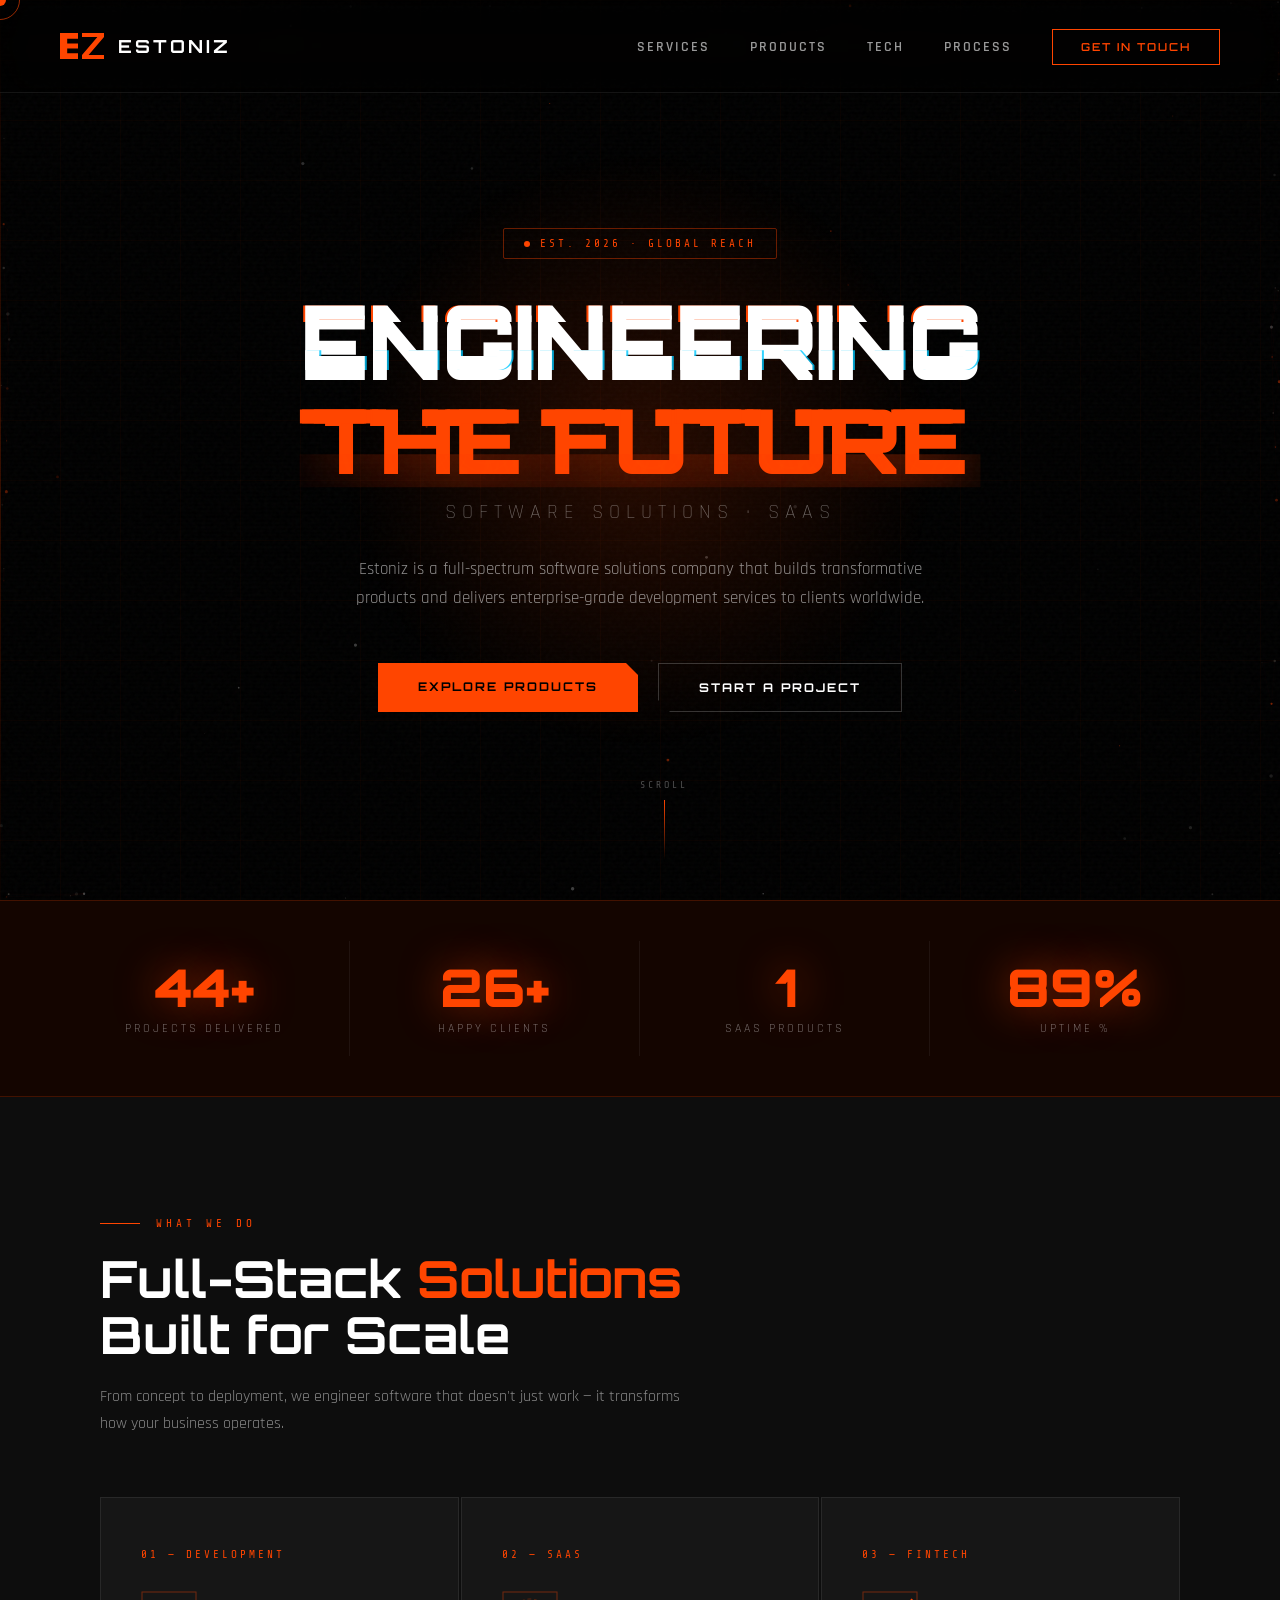
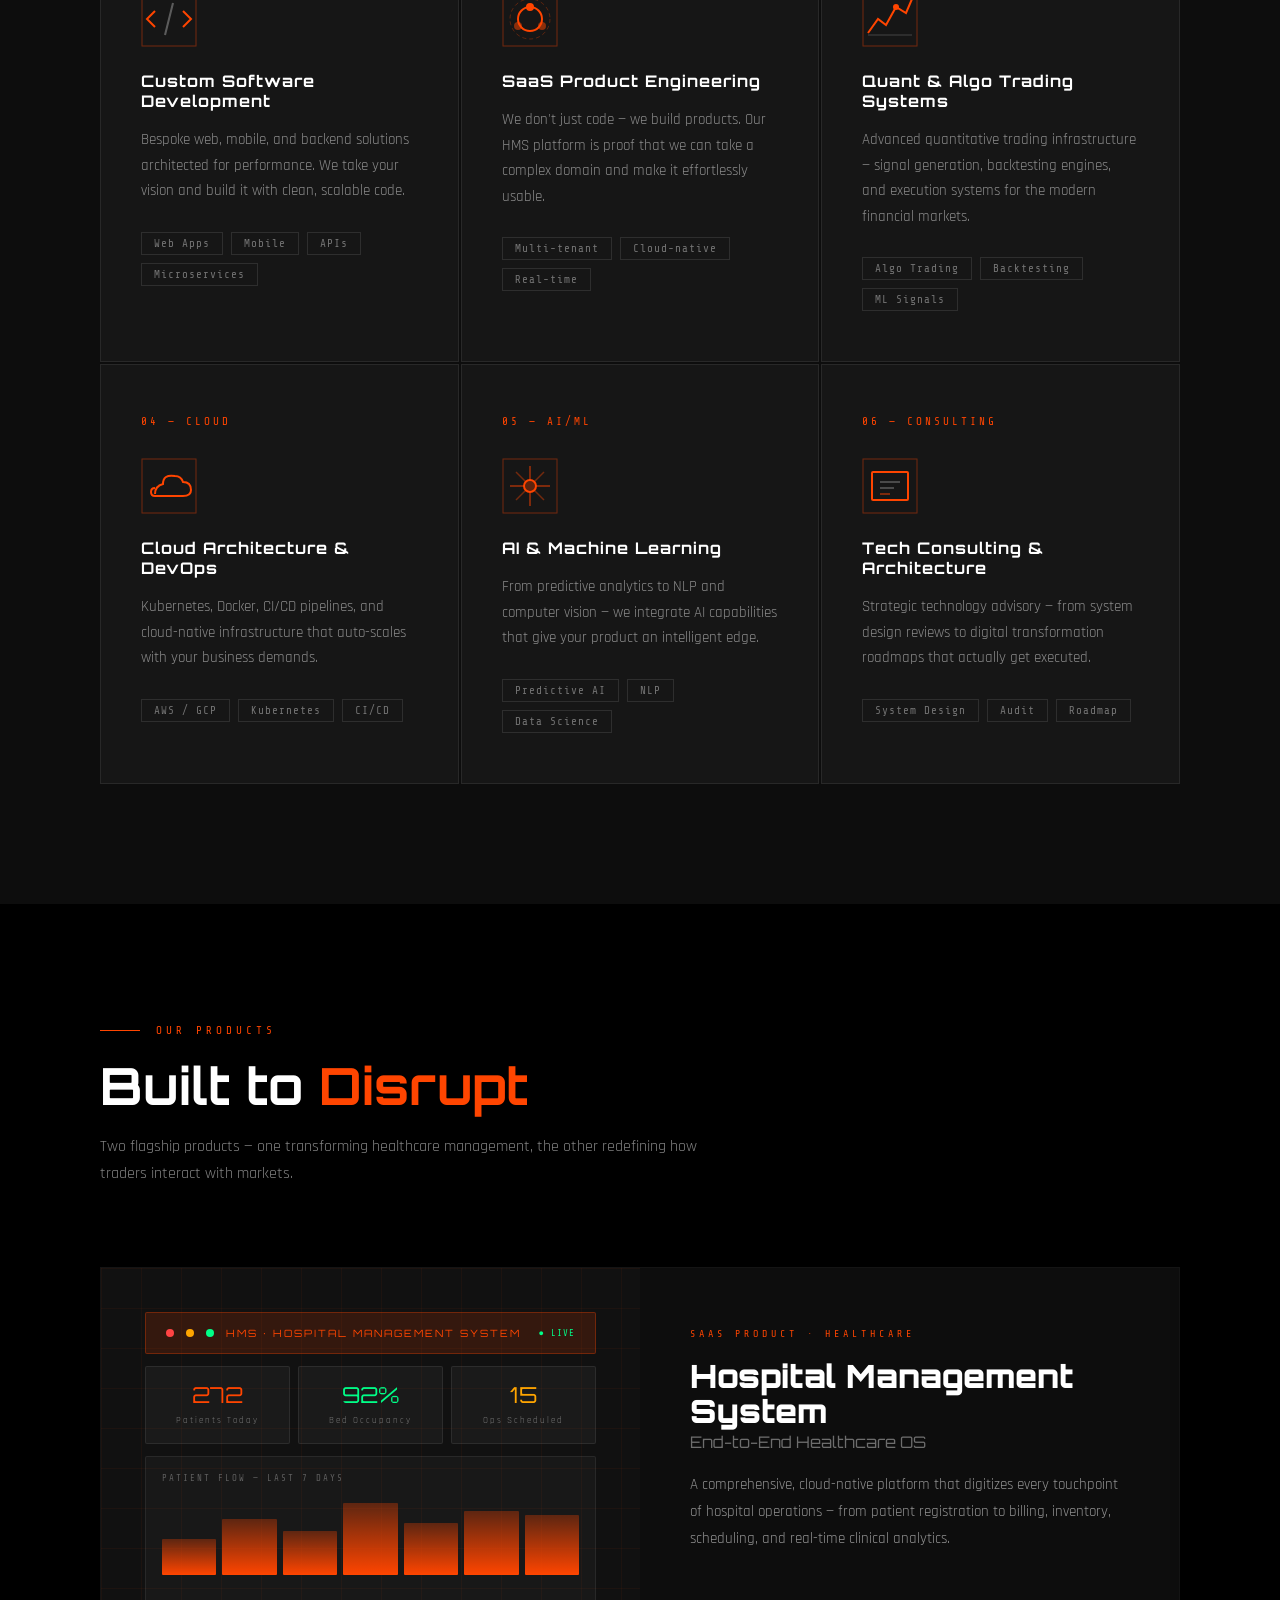
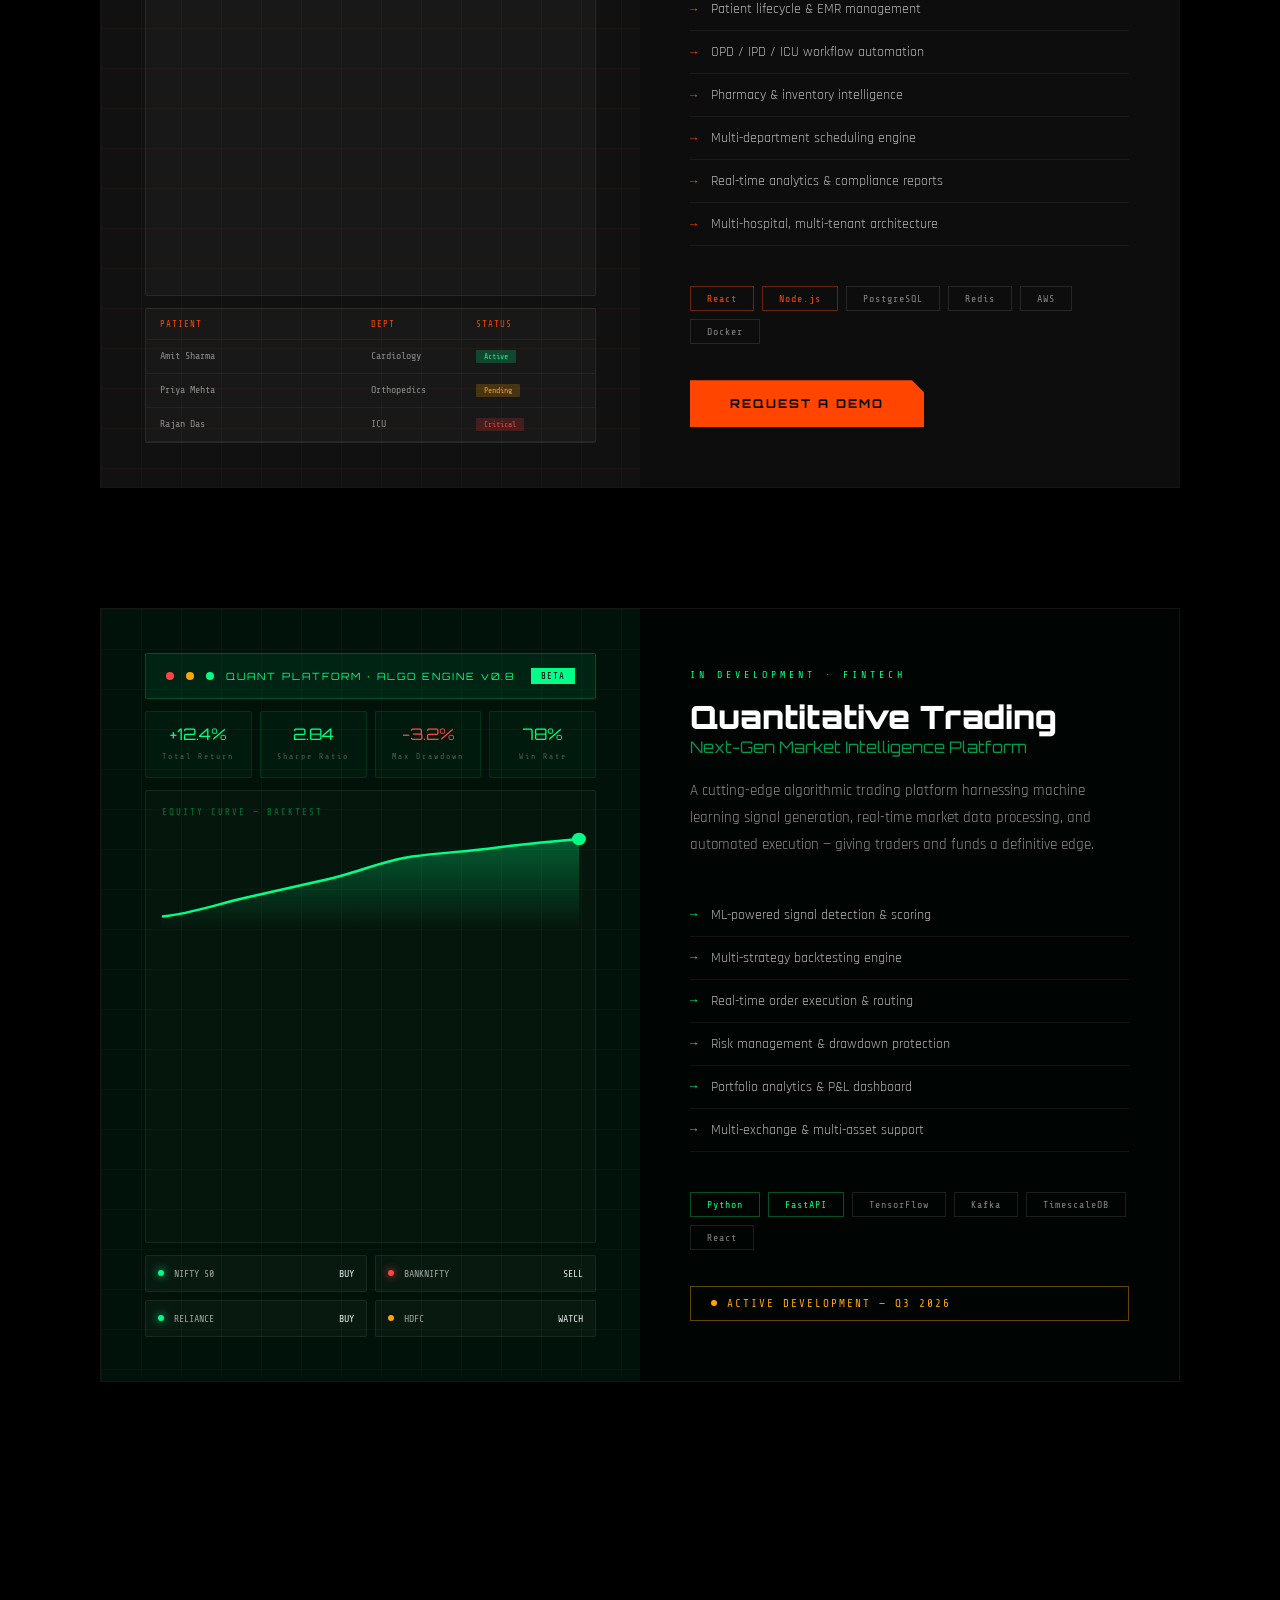
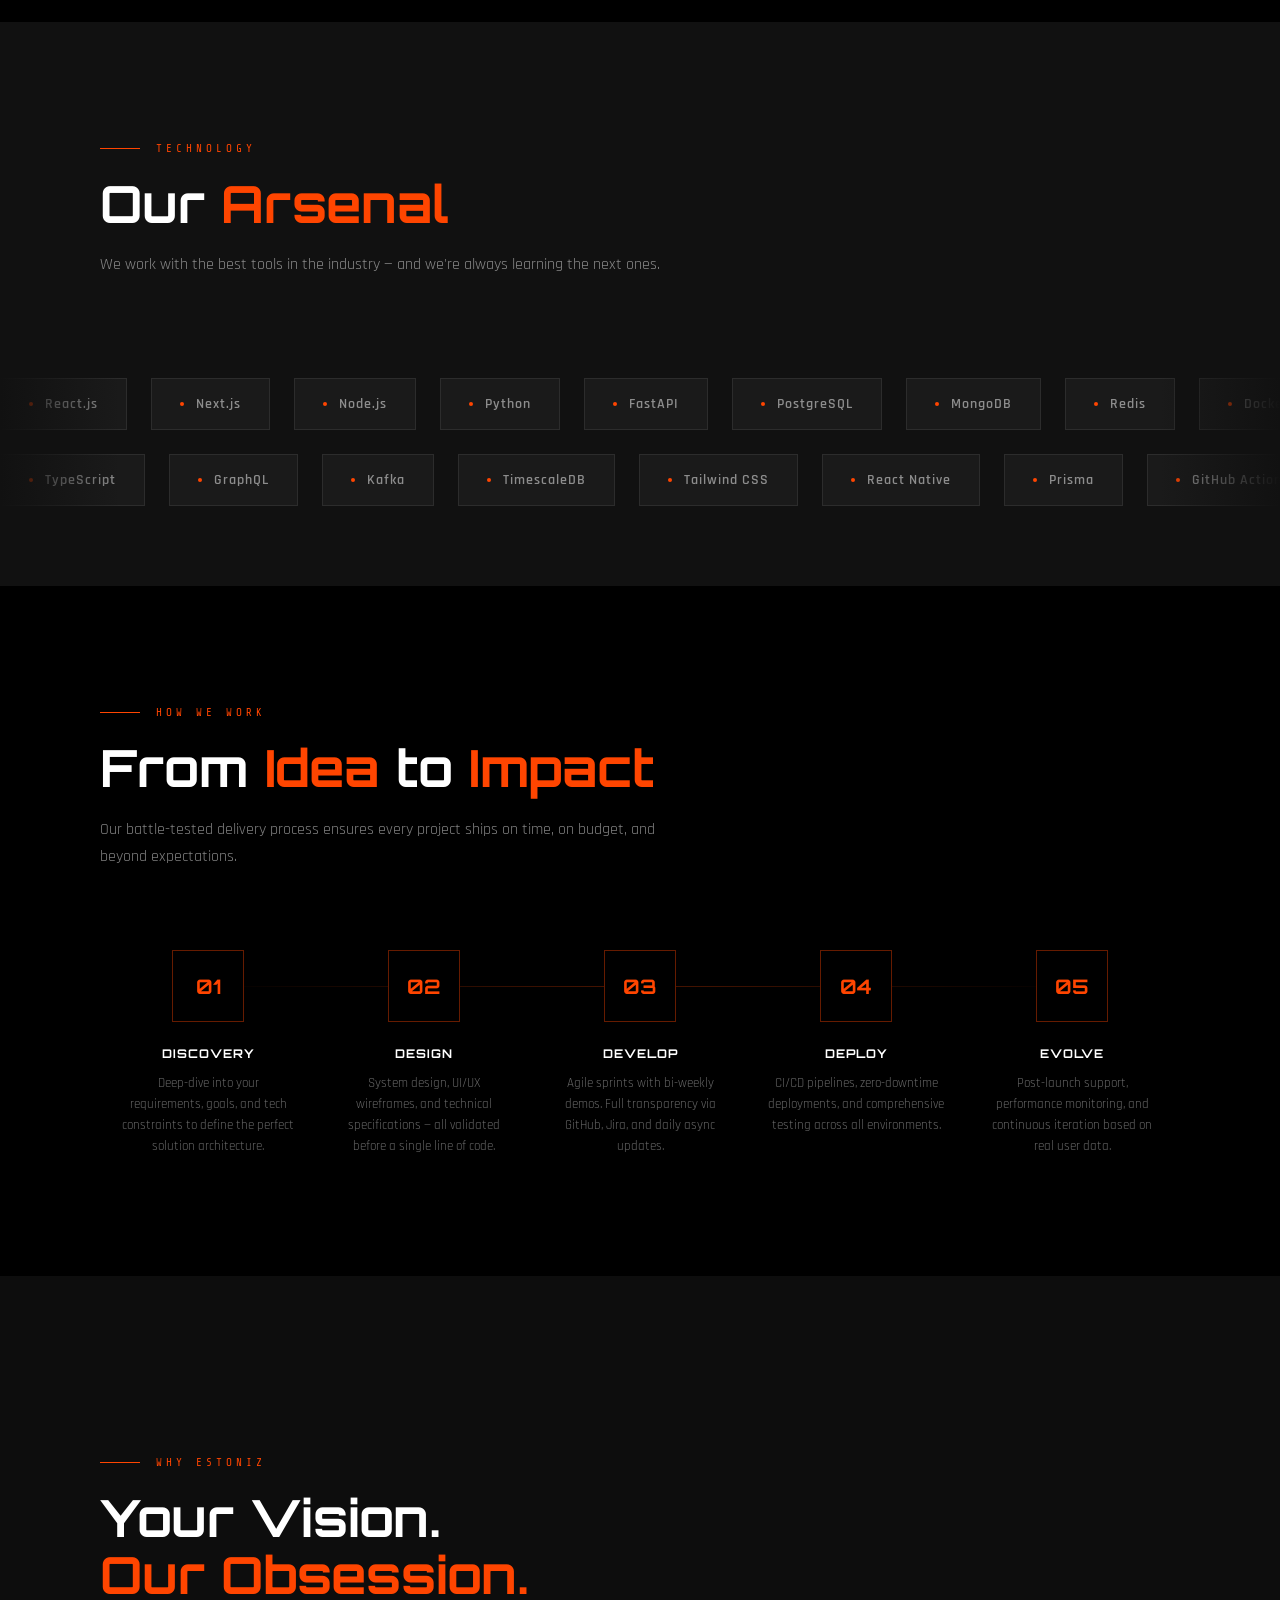
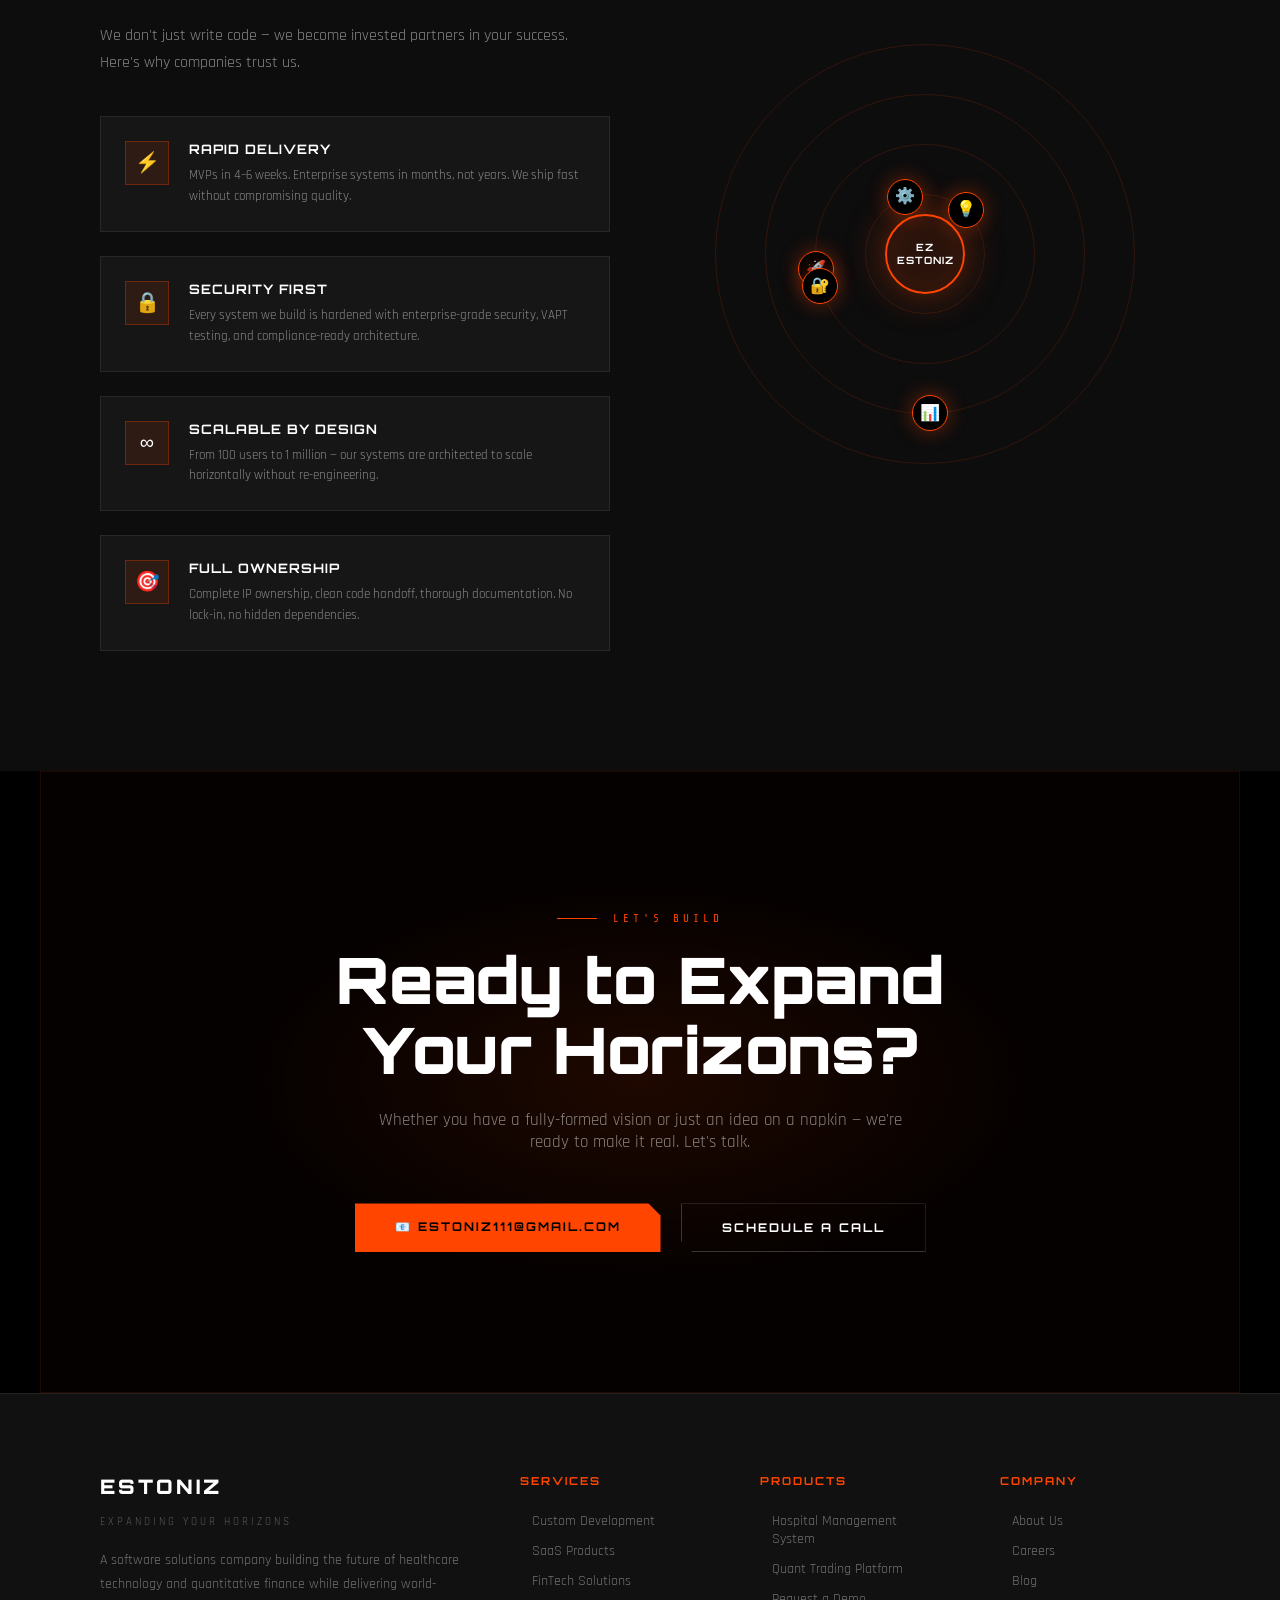
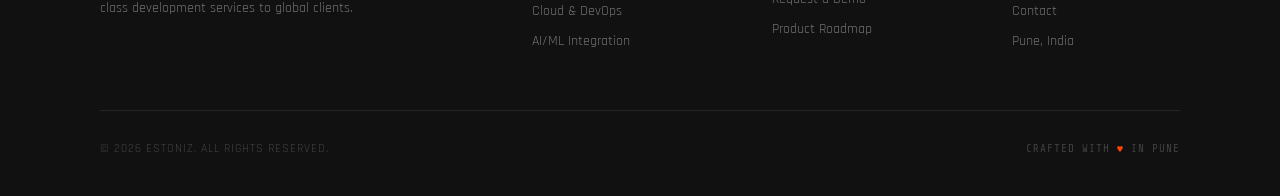
==== index.html @ 18a0d434 "Rename estoniz-portfolio.html to index.html" ====
<!DOCTYPE html>
<html lang="en">
<head>
<meta charset="UTF-8">
<meta name="viewport" content="width=device-width, initial-scale=1.0">
<title>Estoniz — Expanding Your Horizons</title>
<link href="https://fonts.googleapis.com/css2?family=Orbitron:wght@400;600;700;900&family=Rajdhani:wght@300;400;500;600;700&family=Share+Tech+Mono&display=swap" rel="stylesheet">
<style>
  :root {
    --orange: #FF4500;
    --orange-light: #FF6A2F;
    --orange-glow: rgba(255,69,0,0.4);
    --white: #FFFFFF;
    --off-white: #E8E8E8;
    --black: #000000;
    --dark: #080808;
    --dark2: #0D0D0D;
    --dark3: #111111;
    --glass: rgba(255,255,255,0.04);
    --glass-border: rgba(255,255,255,0.08);
  }

  *, *::before, *::after { box-sizing: border-box; margin: 0; padding: 0; }

  html { scroll-behavior: smooth; }

  body {
    background: var(--black);
    color: var(--white);
    font-family: 'Rajdhani', sans-serif;
    overflow-x: hidden;
    cursor: none;
  }

  /* CUSTOM CURSOR */
  .cursor {
    position: fixed; top: 0; left: 0; width: 12px; height: 12px;
    background: var(--orange); border-radius: 50%;
    pointer-events: none; z-index: 99999;
    transform: translate(-50%,-50%);
    transition: transform 0.1s, width 0.3s, height 0.3s, opacity 0.3s;
    mix-blend-mode: screen;
  }
  .cursor-ring {
    position: fixed; top: 0; left: 0; width: 40px; height: 40px;
    border: 1px solid rgba(255,69,0,0.6); border-radius: 50%;
    pointer-events: none; z-index: 99998;
    transform: translate(-50%,-50%);
    transition: transform 0.15s ease-out, width 0.3s, height 0.3s;
  }
  .cursor.hover { width: 20px; height: 20px; }
  .cursor-ring.hover { width: 60px; height: 60px; border-color: var(--orange); }

  /* PARTICLE CANVAS */
  #particles { position: fixed; top: 0; left: 0; width: 100%; height: 100%; z-index: 0; pointer-events: none; }

  /* NOISE OVERLAY */
  body::before {
    content: ''; position: fixed; inset: 0; z-index: 1; pointer-events: none;
    opacity: 0.03;
    background-image: url("data:image/svg+xml,%3Csvg viewBox='0 0 256 256' xmlns='http://www.w3.org/2000/svg'%3E%3Cfilter id='noise'%3E%3CfeTurbulence type='fractalNoise' baseFrequency='0.9' numOctaves='4' stitchTiles='stitch'/%3E%3C/filter%3E%3Crect width='100%25' height='100%25' filter='url(%23noise)'/%3E%3C/svg%3E");
  }

  /* SCAN LINE */
  body::after {
    content: ''; position: fixed; inset: 0; z-index: 2; pointer-events: none;
    background: repeating-linear-gradient(0deg, transparent, transparent 2px, rgba(0,0,0,0.05) 2px, rgba(0,0,0,0.05) 4px);
  }

  /* NAV */
  nav {
    position: fixed; top: 0; left: 0; right: 0; z-index: 1000;
    display: flex; align-items: center; justify-content: space-between;
    padding: 24px 60px;
    background: rgba(0,0,0,0.3);
    backdrop-filter: blur(20px);
    border-bottom: 1px solid var(--glass-border);
    transition: padding 0.4s, background 0.4s;
  }
  nav.scrolled { padding: 16px 60px; background: rgba(0,0,0,0.85); }

  .nav-logo {
    display: flex; align-items: center; gap: 14px; text-decoration: none;
  }
  .logo-mark {
    width: 44px; height: 44px; position: relative;
  }
  .logo-e {
    position: absolute; left: 0; top: 50%; transform: translateY(-50%);
    width: 18px; height: 26px;
    background: var(--orange);
    clip-path: polygon(0 0, 100% 0, 100% 22%, 40% 22%, 40% 40%, 100% 40%, 100% 60%, 40% 60%, 40% 78%, 100% 78%, 100% 100%, 0 100%);
  }
  .logo-z {
    position: absolute; right: 0; top: 50%; transform: translateY(-50%);
    width: 22px; height: 26px;
    background: var(--orange);
    clip-path: polygon(0 0, 100% 0, 100% 15%, 30% 85%, 100% 85%, 100% 100%, 0 100%, 0 85%, 70% 15%, 0 15%);
  }
  .nav-brand {
    font-family: 'Orbitron', sans-serif;
    font-size: 18px; font-weight: 700;
    letter-spacing: 3px; color: var(--white);
  }
  .nav-links {
    display: flex; align-items: center; gap: 40px; list-style: none;
  }
  .nav-links a {
    font-family: 'Rajdhani', sans-serif; font-size: 14px; font-weight: 600;
    letter-spacing: 2px; color: rgba(255,255,255,0.6); text-decoration: none;
    text-transform: uppercase; position: relative;
    transition: color 0.3s;
  }
  .nav-links a::after {
    content: ''; position: absolute; bottom: -4px; left: 0; width: 0; height: 1px;
    background: var(--orange); transition: width 0.3s;
  }
  .nav-links a:hover { color: var(--white); }
  .nav-links a:hover::after { width: 100%; }
  .nav-cta {
    padding: 10px 28px;
    border: 1px solid var(--orange); color: var(--orange) !important;
    font-family: 'Orbitron', sans-serif !important;
    font-size: 11px !important; letter-spacing: 2px !important;
    transition: background 0.3s, color 0.3s, box-shadow 0.3s !important;
  }
  .nav-cta:hover {
    background: var(--orange) !important; color: var(--black) !important;
    box-shadow: 0 0 30px var(--orange-glow) !important;
  }
  .nav-cta::after { display: none !important; }

  /* HERO */
  #hero {
    position: relative; min-height: 100vh;
    display: flex; align-items: center; justify-content: center;
    text-align: center; overflow: hidden;
    padding: 120px 40px 80px;
  }

  .hero-grid {
    position: absolute; inset: 0;
    background-image:
      linear-gradient(rgba(255,69,0,0.03) 1px, transparent 1px),
      linear-gradient(90deg, rgba(255,69,0,0.03) 1px, transparent 1px);
    background-size: 60px 60px;
    animation: gridPulse 8s ease-in-out infinite;
  }
  @keyframes gridPulse {
    0%,100% { opacity: 0.5; }
    50% { opacity: 1; }
  }

  .hero-glow {
    position: absolute; top: 50%; left: 50%; transform: translate(-50%,-50%);
    width: 600px; height: 600px;
    background: radial-gradient(circle, rgba(255,69,0,0.15) 0%, transparent 70%);
    animation: glowPulse 4s ease-in-out infinite;
  }
  @keyframes glowPulse {
    0%,100% { transform: translate(-50%,-50%) scale(1); opacity: 0.8; }
    50% { transform: translate(-50%,-50%) scale(1.2); opacity: 1; }
  }

  .hero-content { position: relative; z-index: 10; max-width: 900px; }

  .hero-badge {
    display: inline-flex; align-items: center; gap: 10px;
    border: 1px solid rgba(255,69,0,0.4); padding: 8px 20px;
    border-radius: 2px; margin-bottom: 40px;
    font-family: 'Share Tech Mono', monospace; font-size: 11px;
    letter-spacing: 3px; color: var(--orange);
    animation: fadeSlideUp 1s ease both;
  }
  .badge-dot {
    width: 6px; height: 6px; background: var(--orange); border-radius: 50%;
    animation: blink 1.5s ease-in-out infinite;
  }
  @keyframes blink { 0%,100% { opacity: 1; } 50% { opacity: 0.2; } }

  .hero-title {
    font-family: 'Orbitron', sans-serif;
    font-size: clamp(40px, 7vw, 90px);
    font-weight: 900; line-height: 1.05;
    letter-spacing: -1px; margin-bottom: 12px;
    animation: fadeSlideUp 1s ease 0.2s both;
  }
  .hero-title .line2 { color: var(--orange); display: block; position: relative; }
  .hero-title .line2::after {
    content: attr(data-text);
    position: absolute; inset: 0;
    color: transparent;
    text-shadow: 0 0 80px rgba(255,69,0,0.8);
    animation: textGlow 3s ease-in-out infinite;
  }
  @keyframes textGlow {
    0%,100% { opacity: 0.5; } 50% { opacity: 1; }
  }

  .hero-sub {
    font-size: 20px; letter-spacing: 6px; text-transform: uppercase;
    color: rgba(255,255,255,0.4); margin-bottom: 30px;
    font-weight: 300;
    animation: fadeSlideUp 1s ease 0.3s both;
  }

  .hero-desc {
    font-size: 17px; line-height: 1.7; color: rgba(255,255,255,0.55);
    max-width: 600px; margin: 0 auto 50px;
    animation: fadeSlideUp 1s ease 0.4s both;
  }

  .hero-btns {
    display: flex; gap: 20px; justify-content: center; flex-wrap: wrap;
    animation: fadeSlideUp 1s ease 0.5s both;
  }
  .btn-primary {
    padding: 16px 40px; background: var(--orange); color: var(--black);
    font-family: 'Orbitron', sans-serif; font-size: 12px; font-weight: 700;
    letter-spacing: 2px; text-transform: uppercase; text-decoration: none;
    position: relative; overflow: hidden; transition: box-shadow 0.3s;
    clip-path: polygon(0 0, calc(100% - 12px) 0, 100% 12px, 100% 100%, 0 100%);
  }
  .btn-primary::before {
    content: ''; position: absolute; inset: 0;
    background: linear-gradient(90deg, transparent, rgba(255,255,255,0.3), transparent);
    transform: translateX(-100%); transition: transform 0.5s;
  }
  .btn-primary:hover { box-shadow: 0 0 40px var(--orange-glow); }
  .btn-primary:hover::before { transform: translateX(100%); }
  .btn-ghost {
    padding: 16px 40px; border: 1px solid rgba(255,255,255,0.2);
    color: var(--white); font-family: 'Orbitron', sans-serif;
    font-size: 12px; font-weight: 700; letter-spacing: 2px;
    text-transform: uppercase; text-decoration: none;
    transition: border-color 0.3s, box-shadow 0.3s;
    clip-path: polygon(0 0, 100% 0, 100% 100%, 12px 100%, 0 calc(100% - 12px));
  }
  .btn-ghost:hover { border-color: var(--orange); box-shadow: 0 0 20px rgba(255,69,0,0.2); }

  .hero-scroll {
    position: absolute; bottom: 40px; left: 50%; transform: translateX(-50%);
    display: flex; flex-direction: column; align-items: center; gap: 10px;
    animation: fadeSlideUp 1s ease 0.8s both;
  }
  .scroll-text {
    font-family: 'Share Tech Mono', monospace; font-size: 10px;
    letter-spacing: 3px; color: rgba(255,255,255,0.3);
  }
  .scroll-line {
    width: 1px; height: 60px;
    background: linear-gradient(to bottom, var(--orange), transparent);
    animation: scrollDown 2s ease-in-out infinite;
  }
  @keyframes scrollDown {
    0% { transform: scaleY(0); transform-origin: top; }
    50% { transform: scaleY(1); transform-origin: top; }
    51% { transform: scaleY(1); transform-origin: bottom; }
    100% { transform: scaleY(0); transform-origin: bottom; }
  }

  /* COUNTER STRIP */
  .counter-strip {
    position: relative; z-index: 10;
    background: rgba(255,69,0,0.08);
    border-top: 1px solid rgba(255,69,0,0.2);
    border-bottom: 1px solid rgba(255,69,0,0.2);
    padding: 40px 60px;
    display: grid; grid-template-columns: repeat(4, 1fr);
    gap: 0;
  }
  .counter-item {
    text-align: center; padding: 20px;
    border-right: 1px solid rgba(255,255,255,0.06);
  }
  .counter-item:last-child { border-right: none; }
  .counter-num {
    font-family: 'Orbitron', sans-serif; font-size: 52px; font-weight: 900;
    color: var(--orange); line-height: 1; display: block;
    text-shadow: 0 0 40px rgba(255,69,0,0.5);
  }
  .counter-label {
    font-size: 12px; letter-spacing: 3px; text-transform: uppercase;
    color: rgba(255,255,255,0.4); margin-top: 8px; display: block;
  }

  /* SECTION BASE */
  section { position: relative; z-index: 10; }
  .section-inner { max-width: 1200px; margin: 0 auto; padding: 120px 60px; }

  .section-tag {
    font-family: 'Share Tech Mono', monospace; font-size: 11px;
    letter-spacing: 4px; color: var(--orange); text-transform: uppercase;
    margin-bottom: 20px; display: flex; align-items: center; gap: 16px;
  }
  .section-tag::before {
    content: ''; width: 40px; height: 1px; background: var(--orange);
  }

  .section-title {
    font-family: 'Orbitron', sans-serif;
    font-size: clamp(28px, 4vw, 52px);
    font-weight: 700; line-height: 1.1;
    margin-bottom: 20px;
  }
  .section-title .accent { color: var(--orange); }

  .section-subtitle {
    font-size: 16px; line-height: 1.7;
    color: rgba(255,255,255,0.5); max-width: 600px;
  }

  /* SERVICES */
  #services { background: var(--dark2); }

  .services-grid {
    display: grid; grid-template-columns: repeat(3, 1fr);
    gap: 2px; margin-top: 60px;
  }
  .service-card {
    background: var(--glass); padding: 50px 40px;
    border: 1px solid var(--glass-border);
    position: relative; overflow: hidden;
    transition: transform 0.4s, border-color 0.4s;
    opacity: 0; transform: translateY(40px);
  }
  .service-card.visible { animation: cardReveal 0.7s ease forwards; }
  @keyframes cardReveal {
    to { opacity: 1; transform: translateY(0); }
  }
  .service-card::before {
    content: ''; position: absolute;
    top: 0; left: 0; right: 0; height: 2px;
    background: linear-gradient(90deg, transparent, var(--orange), transparent);
    transform: scaleX(0); transition: transform 0.4s;
  }
  .service-card::after {
    content: ''; position: absolute; inset: 0;
    background: linear-gradient(135deg, rgba(255,69,0,0.05) 0%, transparent 60%);
    opacity: 0; transition: opacity 0.4s;
  }
  .service-card:hover { border-color: rgba(255,69,0,0.3); transform: translateY(-4px); }
  .service-card:hover::before { transform: scaleX(1); }
  .service-card:hover::after { opacity: 1; }

  .service-num {
    font-family: 'Share Tech Mono', monospace;
    font-size: 11px; letter-spacing: 3px; color: var(--orange);
    margin-bottom: 30px; display: block;
  }
  .service-icon {
    width: 56px; height: 56px; margin-bottom: 24px;
    position: relative;
  }
  .service-icon svg { width: 100%; height: 100%; }
  .service-name {
    font-family: 'Orbitron', sans-serif; font-size: 16px; font-weight: 700;
    margin-bottom: 16px; letter-spacing: 1px;
  }
  .service-desc {
    font-size: 15px; line-height: 1.7; color: rgba(255,255,255,0.5);
  }
  .service-tags {
    display: flex; flex-wrap: wrap; gap: 8px; margin-top: 28px;
  }
  .service-tag-item {
    padding: 4px 12px; border: 1px solid rgba(255,255,255,0.1);
    font-size: 11px; letter-spacing: 1px; color: rgba(255,255,255,0.4);
    font-family: 'Share Tech Mono', monospace;
  }

  /* PROJECTS */
  #projects { background: var(--black); }

  .projects-header { margin-bottom: 80px; }

  /* HMS PROJECT */
  .project-showcase {
    margin-bottom: 120px; opacity: 0; transform: translateX(-60px);
  }
  .project-showcase.right { transform: translateX(60px); }
  .project-showcase.visible { animation: slideIn 0.9s cubic-bezier(0.16,1,0.3,1) forwards; }
  .project-showcase.right.visible { animation: slideInRight 0.9s cubic-bezier(0.16,1,0.3,1) forwards; }
  @keyframes slideIn { to { opacity: 1; transform: translateX(0); } }
  @keyframes slideInRight { to { opacity: 1; transform: translateX(0); } }

  .project-inner {
    display: grid; grid-template-columns: 1fr 1fr; gap: 0;
    border: 1px solid var(--glass-border);
    position: relative; overflow: hidden;
  }
  .project-inner.reverse { direction: rtl; }
  .project-inner.reverse > * { direction: ltr; }

  .project-visual {
    position: relative; min-height: 500px; overflow: hidden;
    background: var(--dark3);
  }
  .project-bg-grid {
    position: absolute; inset: 0;
    background-image:
      linear-gradient(rgba(255,69,0,0.05) 1px, transparent 1px),
      linear-gradient(90deg, rgba(255,69,0,0.05) 1px, transparent 1px);
    background-size: 40px 40px;
  }
  .project-mock {
    position: absolute; inset: 20px;
    display: flex; flex-direction: column; gap: 12px;
    padding: 24px;
  }

  /* HMS MOCK */
  .hms-header-bar {
    background: rgba(255,69,0,0.15); border: 1px solid rgba(255,69,0,0.3);
    padding: 14px 20px; display: flex; align-items: center; gap: 12px;
    border-radius: 2px;
  }
  .hms-dot { width: 8px; height: 8px; border-radius: 50%; }
  .hms-title-bar { flex: 1; font-family: 'Orbitron', sans-serif; font-size: 10px; color: var(--orange); letter-spacing: 2px; }
  .hms-status { font-family: 'Share Tech Mono', monospace; font-size: 9px; color: #00ff88; letter-spacing: 1px; }

  .hms-stats-row {
    display: grid; grid-template-columns: repeat(3, 1fr); gap: 8px;
  }
  .hms-stat {
    background: rgba(255,255,255,0.04); border: 1px solid rgba(255,255,255,0.08);
    padding: 14px 12px; border-radius: 2px; text-align: center;
  }
  .hms-stat-num { font-family: 'Orbitron', sans-serif; font-size: 22px; color: var(--orange); display: block; }
  .hms-stat-l { font-size: 9px; letter-spacing: 2px; color: rgba(255,255,255,0.4); }
  .hms-chart-area {
    background: rgba(255,255,255,0.03); border: 1px solid rgba(255,255,255,0.07);
    padding: 16px; flex: 1; border-radius: 2px; position: relative; overflow: hidden;
  }
  .hms-chart-title { font-size: 9px; letter-spacing: 2px; color: rgba(255,255,255,0.3); margin-bottom: 12px; font-family: 'Share Tech Mono', monospace; }
  .hms-bars { display: flex; align-items: flex-end; gap: 6px; height: 80px; }
  .hms-bar {
    flex: 1; background: linear-gradient(to top, var(--orange), rgba(255,69,0,0.3));
    border-radius: 1px;
    animation: barGrow 2s ease-in-out infinite alternate;
  }
  @keyframes barGrow { 0% { opacity: 0.6; } 100% { opacity: 1; } }

  .hms-table {
    background: rgba(255,255,255,0.03); border: 1px solid rgba(255,255,255,0.07);
    border-radius: 2px; overflow: hidden;
  }
  .hms-row {
    display: grid; grid-template-columns: 2fr 1fr 1fr;
    padding: 10px 14px; border-bottom: 1px solid rgba(255,255,255,0.05);
    font-size: 10px; color: rgba(255,255,255,0.5);
    font-family: 'Share Tech Mono', monospace;
  }
  .hms-row.header { color: var(--orange); font-size: 9px; letter-spacing: 1px; }
  .hms-badge {
    font-size: 8px; padding: 2px 8px; border-radius: 1px;
    display: inline-block;
  }
  .hms-badge.active { background: rgba(0,255,136,0.2); color: #00ff88; }
  .hms-badge.pending { background: rgba(255,165,0,0.2); color: orange; }
  .hms-badge.critical { background: rgba(255,50,50,0.2); color: #ff4444; }

  /* QUANT MOCK */
  .quant-header-bar {
    background: rgba(0,255,136,0.08); border: 1px solid rgba(0,255,136,0.2);
    padding: 14px 20px; display: flex; align-items: center; gap: 12px;
    border-radius: 2px;
  }
  .quant-title-bar { flex: 1; font-family: 'Orbitron', sans-serif; font-size: 10px; color: #00ff88; letter-spacing: 2px; }
  .quant-badge-live {
    font-family: 'Share Tech Mono', monospace; font-size: 9px; color: #000; background: #00ff88;
    padding: 3px 10px; letter-spacing: 1px;
    animation: livePulse 1.5s ease-in-out infinite;
  }
  @keyframes livePulse { 0%,100% { opacity: 1; } 50% { opacity: 0.5; } }

  .quant-pnl { display: grid; grid-template-columns: repeat(4, 1fr); gap: 8px; }
  .quant-pnl-item {
    background: rgba(0,255,136,0.04); border: 1px solid rgba(0,255,136,0.1);
    padding: 12px; border-radius: 2px; text-align: center;
  }
  .quant-pnl-num { font-family: 'Orbitron', sans-serif; font-size: 16px; color: #00ff88; display: block; }
  .quant-pnl-num.red { color: #ff4444; }
  .quant-pnl-l { font-size: 8px; letter-spacing: 2px; color: rgba(255,255,255,0.3); font-family: 'Share Tech Mono', monospace; }

  .quant-chart {
    background: rgba(255,255,255,0.02); border: 1px solid rgba(255,255,255,0.07);
    padding: 16px; flex: 1; border-radius: 2px; position: relative;
  }
  .quant-chart svg { width: 100%; height: 100px; overflow: visible; }

  .quant-signals { display: grid; grid-template-columns: 1fr 1fr; gap: 8px; }
  .quant-signal {
    background: rgba(255,255,255,0.03); border: 1px solid rgba(255,255,255,0.07);
    padding: 12px; border-radius: 2px;
    display: flex; align-items: center; gap: 10px;
    font-family: 'Share Tech Mono', monospace; font-size: 10px;
  }
  .signal-dot { width: 6px; height: 6px; border-radius: 50%; flex-shrink: 0; }
  .signal-dot.buy { background: #00ff88; box-shadow: 0 0 8px #00ff88; }
  .signal-dot.sell { background: #ff4444; box-shadow: 0 0 8px #ff4444; }
  .signal-dot.watch { background: orange; }
  .signal-label { color: rgba(255,255,255,0.6); flex: 1; }
  .signal-val { color: rgba(255,255,255,0.9); }

  /* PROJECT INFO */
  .project-info {
    padding: 60px 50px; display: flex; flex-direction: column; justify-content: center;
    background: var(--dark2);
  }
  .project-type {
    font-family: 'Share Tech Mono', monospace; font-size: 10px;
    letter-spacing: 4px; color: var(--orange); text-transform: uppercase; margin-bottom: 20px;
  }
  .project-name {
    font-family: 'Orbitron', sans-serif; font-size: 32px; font-weight: 900;
    line-height: 1.1; margin-bottom: 20px;
  }
  .project-name .sub { display: block; font-size: 16px; font-weight: 400; color: rgba(255,255,255,0.4); margin-top: 4px; }
  .project-desc {
    font-size: 15px; line-height: 1.8; color: rgba(255,255,255,0.55); margin-bottom: 36px;
  }
  .project-features { list-style: none; margin-bottom: 40px; }
  .project-features li {
    padding: 12px 0; border-bottom: 1px solid rgba(255,255,255,0.06);
    display: flex; align-items: center; gap: 14px;
    font-size: 14px; color: rgba(255,255,255,0.7);
  }
  .feature-arrow { color: var(--orange); font-family: 'Share Tech Mono', monospace; font-size: 12px; }

  .project-tech { display: flex; flex-wrap: wrap; gap: 8px; margin-bottom: 36px; }
  .tech-chip {
    padding: 6px 16px; border: 1px solid rgba(255,255,255,0.1);
    font-family: 'Share Tech Mono', monospace; font-size: 10px;
    color: rgba(255,255,255,0.5); letter-spacing: 1px;
  }
  .tech-chip.highlight { border-color: rgba(255,69,0,0.4); color: var(--orange); }

  .project-wip {
    display: inline-flex; align-items: center; gap: 10px;
    border: 1px solid rgba(255,165,0,0.4); padding: 10px 20px;
    color: orange; font-family: 'Share Tech Mono', monospace; font-size: 11px;
    letter-spacing: 2px;
  }
  .project-wip-dot { width: 6px; height: 6px; background: orange; border-radius: 50%; animation: blink 1s infinite; }

  /* TECH STACK */
  #tech { background: var(--dark3); }
  .tech-marquee-wrap { margin-top: 60px; overflow: hidden; position: relative; }
  .tech-marquee-wrap::before, .tech-marquee-wrap::after {
    content: ''; position: absolute; top: 0; bottom: 0; z-index: 2; width: 120px;
  }
  .tech-marquee-wrap::before { left: 0; background: linear-gradient(90deg, var(--dark3), transparent); }
  .tech-marquee-wrap::after { right: 0; background: linear-gradient(-90deg, var(--dark3), transparent); }
  .tech-marquee { display: flex; gap: 24px; animation: marquee 25s linear infinite; width: max-content; }
  .tech-marquee-row2 { animation-direction: reverse; margin-top: 24px; }
  @keyframes marquee { to { transform: translateX(-50%); } }
  .tech-item {
    display: flex; align-items: center; gap: 12px;
    background: var(--glass); border: 1px solid var(--glass-border);
    padding: 16px 28px; white-space: nowrap;
    font-family: 'Rajdhani', sans-serif; font-size: 14px; font-weight: 600;
    letter-spacing: 1px; color: rgba(255,255,255,0.5);
    transition: color 0.3s, border-color 0.3s;
  }
  .tech-item:hover { color: var(--orange); border-color: rgba(255,69,0,0.3); }
  .tech-item-dot { width: 4px; height: 4px; background: var(--orange); border-radius: 50%; }

  /* PROCESS */
  #process { background: var(--black); }
  .process-steps {
    display: grid; grid-template-columns: repeat(5, 1fr);
    margin-top: 80px; position: relative;
  }
  .process-line {
    position: absolute; top: 36px; left: 10%; right: 10%; height: 1px;
    background: linear-gradient(90deg, transparent, var(--orange), transparent);
    opacity: 0.3;
  }
  .process-step { text-align: center; padding: 0 20px; position: relative; }
  .process-num {
    width: 72px; height: 72px; border: 1px solid rgba(255,69,0,0.4);
    display: flex; align-items: center; justify-content: center; margin: 0 auto 24px;
    font-family: 'Orbitron', sans-serif; font-size: 20px; font-weight: 700;
    color: var(--orange); position: relative; background: var(--black);
    transition: background 0.4s, box-shadow 0.4s;
  }
  .process-step:hover .process-num {
    background: rgba(255,69,0,0.1); box-shadow: 0 0 30px var(--orange-glow);
  }
  .process-step-title {
    font-family: 'Orbitron', sans-serif; font-size: 12px; font-weight: 700;
    letter-spacing: 1px; margin-bottom: 12px;
  }
  .process-step-desc { font-size: 13px; color: rgba(255,255,255,0.4); line-height: 1.6; }

  /* WHY US */
  #why { background: var(--dark2); }
  .why-grid { display: grid; grid-template-columns: 1fr 1fr; gap: 60px; margin-top: 60px; align-items: center; }
  .why-visual {
    position: relative; height: 500px;
  }
  .orbit-ring {
    position: absolute; border: 1px solid rgba(255,69,0,0.15); border-radius: 50%;
    top: 50%; left: 50%; transform: translate(-50%,-50%);
  }
  .orbit-ring:nth-child(1) { width: 120px; height: 120px; animation: spin 8s linear infinite; }
  .orbit-ring:nth-child(2) { width: 220px; height: 220px; animation: spin 14s linear infinite reverse; }
  .orbit-ring:nth-child(3) { width: 320px; height: 320px; animation: spin 20s linear infinite; }
  .orbit-ring:nth-child(4) { width: 420px; height: 420px; animation: spin 28s linear infinite reverse; }
  @keyframes spin { to { transform: translate(-50%,-50%) rotate(360deg); } }
  .orbit-center {
    position: absolute; top: 50%; left: 50%; transform: translate(-50%,-50%);
    width: 80px; height: 80px; background: rgba(255,69,0,0.1);
    border: 2px solid var(--orange); border-radius: 50%;
    display: flex; align-items: center; justify-content: center;
    font-family: 'Orbitron', sans-serif; font-size: 10px; font-weight: 700;
    text-align: center; line-height: 1.3; letter-spacing: 1px;
    box-shadow: 0 0 40px var(--orange-glow), inset 0 0 40px rgba(255,69,0,0.1);
  }
  .orbit-planet {
    position: absolute; width: 36px; height: 36px; border-radius: 50%;
    background: var(--black); border: 1px solid var(--orange);
    display: flex; align-items: center; justify-content: center;
    font-size: 16px;
    box-shadow: 0 0 20px var(--orange-glow);
    top: 50%; left: 50%;
    transform-origin: 0 0;
  }

  .why-points { display: flex; flex-direction: column; gap: 24px; }
  .why-point {
    display: flex; gap: 20px; padding: 24px;
    border: 1px solid var(--glass-border); background: var(--glass);
    transition: border-color 0.3s, transform 0.3s;
  }
  .why-point:hover { border-color: rgba(255,69,0,0.3); transform: translateX(8px); }
  .why-icon {
    width: 44px; height: 44px; background: rgba(255,69,0,0.1);
    border: 1px solid rgba(255,69,0,0.3); display: flex; align-items: center;
    justify-content: center; font-size: 20px; flex-shrink: 0;
  }
  .why-point-title {
    font-family: 'Orbitron', sans-serif; font-size: 13px; font-weight: 700;
    margin-bottom: 8px; letter-spacing: 1px;
  }
  .why-point-desc { font-size: 13px; color: rgba(255,255,255,0.5); line-height: 1.6; }

  /* TESTIMONIAL / CTA */
  #cta { background: var(--black); }
  .cta-inner {
    text-align: center; padding: 140px 60px;
    position: relative; overflow: hidden;
    border: 1px solid rgba(255,69,0,0.1);
    background: rgba(255,69,0,0.02);
  }
  .cta-glow {
    position: absolute; top: 50%; left: 50%; transform: translate(-50%,-50%);
    width: 800px; height: 400px;
    background: radial-gradient(ellipse, rgba(255,69,0,0.1) 0%, transparent 70%);
    pointer-events: none;
  }
  .cta-title {
    font-family: 'Orbitron', sans-serif; font-size: clamp(28px, 5vw, 64px);
    font-weight: 900; margin-bottom: 24px; line-height: 1.1; position: relative;
  }
  .cta-sub {
    font-size: 17px; color: rgba(255,255,255,0.5); margin-bottom: 50px;
    position: relative; max-width: 550px; margin-left: auto; margin-right: auto;
  }
  .cta-sub { margin-bottom: 50px; }
  .cta-contact-row {
    display: flex; gap: 20px; justify-content: center; flex-wrap: wrap; position: relative;
  }

  /* FOOTER */
  footer {
    background: var(--dark3); border-top: 1px solid var(--glass-border);
    position: relative; z-index: 10;
  }
  .footer-inner {
    max-width: 1200px; margin: 0 auto; padding: 80px 60px 40px;
  }
  .footer-grid {
    display: grid; grid-template-columns: 2fr 1fr 1fr 1fr;
    gap: 60px; margin-bottom: 60px;
  }
  .footer-brand-name {
    font-family: 'Orbitron', sans-serif; font-size: 20px; font-weight: 900;
    letter-spacing: 3px; margin-bottom: 16px;
  }
  .footer-brand-tag {
    font-size: 11px; letter-spacing: 3px; text-transform: uppercase;
    color: rgba(255,255,255,0.3); margin-bottom: 20px; display: block;
  }
  .footer-brand-desc { font-size: 14px; color: rgba(255,255,255,0.4); line-height: 1.7; }
  .footer-col-title {
    font-family: 'Orbitron', sans-serif; font-size: 11px; font-weight: 700;
    letter-spacing: 2px; color: var(--orange); margin-bottom: 24px;
    text-transform: uppercase;
  }
  .footer-links { list-style: none; display: flex; flex-direction: column; gap: 12px; }
  .footer-links a {
    font-size: 14px; color: rgba(255,255,255,0.4); text-decoration: none;
    transition: color 0.3s; display: flex; align-items: center; gap: 8px;
  }
  .footer-links a:hover { color: var(--orange); }
  .footer-links a::before { content: '›'; opacity: 0; transition: opacity 0.3s; }
  .footer-links a:hover::before { opacity: 1; }
  .footer-bottom {
    border-top: 1px solid var(--glass-border); padding-top: 30px;
    display: flex; justify-content: space-between; align-items: center;
  }
  .footer-copy { font-size: 12px; color: rgba(255,255,255,0.2); letter-spacing: 1px; }
  .footer-made {
    font-family: 'Share Tech Mono', monospace; font-size: 11px;
    color: rgba(255,255,255,0.2); letter-spacing: 1px;
  }
  .footer-made span { color: var(--orange); }

  /* FLOATING ELEMENTS */
  .float-line {
    position: fixed; top: 0; bottom: 0; width: 1px;
    background: linear-gradient(to bottom, transparent, rgba(255,69,0,0.1), transparent);
    pointer-events: none; z-index: 5;
  }
  .float-line:nth-child(1) { left: 60px; }
  .float-line:nth-child(2) { right: 60px; }

  /* ANIMATE ON SCROLL */
  .reveal { opacity: 0; transform: translateY(30px); transition: opacity 0.7s, transform 0.7s; }
  .reveal.visible { opacity: 1; transform: translateY(0); }
  .reveal-left { opacity: 0; transform: translateX(-30px); transition: opacity 0.7s, transform 0.7s; }
  .reveal-left.visible { opacity: 1; transform: translateX(0); }
  .reveal-right { opacity: 0; transform: translateX(30px); transition: opacity 0.7s, transform 0.7s; }
  .reveal-right.visible { opacity: 1; transform: translateX(0); }

  @keyframes fadeSlideUp {
    from { opacity: 0; transform: translateY(20px); }
    to { opacity: 1; transform: translateY(0); }
  }

  /* GLITCH TEXT */
  .glitch {
    position: relative;
  }
  .glitch::before, .glitch::after {
    content: attr(data-text);
    position: absolute; top: 0; left: 0;
    color: inherit;
  }
  .glitch::before {
    animation: glitch1 3s infinite;
    clip-path: polygon(0 0, 100% 0, 100% 35%, 0 35%);
    text-shadow: -2px 0 var(--orange);
  }
  .glitch::after {
    animation: glitch2 3s infinite;
    clip-path: polygon(0 65%, 100% 65%, 100% 100%, 0 100%);
    text-shadow: 2px 0 rgba(0,200,255,0.8);
  }
  @keyframes glitch1 {
    0%,90%,100% { transform: translate(0); }
    91% { transform: translate(-2px, 1px); }
    93% { transform: translate(2px, -1px); }
    95% { transform: translate(-1px, 0); }
  }
  @keyframes glitch2 {
    0%,88%,100% { transform: translate(0); }
    89% { transform: translate(2px, 1px); }
    91% { transform: translate(-2px, -1px); }
    93% { transform: translate(1px, 0); }
  }

  /* RESPONSIVE */
  @media (max-width: 900px) {
    nav { padding: 20px 24px; }
    nav.scrolled { padding: 14px 24px; }
    .nav-links { display: none; }
    .section-inner { padding: 80px 24px; }
    .services-grid { grid-template-columns: 1fr; }
    .project-inner { grid-template-columns: 1fr; }
    .project-inner.reverse { direction: ltr; }
    .process-steps { grid-template-columns: 1fr 1fr; gap: 32px; }
    .process-line { display: none; }
    .why-grid { grid-template-columns: 1fr; }
    .why-visual { height: 300px; }
    .footer-grid { grid-template-columns: 1fr 1fr; }
    .counter-strip { grid-template-columns: 1fr 1fr; }
    .quant-pnl { grid-template-columns: repeat(2, 1fr); }
  }
</style>
</head>
<body>

<!-- Cursor -->
<div class="cursor" id="cursor"></div>
<div class="cursor-ring" id="cursor-ring"></div>

<!-- Floating lines -->
<div class="float-line"></div>
<div class="float-line"></div>

<!-- Particle Canvas -->
<canvas id="particles"></canvas>

<!-- NAV -->
<nav id="navbar">
  <a href="#" class="nav-logo">
    <div class="logo-mark">
      <div class="logo-e"></div>
      <div class="logo-z"></div>
    </div>
    <span class="nav-brand">ESTONIZ</span>
  </a>
  <ul class="nav-links">
    <li><a href="#services">Services</a></li>
    <li><a href="#projects">Products</a></li>
    <li><a href="#tech">Tech</a></li>
    <li><a href="#process">Process</a></li>
    <li><a href="#cta" class="nav-cta">Get In Touch</a></li>
  </ul>
</nav>

<!-- HERO -->
<section id="hero">
  <div class="hero-grid"></div>
  <div class="hero-glow"></div>

  <div class="hero-content">
    <div class="hero-badge">
      <span class="badge-dot"></span>
      EST. 2026 · GLOBAL REACH
    </div>

    <h1 class="hero-title">
      <span class="glitch" data-text="ENGINEERING">ENGINEERING</span>
      <span class="line2 glitch" data-text="THE FUTURE">THE FUTURE</span>
    </h1>

    <p class="hero-sub">Software Solutions · SaaS </p>

    <p class="hero-desc">
      Estoniz is a full-spectrum software solutions company that builds transformative products and delivers enterprise-grade development services to clients worldwide.
    </p>

    <div class="hero-btns">
      <a href="#projects" class="btn-primary">Explore Products</a>
      <a href="#cta" class="btn-ghost">Start a Project</a>
    </div>
  </div>

  <div class="hero-scroll">
    <span class="scroll-text">SCROLL</span>
    <div class="scroll-line"></div>
  </div>
</section>

<!-- COUNTER STRIP -->
<div class="counter-strip">
  <div class="counter-item">
    <span class="counter-num" data-target="50">0</span>
    <span class="counter-label">Projects Delivered</span>
  </div>
  <div class="counter-item">
    <span class="counter-num" data-target="30">0</span>
    <span class="counter-label">Happy Clients</span>
  </div>
  <div class="counter-item">
    <span class="counter-num" data-target="2">0</span>
    <span class="counter-label">SaaS Products</span>
  </div>
  <div class="counter-item">
    <span class="counter-num" data-target="99">0</span>
    <span class="counter-label">Uptime %</span>
  </div>
</div>

<!-- SERVICES -->
<section id="services">
  <div class="section-inner">
    <div class="section-tag">What We Do</div>
    <h2 class="section-title reveal">Full-Stack <span class="accent">Solutions</span><br>Built for Scale</h2>
    <p class="section-subtitle reveal">From concept to deployment, we engineer software that doesn't just work — it transforms how your business operates.</p>

    <div class="services-grid">
      <div class="service-card" style="animation-delay:0s">
        <span class="service-num">01 — DEVELOPMENT</span>
        <div class="service-icon">
          <svg viewBox="0 0 56 56" fill="none" xmlns="http://www.w3.org/2000/svg">
            <rect x="1" y="1" width="54" height="54" stroke="rgba(255,69,0,0.4)" stroke-width="1"/>
            <polyline points="14,20 6,28 14,36" stroke="#FF4500" stroke-width="2" fill="none"/>
            <polyline points="42,20 50,28 42,36" stroke="#FF4500" stroke-width="2" fill="none"/>
            <line x1="32" y1="12" x2="24" y2="44" stroke="rgba(255,255,255,0.3)" stroke-width="2"/>
          </svg>
        </div>
        <h3 class="service-name">Custom Software Development</h3>
        <p class="service-desc">Bespoke web, mobile, and backend solutions architected for performance. We take your vision and build it with clean, scalable code.</p>
        <div class="service-tags">
          <span class="service-tag-item">Web Apps</span>
          <span class="service-tag-item">Mobile</span>
          <span class="service-tag-item">APIs</span>
          <span class="service-tag-item">Microservices</span>
        </div>
      </div>

      <div class="service-card" style="animation-delay:0.15s">
        <span class="service-num">02 — SAAS</span>
        <div class="service-icon">
          <svg viewBox="0 0 56 56" fill="none" xmlns="http://www.w3.org/2000/svg">
            <rect x="1" y="1" width="54" height="54" stroke="rgba(255,69,0,0.4)" stroke-width="1"/>
            <circle cx="28" cy="28" r="12" stroke="#FF4500" stroke-width="2"/>
            <circle cx="28" cy="28" r="20" stroke="rgba(255,69,0,0.3)" stroke-width="1" stroke-dasharray="4 3"/>
            <circle cx="28" cy="16" r="4" fill="#FF4500"/>
            <circle cx="16" cy="35" r="4" fill="rgba(255,69,0,0.5)"/>
            <circle cx="40" cy="35" r="4" fill="rgba(255,69,0,0.5)"/>
          </svg>
        </div>
        <h3 class="service-name">SaaS Product Engineering</h3>
        <p class="service-desc">We don't just code — we build products. Our HMS platform is proof that we can take a complex domain and make it effortlessly usable.</p>
        <div class="service-tags">
          <span class="service-tag-item">Multi-tenant</span>
          <span class="service-tag-item">Cloud-native</span>
          <span class="service-tag-item">Real-time</span>
        </div>
      </div>

      <div class="service-card" style="animation-delay:0.3s">
        <span class="service-num">03 — FINTECH</span>
        <div class="service-icon">
          <svg viewBox="0 0 56 56" fill="none" xmlns="http://www.w3.org/2000/svg">
            <rect x="1" y="1" width="54" height="54" stroke="rgba(255,69,0,0.4)" stroke-width="1"/>
            <polyline points="6,42 16,28 24,34 34,16 44,22 50,8" stroke="#FF4500" stroke-width="2" fill="none"/>
            <circle cx="34" cy="16" r="3" fill="#FF4500"/>
            <line x1="6" y1="44" x2="50" y2="44" stroke="rgba(255,255,255,0.2)" stroke-width="1"/>
          </svg>
        </div>
        <h3 class="service-name">Quant & Algo Trading Systems</h3>
        <p class="service-desc">Advanced quantitative trading infrastructure — signal generation, backtesting engines, and execution systems for the modern financial markets.</p>
        <div class="service-tags">
          <span class="service-tag-item">Algo Trading</span>
          <span class="service-tag-item">Backtesting</span>
          <span class="service-tag-item">ML Signals</span>
        </div>
      </div>

      <div class="service-card" style="animation-delay:0.1s">
        <span class="service-num">04 — CLOUD</span>
        <div class="service-icon">
          <svg viewBox="0 0 56 56" fill="none" xmlns="http://www.w3.org/2000/svg">
            <rect x="1" y="1" width="54" height="54" stroke="rgba(255,69,0,0.4)" stroke-width="1"/>
            <path d="M14 36 Q14 28 22 26 Q22 16 34 18 Q40 18 42 24 Q50 24 50 32 Q50 38 42 38 L14 38 Q10 38 10 34 Q10 30 14 30" stroke="#FF4500" stroke-width="2" fill="none"/>
          </svg>
        </div>
        <h3 class="service-name">Cloud Architecture & DevOps</h3>
        <p class="service-desc">Kubernetes, Docker, CI/CD pipelines, and cloud-native infrastructure that auto-scales with your business demands.</p>
        <div class="service-tags">
          <span class="service-tag-item">AWS / GCP</span>
          <span class="service-tag-item">Kubernetes</span>
          <span class="service-tag-item">CI/CD</span>
        </div>
      </div>

      <div class="service-card" style="animation-delay:0.25s">
        <span class="service-num">05 — AI/ML</span>
        <div class="service-icon">
          <svg viewBox="0 0 56 56" fill="none" xmlns="http://www.w3.org/2000/svg">
            <rect x="1" y="1" width="54" height="54" stroke="rgba(255,69,0,0.4)" stroke-width="1"/>
            <circle cx="28" cy="28" r="6" fill="rgba(255,69,0,0.3)" stroke="#FF4500" stroke-width="2"/>
            <line x1="28" y1="8" x2="28" y2="22" stroke="rgba(255,69,0,0.6)" stroke-width="1.5"/>
            <line x1="28" y1="34" x2="28" y2="48" stroke="rgba(255,69,0,0.6)" stroke-width="1.5"/>
            <line x1="8" y1="28" x2="22" y2="28" stroke="rgba(255,69,0,0.6)" stroke-width="1.5"/>
            <line x1="34" y1="28" x2="48" y2="28" stroke="rgba(255,69,0,0.6)" stroke-width="1.5"/>
            <line x1="14" y1="14" x2="24" y2="24" stroke="rgba(255,69,0,0.4)" stroke-width="1.5"/>
            <line x1="32" y1="32" x2="42" y2="42" stroke="rgba(255,69,0,0.4)" stroke-width="1.5"/>
            <line x1="42" y1="14" x2="32" y2="24" stroke="rgba(255,69,0,0.4)" stroke-width="1.5"/>
            <line x1="24" y1="32" x2="14" y2="42" stroke="rgba(255,69,0,0.4)" stroke-width="1.5"/>
          </svg>
        </div>
        <h3 class="service-name">AI & Machine Learning</h3>
        <p class="service-desc">From predictive analytics to NLP and computer vision — we integrate AI capabilities that give your product an intelligent edge.</p>
        <div class="service-tags">
          <span class="service-tag-item">Predictive AI</span>
          <span class="service-tag-item">NLP</span>
          <span class="service-tag-item">Data Science</span>
        </div>
      </div>

      <div class="service-card" style="animation-delay:0.4s">
        <span class="service-num">06 — CONSULTING</span>
        <div class="service-icon">
          <svg viewBox="0 0 56 56" fill="none" xmlns="http://www.w3.org/2000/svg">
            <rect x="1" y="1" width="54" height="54" stroke="rgba(255,69,0,0.4)" stroke-width="1"/>
            <rect x="10" y="14" width="36" height="28" rx="1" stroke="#FF4500" stroke-width="2"/>
            <line x1="18" y1="24" x2="38" y2="24" stroke="rgba(255,255,255,0.3)" stroke-width="1.5"/>
            <line x1="18" y1="30" x2="32" y2="30" stroke="rgba(255,255,255,0.3)" stroke-width="1.5"/>
            <line x1="18" y1="36" x2="28" y2="36" stroke="rgba(255,69,0,0.6)" stroke-width="1.5"/>
          </svg>
        </div>
        <h3 class="service-name">Tech Consulting & Architecture</h3>
        <p class="service-desc">Strategic technology advisory — from system design reviews to digital transformation roadmaps that actually get executed.</p>
        <div class="service-tags">
          <span class="service-tag-item">System Design</span>
          <span class="service-tag-item">Audit</span>
          <span class="service-tag-item">Roadmap</span>
        </div>
      </div>
    </div>
  </div>
</section>

<!-- PROJECTS -->
<section id="projects">
  <div class="section-inner">
    <div class="projects-header">
      <div class="section-tag reveal">Our Products</div>
      <h2 class="section-title reveal">Built to <span class="accent">Disrupt</span></h2>
      <p class="section-subtitle reveal">Two flagship products — one transforming healthcare management, the other redefining how traders interact with markets.</p>
    </div>

    <!-- HMS -->
    <div class="project-showcase">
      <div class="project-inner">
        <div class="project-visual">
          <div class="project-bg-grid"></div>
          <div class="project-mock">
            <!-- HMS UI Mock -->
            <div class="hms-header-bar">
              <div class="hms-dot" style="background:#ff4444"></div>
              <div class="hms-dot" style="background:orange"></div>
              <div class="hms-dot" style="background:#00ff88"></div>
              <span class="hms-title-bar">HMS · HOSPITAL MANAGEMENT SYSTEM</span>
              <span class="hms-status">● LIVE</span>
            </div>
            <div class="hms-stats-row">
              <div class="hms-stat">
                <span class="hms-stat-num" id="hms-patients">248</span>
                <span class="hms-stat-l">Patients Today</span>
              </div>
              <div class="hms-stat">
                <span class="hms-stat-num" style="color:#00ff88" id="hms-beds">92%</span>
                <span class="hms-stat-l">Bed Occupancy</span>
              </div>
              <div class="hms-stat">
                <span class="hms-stat-num" style="color:orange" id="hms-ops">14</span>
                <span class="hms-stat-l">Ops Scheduled</span>
              </div>
            </div>
            <div class="hms-chart-area">
              <div class="hms-chart-title">PATIENT FLOW — LAST 7 DAYS</div>
              <div class="hms-bars">
                <div class="hms-bar" style="height:45%;animation-delay:0s"></div>
                <div class="hms-bar" style="height:70%;animation-delay:0.1s"></div>
                <div class="hms-bar" style="height:55%;animation-delay:0.2s"></div>
                <div class="hms-bar" style="height:90%;animation-delay:0.3s"></div>
                <div class="hms-bar" style="height:65%;animation-delay:0.4s"></div>
                <div class="hms-bar" style="height:80%;animation-delay:0.5s"></div>
                <div class="hms-bar" style="height:75%;animation-delay:0.6s"></div>
              </div>
            </div>
            <div class="hms-table">
              <div class="hms-row header"><span>PATIENT</span><span>DEPT</span><span>STATUS</span></div>
              <div class="hms-row"><span>Amit Sharma</span><span>Cardiology</span><span><span class="hms-badge active">Active</span></span></div>
              <div class="hms-row"><span>Priya Mehta</span><span>Orthopedics</span><span><span class="hms-badge pending">Pending</span></span></div>
              <div class="hms-row"><span>Rajan Das</span><span>ICU</span><span><span class="hms-badge critical">Critical</span></span></div>
            </div>
          </div>
        </div>

        <div class="project-info">
          <div class="project-type">SaaS Product · Healthcare</div>
          <h3 class="project-name">
            Hospital Management System
            <span class="sub">End-to-End Healthcare OS</span>
          </h3>
          <p class="project-desc">
            A comprehensive, cloud-native platform that digitizes every touchpoint of hospital operations — from patient registration to billing, inventory, scheduling, and real-time clinical analytics.
          </p>
          <ul class="project-features">
            <li><span class="feature-arrow">→</span> Patient lifecycle & EMR management</li>
            <li><span class="feature-arrow">→</span> OPD / IPD / ICU workflow automation</li>
            <li><span class="feature-arrow">→</span> Pharmacy & inventory intelligence</li>
            <li><span class="feature-arrow">→</span> Multi-department scheduling engine</li>
            <li><span class="feature-arrow">→</span> Real-time analytics & compliance reports</li>
            <li><span class="feature-arrow">→</span> Multi-hospital, multi-tenant architecture</li>
          </ul>
          <div class="project-tech">
            <span class="tech-chip highlight">React</span>
            <span class="tech-chip highlight">Node.js</span>
            <span class="tech-chip">PostgreSQL</span>
            <span class="tech-chip">Redis</span>
            <span class="tech-chip">AWS</span>
            <span class="tech-chip">Docker</span>
          </div>
          <a href="#cta" class="btn-primary" style="display:inline-block;width:fit-content">Request a Demo</a>
        </div>
      </div>
    </div>

    <!-- QUANT -->
    <div class="project-showcase right">
      <div class="project-inner reverse">
        <div class="project-info" style="background:rgba(0,255,136,0.02)">
          <div class="project-type" style="color:#00ff88">In Development · FinTech</div>
          <h3 class="project-name">
            Quantitative Trading <span class="sub" style="color:rgba(0,255,136,0.6)">Next-Gen Market Intelligence Platform</span>
          </h3>
          <p class="project-desc">
            A cutting-edge algorithmic trading platform harnessing machine learning signal generation, real-time market data processing, and automated execution — giving traders and funds a definitive edge.
          </p>
          <ul class="project-features">
            <li><span class="feature-arrow" style="color:#00ff88">→</span> ML-powered signal detection & scoring</li>
            <li><span class="feature-arrow" style="color:#00ff88">→</span> Multi-strategy backtesting engine</li>
            <li><span class="feature-arrow" style="color:#00ff88">→</span> Real-time order execution & routing</li>
            <li><span class="feature-arrow" style="color:#00ff88">→</span> Risk management & drawdown protection</li>
            <li><span class="feature-arrow" style="color:#00ff88">→</span> Portfolio analytics & P&L dashboard</li>
            <li><span class="feature-arrow" style="color:#00ff88">→</span> Multi-exchange & multi-asset support</li>
          </ul>
          <div class="project-tech">
            <span class="tech-chip" style="border-color:rgba(0,255,136,0.3);color:#00ff88">Python</span>
            <span class="tech-chip" style="border-color:rgba(0,255,136,0.3);color:#00ff88">FastAPI</span>
            <span class="tech-chip">TensorFlow</span>
            <span class="tech-chip">Kafka</span>
            <span class="tech-chip">TimescaleDB</span>
            <span class="tech-chip">React</span>
          </div>
          <div class="project-wip">
            <span class="project-wip-dot"></span>
            ACTIVE DEVELOPMENT — Q3 2026
          </div>
        </div>

        <div class="project-visual" style="background:rgba(0,20,10,0.9)">
          <div class="project-bg-grid" style="background-image: linear-gradient(rgba(0,255,136,0.04) 1px, transparent 1px), linear-gradient(90deg, rgba(0,255,136,0.04) 1px, transparent 1px);"></div>
          <div class="project-mock">
            <div class="quant-header-bar">
              <div class="hms-dot" style="background:#ff4444"></div>
              <div class="hms-dot" style="background:orange"></div>
              <div class="hms-dot" style="background:#00ff88"></div>
              <span class="quant-title-bar">QUANT PLATFORM · ALGO ENGINE v0.8</span>
              <span class="quant-badge-live">BETA</span>
            </div>
            <div class="quant-pnl">
              <div class="quant-pnl-item">
                <span class="quant-pnl-num">+12.4%</span>
                <span class="quant-pnl-l">Total Return</span>
              </div>
              <div class="quant-pnl-item">
                <span class="quant-pnl-num">2.84</span>
                <span class="quant-pnl-l">Sharpe Ratio</span>
              </div>
              <div class="quant-pnl-item">
                <span class="quant-pnl-num red">-3.2%</span>
                <span class="quant-pnl-l">Max Drawdown</span>
              </div>
              <div class="quant-pnl-item">
                <span class="quant-pnl-num">78%</span>
                <span class="quant-pnl-l">Win Rate</span>
              </div>
            </div>
            <div class="quant-chart">
              <div class="hms-chart-title" style="color:rgba(0,255,136,0.4)">EQUITY CURVE — BACKTEST</div>
              <svg viewBox="0 0 300 80" preserveAspectRatio="none">
                <defs>
                  <linearGradient id="chartGrad" x1="0" x2="0" y1="0" y2="1">
                    <stop offset="0%" stop-color="#00ff88" stop-opacity="0.3"/>
                    <stop offset="100%" stop-color="#00ff88" stop-opacity="0"/>
                  </linearGradient>
                </defs>
                <path d="M0,70 C20,68 40,60 60,55 S100,45 120,40 S160,25 180,22 S220,18 240,15 S280,10 300,8" stroke="#00ff88" stroke-width="2" fill="none"/>
                <path d="M0,70 C20,68 40,60 60,55 S100,45 120,40 S160,25 180,22 S220,18 240,15 S280,10 300,8 L300,80 L0,80 Z" fill="url(#chartGrad)"/>
                <circle cx="300" cy="8" r="4" fill="#00ff88" opacity="0.8">
                  <animate attributeName="r" values="3;5;3" dur="2s" repeatCount="indefinite"/>
                  <animate attributeName="opacity" values="0.8;1;0.8" dur="2s" repeatCount="indefinite"/>
                </circle>
              </svg>
            </div>
            <div class="quant-signals">
              <div class="quant-signal"><span class="signal-dot buy"></span><span class="signal-label">NIFTY 50</span><span class="signal-val">BUY</span></div>
              <div class="quant-signal"><span class="signal-dot sell"></span><span class="signal-label">BANKNIFTY</span><span class="signal-val">SELL</span></div>
              <div class="quant-signal"><span class="signal-dot buy"></span><span class="signal-label">RELIANCE</span><span class="signal-val">BUY</span></div>
              <div class="quant-signal"><span class="signal-dot watch"></span><span class="signal-label">HDFC</span><span class="signal-val">WATCH</span></div>
            </div>
          </div>
        </div>
      </div>
    </div>

  </div>
</section>

<!-- TECH STACK -->
<section id="tech">
  <div class="section-inner" style="padding-bottom:40px">
    <div class="section-tag reveal">Technology</div>
    <h2 class="section-title reveal">Our <span class="accent">Arsenal</span></h2>
    <p class="section-subtitle reveal">We work with the best tools in the industry — and we're always learning the next ones.</p>
  </div>

  <div class="tech-marquee-wrap">
    <div class="tech-marquee">
      <div class="tech-item"><span class="tech-item-dot"></span>React.js</div>
      <div class="tech-item"><span class="tech-item-dot"></span>Next.js</div>
      <div class="tech-item"><span class="tech-item-dot"></span>Node.js</div>
      <div class="tech-item"><span class="tech-item-dot"></span>Python</div>
      <div class="tech-item"><span class="tech-item-dot"></span>FastAPI</div>
      <div class="tech-item"><span class="tech-item-dot"></span>PostgreSQL</div>
      <div class="tech-item"><span class="tech-item-dot"></span>MongoDB</div>
      <div class="tech-item"><span class="tech-item-dot"></span>Redis</div>
      <div class="tech-item"><span class="tech-item-dot"></span>Docker</div>
      <div class="tech-item"><span class="tech-item-dot"></span>Kubernetes</div>
      <div class="tech-item"><span class="tech-item-dot"></span>AWS</div>
      <div class="tech-item"><span class="tech-item-dot"></span>TensorFlow</div>
      <!-- duplicate for seamless loop -->
      <div class="tech-item"><span class="tech-item-dot"></span>React.js</div>
      <div class="tech-item"><span class="tech-item-dot"></span>Next.js</div>
      <div class="tech-item"><span class="tech-item-dot"></span>Node.js</div>
      <div class="tech-item"><span class="tech-item-dot"></span>Python</div>
      <div class="tech-item"><span class="tech-item-dot"></span>FastAPI</div>
      <div class="tech-item"><span class="tech-item-dot"></span>PostgreSQL</div>
      <div class="tech-item"><span class="tech-item-dot"></span>MongoDB</div>
      <div class="tech-item"><span class="tech-item-dot"></span>Redis</div>
      <div class="tech-item"><span class="tech-item-dot"></span>Docker</div>
      <div class="tech-item"><span class="tech-item-dot"></span>Kubernetes</div>
      <div class="tech-item"><span class="tech-item-dot"></span>AWS</div>
      <div class="tech-item"><span class="tech-item-dot"></span>TensorFlow</div>
    </div>
    <div class="tech-marquee tech-marquee-row2">
      <div class="tech-item"><span class="tech-item-dot"></span>TypeScript</div>
      <div class="tech-item"><span class="tech-item-dot"></span>GraphQL</div>
      <div class="tech-item"><span class="tech-item-dot"></span>Kafka</div>
      <div class="tech-item"><span class="tech-item-dot"></span>TimescaleDB</div>
      <div class="tech-item"><span class="tech-item-dot"></span>Tailwind CSS</div>
      <div class="tech-item"><span class="tech-item-dot"></span>React Native</div>
      <div class="tech-item"><span class="tech-item-dot"></span>Prisma</div>
      <div class="tech-item"><span class="tech-item-dot"></span>GitHub Actions</div>
      <div class="tech-item"><span class="tech-item-dot"></span>Terraform</div>
      <div class="tech-item"><span class="tech-item-dot"></span>Scikit-Learn</div>
      <div class="tech-item"><span class="tech-item-dot"></span>Pandas</div>
      <div class="tech-item"><span class="tech-item-dot"></span>GCP</div>
      <div class="tech-item"><span class="tech-item-dot"></span>TypeScript</div>
      <div class="tech-item"><span class="tech-item-dot"></span>GraphQL</div>
      <div class="tech-item"><span class="tech-item-dot"></span>Kafka</div>
      <div class="tech-item"><span class="tech-item-dot"></span>TimescaleDB</div>
      <div class="tech-item"><span class="tech-item-dot"></span>Tailwind CSS</div>
      <div class="tech-item"><span class="tech-item-dot"></span>React Native</div>
      <div class="tech-item"><span class="tech-item-dot"></span>Prisma</div>
      <div class="tech-item"><span class="tech-item-dot"></span>GitHub Actions</div>
      <div class="tech-item"><span class="tech-item-dot"></span>Terraform</div>
      <div class="tech-item"><span class="tech-item-dot"></span>Scikit-Learn</div>
      <div class="tech-item"><span class="tech-item-dot"></span>Pandas</div>
      <div class="tech-item"><span class="tech-item-dot"></span>GCP</div>
    </div>
  </div>
  <div style="height:80px"></div>
</section>

<!-- PROCESS -->
<section id="process">
  <div class="section-inner">
    <div class="section-tag reveal">How We Work</div>
    <h2 class="section-title reveal">From <span class="accent">Idea</span> to <span class="accent">Impact</span></h2>
    <p class="section-subtitle reveal">Our battle-tested delivery process ensures every project ships on time, on budget, and beyond expectations.</p>

    <div class="process-steps">
      <div class="process-line"></div>
      <div class="process-step reveal" style="transition-delay:0s">
        <div class="process-num">01</div>
        <div class="process-step-title">DISCOVERY</div>
        <div class="process-step-desc">Deep-dive into your requirements, goals, and tech constraints to define the perfect solution architecture.</div>
      </div>
      <div class="process-step reveal" style="transition-delay:0.1s">
        <div class="process-num">02</div>
        <div class="process-step-title">DESIGN</div>
        <div class="process-step-desc">System design, UI/UX wireframes, and technical specifications — all validated before a single line of code.</div>
      </div>
      <div class="process-step reveal" style="transition-delay:0.2s">
        <div class="process-num">03</div>
        <div class="process-step-title">DEVELOP</div>
        <div class="process-step-desc">Agile sprints with bi-weekly demos. Full transparency via GitHub, Jira, and daily async updates.</div>
      </div>
      <div class="process-step reveal" style="transition-delay:0.3s">
        <div class="process-num">04</div>
        <div class="process-step-title">DEPLOY</div>
        <div class="process-step-desc">CI/CD pipelines, zero-downtime deployments, and comprehensive testing across all environments.</div>
      </div>
      <div class="process-step reveal" style="transition-delay:0.4s">
        <div class="process-num">05</div>
        <div class="process-step-title">EVOLVE</div>
        <div class="process-step-desc">Post-launch support, performance monitoring, and continuous iteration based on real user data.</div>
      </div>
    </div>
  </div>
</section>

<!-- WHY US -->
<section id="why">
  <div class="section-inner">
    <div class="why-grid">
      <div>
        <div class="section-tag reveal-left">Why Estoniz</div>
        <h2 class="section-title reveal-left">Your Vision.<br><span class="accent">Our Obsession.</span></h2>
        <p class="section-subtitle reveal-left" style="margin-bottom:40px">We don't just write code — we become invested partners in your success. Here's why companies trust us.</p>

        <div class="why-points">
          <div class="why-point reveal-left" style="transition-delay:0.1s">
            <div class="why-icon">⚡</div>
            <div>
              <div class="why-point-title">RAPID DELIVERY</div>
              <div class="why-point-desc">MVPs in 4–6 weeks. Enterprise systems in months, not years. We ship fast without compromising quality.</div>
            </div>
          </div>
          <div class="why-point reveal-left" style="transition-delay:0.2s">
            <div class="why-icon">🔒</div>
            <div>
              <div class="why-point-title">SECURITY FIRST</div>
              <div class="why-point-desc">Every system we build is hardened with enterprise-grade security, VAPT testing, and compliance-ready architecture.</div>
            </div>
          </div>
          <div class="why-point reveal-left" style="transition-delay:0.3s">
            <div class="why-icon">∞</div>
            <div>
              <div class="why-point-title">SCALABLE BY DESIGN</div>
              <div class="why-point-desc">From 100 users to 1 million — our systems are architected to scale horizontally without re-engineering.</div>
            </div>
          </div>
          <div class="why-point reveal-left" style="transition-delay:0.4s">
            <div class="why-icon">🎯</div>
            <div>
              <div class="why-point-title">FULL OWNERSHIP</div>
              <div class="why-point-desc">Complete IP ownership, clean code handoff, thorough documentation. No lock-in, no hidden dependencies.</div>
            </div>
          </div>
        </div>
      </div>

      <div class="why-visual reveal-right">
        <div class="orbit-ring"></div>
        <div class="orbit-ring"></div>
        <div class="orbit-ring"></div>
        <div class="orbit-ring"></div>
        <div class="orbit-center">EZ<br>ESTONIZ</div>

        <!-- Orbit planets positioned via JS -->
        <div id="planet1" class="orbit-planet" style="transform:translate(-50%,-50%) rotate(0deg) translateY(-110px) rotate(0deg)">💡</div>
        <div id="planet2" class="orbit-planet" style="transform:translate(-50%,-50%) rotate(72deg) translateY(-110px) rotate(-72deg)">🚀</div>
        <div id="planet3" class="orbit-planet" style="transform:translate(-50%,-50%) rotate(144deg) translateY(-110px) rotate(-144deg)">⚙️</div>
        <div id="planet4" class="orbit-planet" style="transform:translate(-50%,-50%) rotate(216deg) translateY(-110px) rotate(-216deg)">🔐</div>
        <div id="planet5" class="orbit-planet" style="transform:translate(-50%,-50%) rotate(288deg) translateY(-110px) rotate(-288deg)">📊</div>
      </div>
    </div>
  </div>
</section>

<!-- CTA -->
<section id="cta">
  <div class="section-inner" style="padding:0">
    <div class="cta-inner">
      <div class="cta-glow"></div>
      <div class="section-tag reveal" style="justify-content:center">Let's Build</div>
      <h2 class="cta-title reveal">
        Ready to <span class="accent">Expand</span><br>Your Horizons?
      </h2>
      <p class="cta-sub reveal">
        Whether you have a fully-formed vision or just an idea on a napkin — we're ready to make it real. Let's talk.
      </p>
      <div class="cta-contact-row reveal">
        <a href="mailto:hello@estoniz.com" class="btn-primary">📧 Estoniz111@gmail.com</a>
        <a href="#" class="btn-ghost">Schedule a Call</a>
      </div>
    </div>
  </div>
</section>

<!-- FOOTER -->
<footer>
  <div class="footer-inner">
    <div class="footer-grid">
      <div>
        <div class="footer-brand-name">ESTONIZ</div>
        <span class="footer-brand-tag">Expanding Your Horizons</span>
        <p class="footer-brand-desc">A software solutions company building the future of healthcare technology and quantitative finance while delivering world-class development services to global clients.</p>
      </div>
      <div>
        <div class="footer-col-title">Services</div>
        <ul class="footer-links">
          <li><a href="#">Custom Development</a></li>
          <li><a href="#">SaaS Products</a></li>
          <li><a href="#">FinTech Solutions</a></li>
          <li><a href="#">Cloud & DevOps</a></li>
          <li><a href="#">AI/ML Integration</a></li>
        </ul>
      </div>
      <div>
        <div class="footer-col-title">Products</div>
        <ul class="footer-links">
          <li><a href="#">Hospital Management System</a></li>
          <li><a href="#">Quant Trading Platform</a></li>
          <li><a href="#">Request a Demo</a></li>
          <li><a href="#">Product Roadmap</a></li>
        </ul>
      </div>
      <div>
        <div class="footer-col-title">Company</div>
        <ul class="footer-links">
          <li><a href="#">About Us</a></li>
          <li><a href="#">Careers</a></li>
          <li><a href="#">Blog</a></li>
          <li><a href="#">Contact</a></li>
          <li><a href="#">Pune, India</a></li>
        </ul>
      </div>
    </div>
    <div class="footer-bottom">
      <span class="footer-copy">© 2026 ESTONIZ. ALL RIGHTS RESERVED.</span>
      <span class="footer-made">CRAFTED WITH <span>♥</span> IN PUNE</span>
    </div>
  </div>
</footer>

<script>
// ─── CURSOR ───
const cursor = document.getElementById('cursor');
const ring = document.getElementById('cursor-ring');
let mx = 0, my = 0, rx = 0, ry = 0;

document.addEventListener('mousemove', e => {
  mx = e.clientX; my = e.clientY;
  cursor.style.left = mx + 'px';
  cursor.style.top = my + 'px';
});

function animateRing() {
  rx += (mx - rx) * 0.12;
  ry += (my - ry) * 0.12;
  ring.style.left = rx + 'px';
  ring.style.top = ry + 'px';
  requestAnimationFrame(animateRing);
}
animateRing();

document.querySelectorAll('a, button, .service-card, .why-point').forEach(el => {
  el.addEventListener('mouseenter', () => { cursor.classList.add('hover'); ring.classList.add('hover'); });
  el.addEventListener('mouseleave', () => { cursor.classList.remove('hover'); ring.classList.remove('hover'); });
});

// ─── NAV SCROLL ───
const nav = document.getElementById('navbar');
window.addEventListener('scroll', () => {
  nav.classList.toggle('scrolled', window.scrollY > 60);
});

// ─── PARTICLES ───
const canvas = document.getElementById('particles');
const ctx = canvas.getContext('2d');
let W, H, particles = [];

function resize() { W = canvas.width = window.innerWidth; H = canvas.height = window.innerHeight; }
resize();
window.addEventListener('resize', resize);

for (let i = 0; i < 80; i++) {
  particles.push({
    x: Math.random() * 1920,
    y: Math.random() * 1080,
    vx: (Math.random() - 0.5) * 0.3,
    vy: (Math.random() - 0.5) * 0.3,
    size: Math.random() * 1.5 + 0.3,
    opacity: Math.random() * 0.4 + 0.1,
    color: Math.random() > 0.7 ? '#FF4500' : 'rgba(255,255,255,0.6)'
  });
}

function drawParticles() {
  ctx.clearRect(0, 0, W, H);
  particles.forEach(p => {
    p.x += p.vx; p.y += p.vy;
    if (p.x < 0) p.x = W; if (p.x > W) p.x = 0;
    if (p.y < 0) p.y = H; if (p.y > H) p.y = 0;
    ctx.beginPath();
    ctx.arc(p.x % W, p.y % H, p.size, 0, Math.PI * 2);
    ctx.fillStyle = p.color;
    ctx.globalAlpha = p.opacity;
    ctx.fill();
    ctx.globalAlpha = 1;
  });

  // Draw connections
  for (let i = 0; i < particles.length; i++) {
    for (let j = i + 1; j < particles.length; j++) {
      const dx = particles[i].x - particles[j].x;
      const dy = particles[i].y - particles[j].y;
      const dist = Math.sqrt(dx * dx + dy * dy);
      if (dist < 120) {
        ctx.beginPath();
        ctx.moveTo(particles[i].x, particles[i].y);
        ctx.lineTo(particles[j].x, particles[j].y);
        ctx.strokeStyle = `rgba(255,69,0,${0.06 * (1 - dist / 120)})`;
        ctx.lineWidth = 0.5;
        ctx.stroke();
      }
    }
  }
  requestAnimationFrame(drawParticles);
}
drawParticles();

// ─── SCROLL REVEAL ───
const observer = new IntersectionObserver((entries) => {
  entries.forEach(e => {
    if (e.isIntersecting) {
      e.target.classList.add('visible');
    }
  });
}, { threshold: 0.1 });

document.querySelectorAll('.reveal, .reveal-left, .reveal-right, .service-card, .project-showcase').forEach(el => {
  observer.observe(el);
});

// ─── COUNTERS ───
function animateCounter(el, target, suffix = '') {
  let start = 0;
  const duration = 2000;
  const step = timestamp => {
    if (!start) start = timestamp;
    const progress = Math.min((timestamp - start) / duration, 1);
    const val = Math.floor(progress * target);
    el.textContent = val + suffix;
    if (progress < 1) requestAnimationFrame(step);
  };
  requestAnimationFrame(step);
}

const counterObs = new IntersectionObserver((entries) => {
  entries.forEach(e => {
    if (e.isIntersecting) {
      const nums = e.target.querySelectorAll('.counter-num');
      nums.forEach(n => {
        const target = parseInt(n.dataset.target);
        const suffix = n.dataset.target == '99' ? '%' : n.dataset.target == '2' ? '' : '+';
        animateCounter(n, target, suffix);
      });
      counterObs.unobserve(e.target);
    }
  });
}, { threshold: 0.5 });

counterObs.observe(document.querySelector('.counter-strip'));

// ─── LIVE HMS NUMBERS ───
function randomize(el, min, max) {
  setInterval(() => {
    el.textContent = Math.floor(Math.random() * (max - min) + min);
  }, 3000);
}
const hmsP = document.getElementById('hms-patients');
const hmsBeds = document.getElementById('hms-beds');
const hmsOps = document.getElementById('hms-ops');
if (hmsP) {
  randomize(hmsP, 230, 280);
  setInterval(() => { hmsBeds.textContent = (88 + Math.floor(Math.random() * 8)) + '%'; }, 3500);
  randomize(hmsOps, 12, 20);
}

// ─── ORBIT PLANETS ANIMATION ───
const planets = document.querySelectorAll('.orbit-planet');
const orbitRadius = [0, 60, 110, 160, 210, 60];
let angle = 0;

function animatePlanets() {
  const a = Date.now() / 1000;
  planets.forEach((p, i) => {
    const r = [60, 110, 60, 110, 160][i] || 110;
    const speed = [0.5, -0.3, 0.4, -0.2, 0.6][i] || 0.5;
    const ang = a * speed + (i * Math.PI * 2 / 5);
    const x = Math.cos(ang) * r;
    const y = Math.sin(ang) * r;
    p.style.left = `calc(50% + ${x}px)`;
    p.style.top = `calc(50% + ${y}px)`;
    p.style.transform = 'translate(-50%, -50%)';
  });
  requestAnimationFrame(animatePlanets);
}
if (document.getElementById('planet1')) animatePlanets();

// ─── PARALLAX GRID ───
window.addEventListener('scroll', () => {
  const scrollY = window.scrollY;
  const grid = document.querySelector('.hero-grid');
  if (grid) grid.style.transform = `translateY(${scrollY * 0.3}px)`;
  const glow = document.querySelector('.hero-glow');
  if (glow) glow.style.transform = `translate(-50%, calc(-50% + ${scrollY * 0.2}px))`;
});
</script>
</body>
</html>
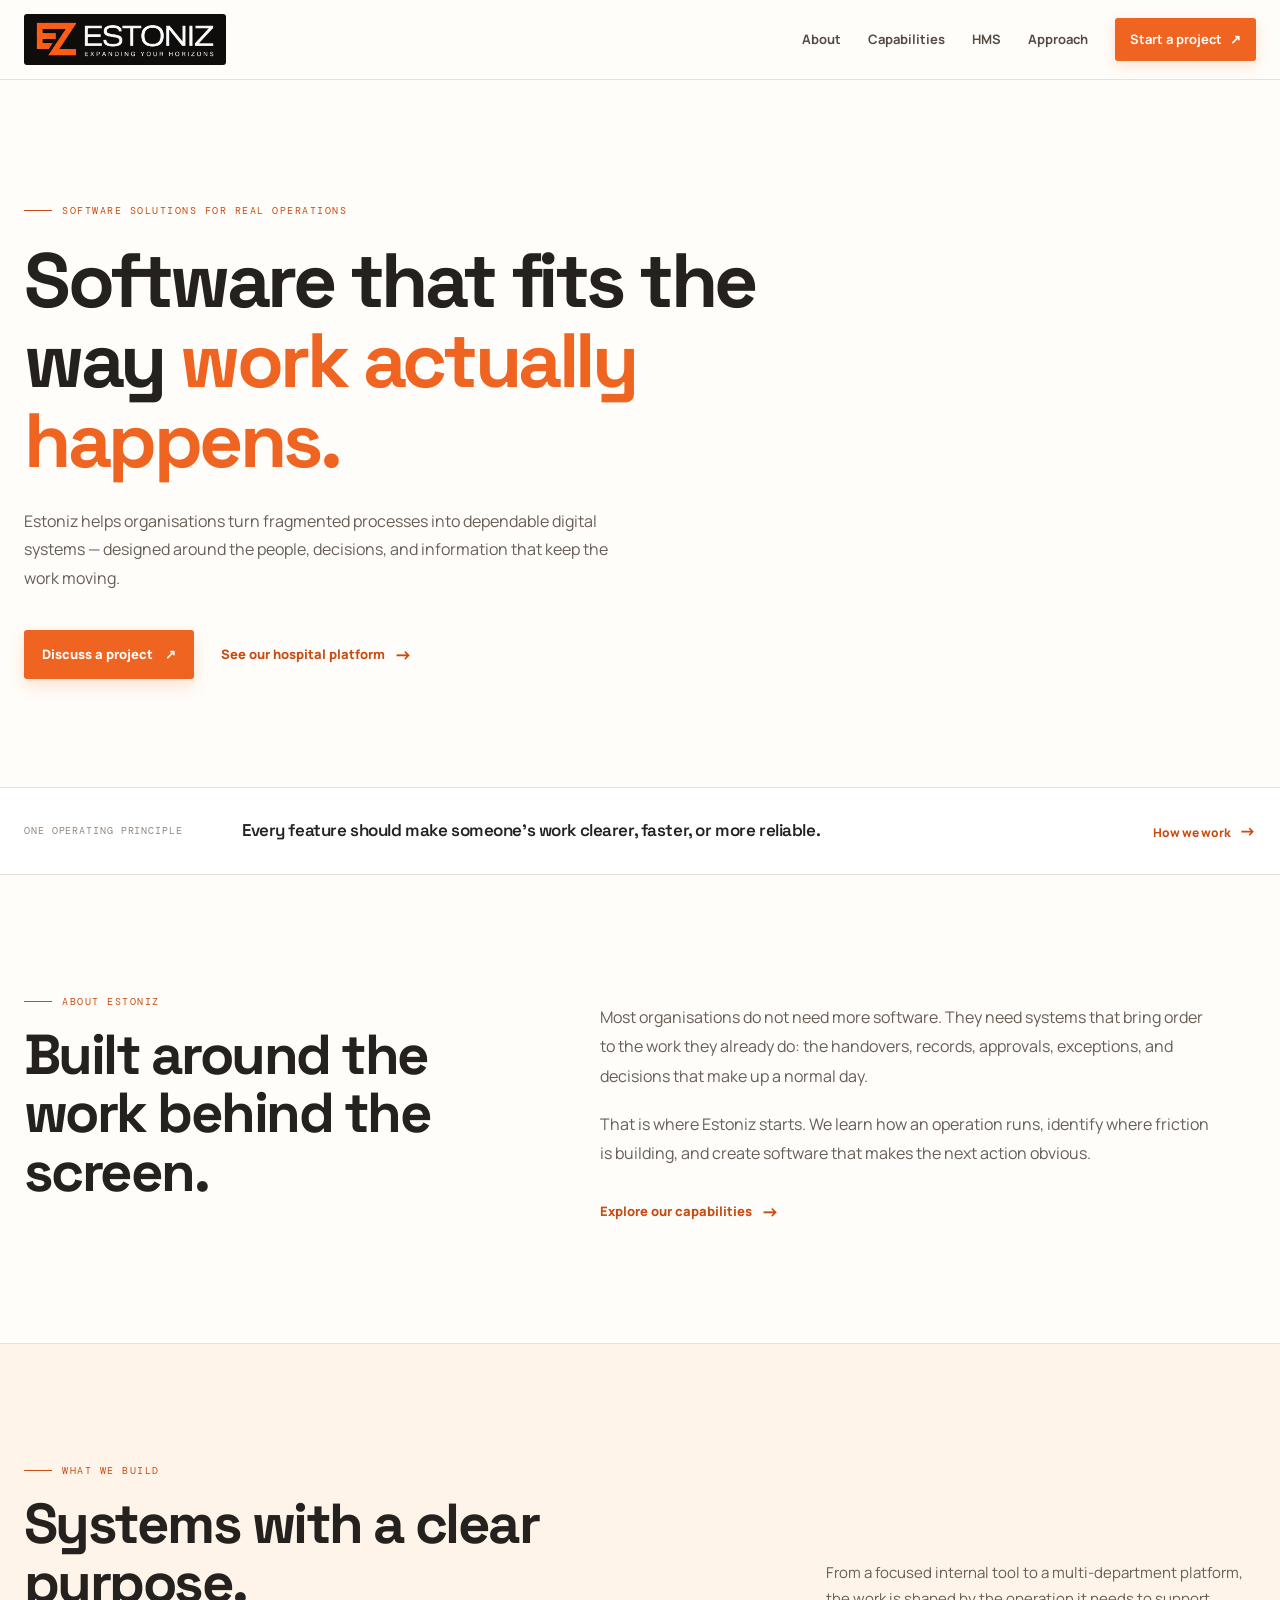
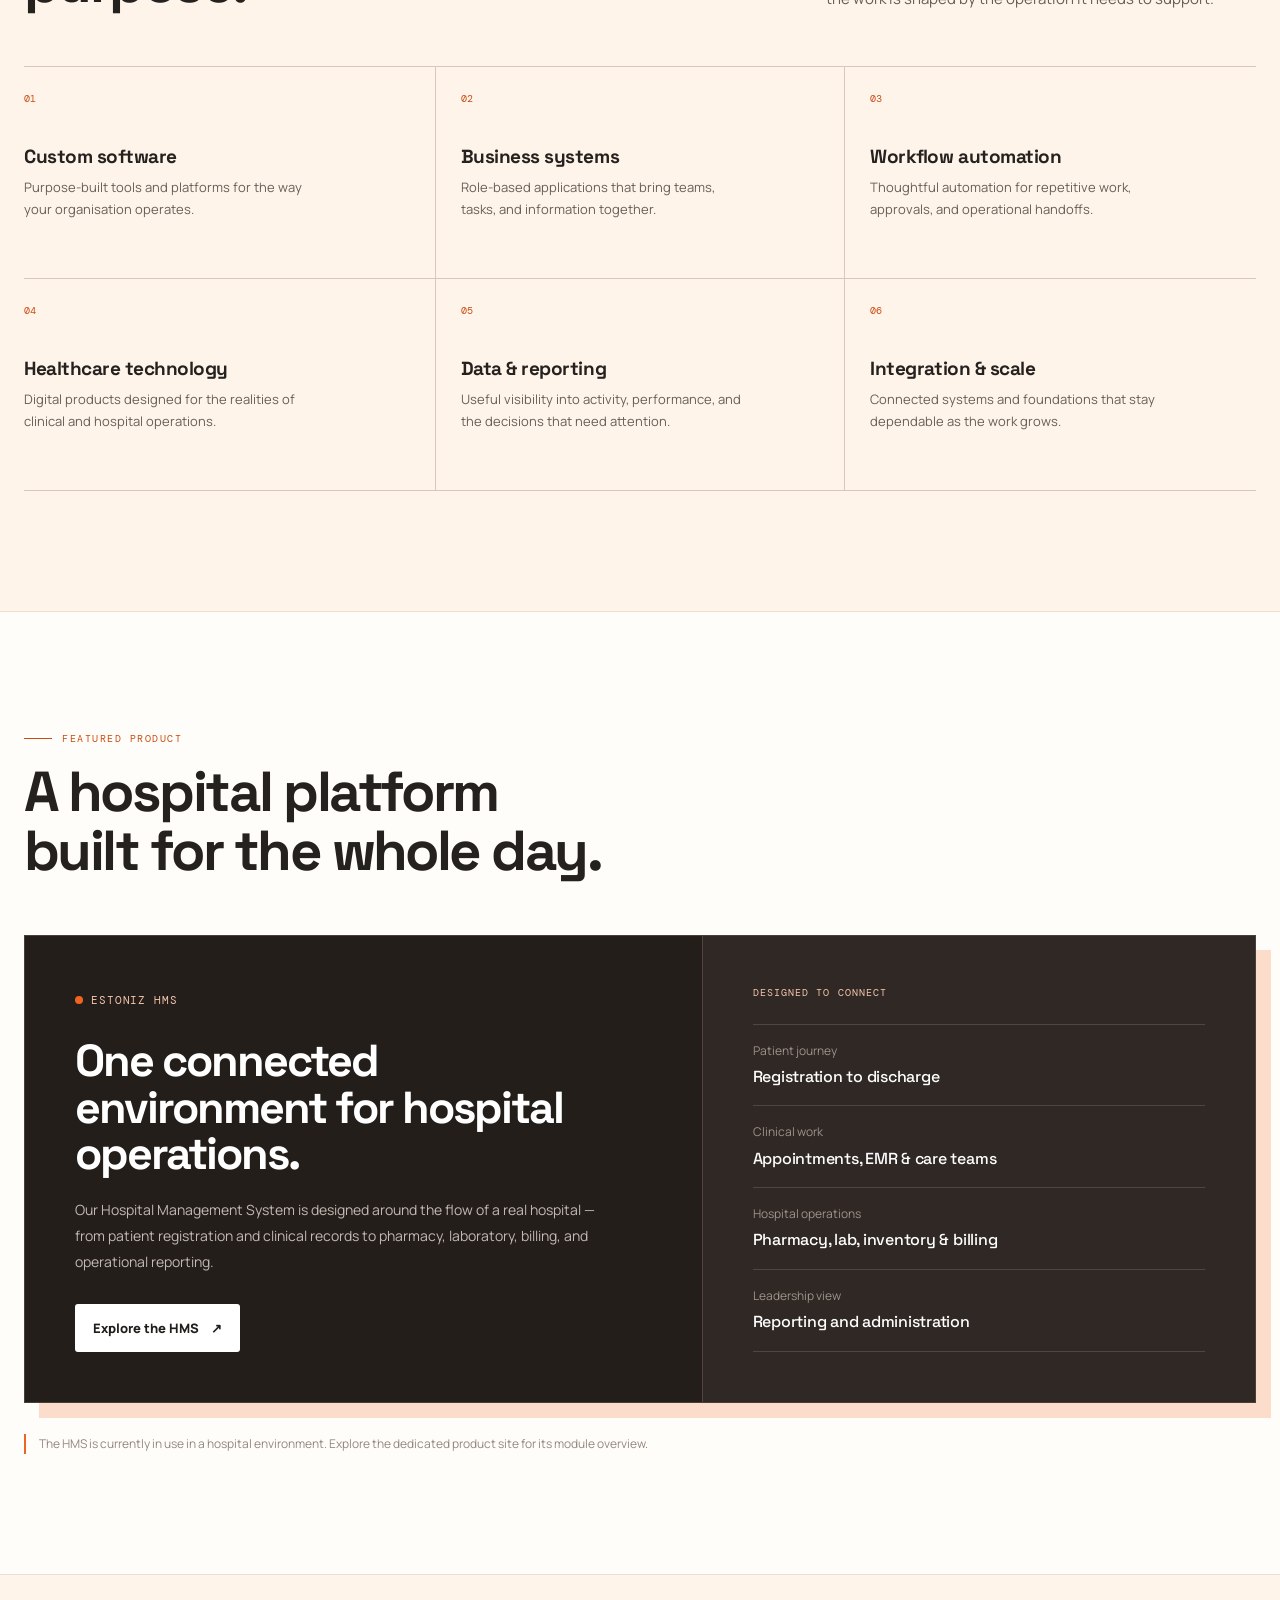
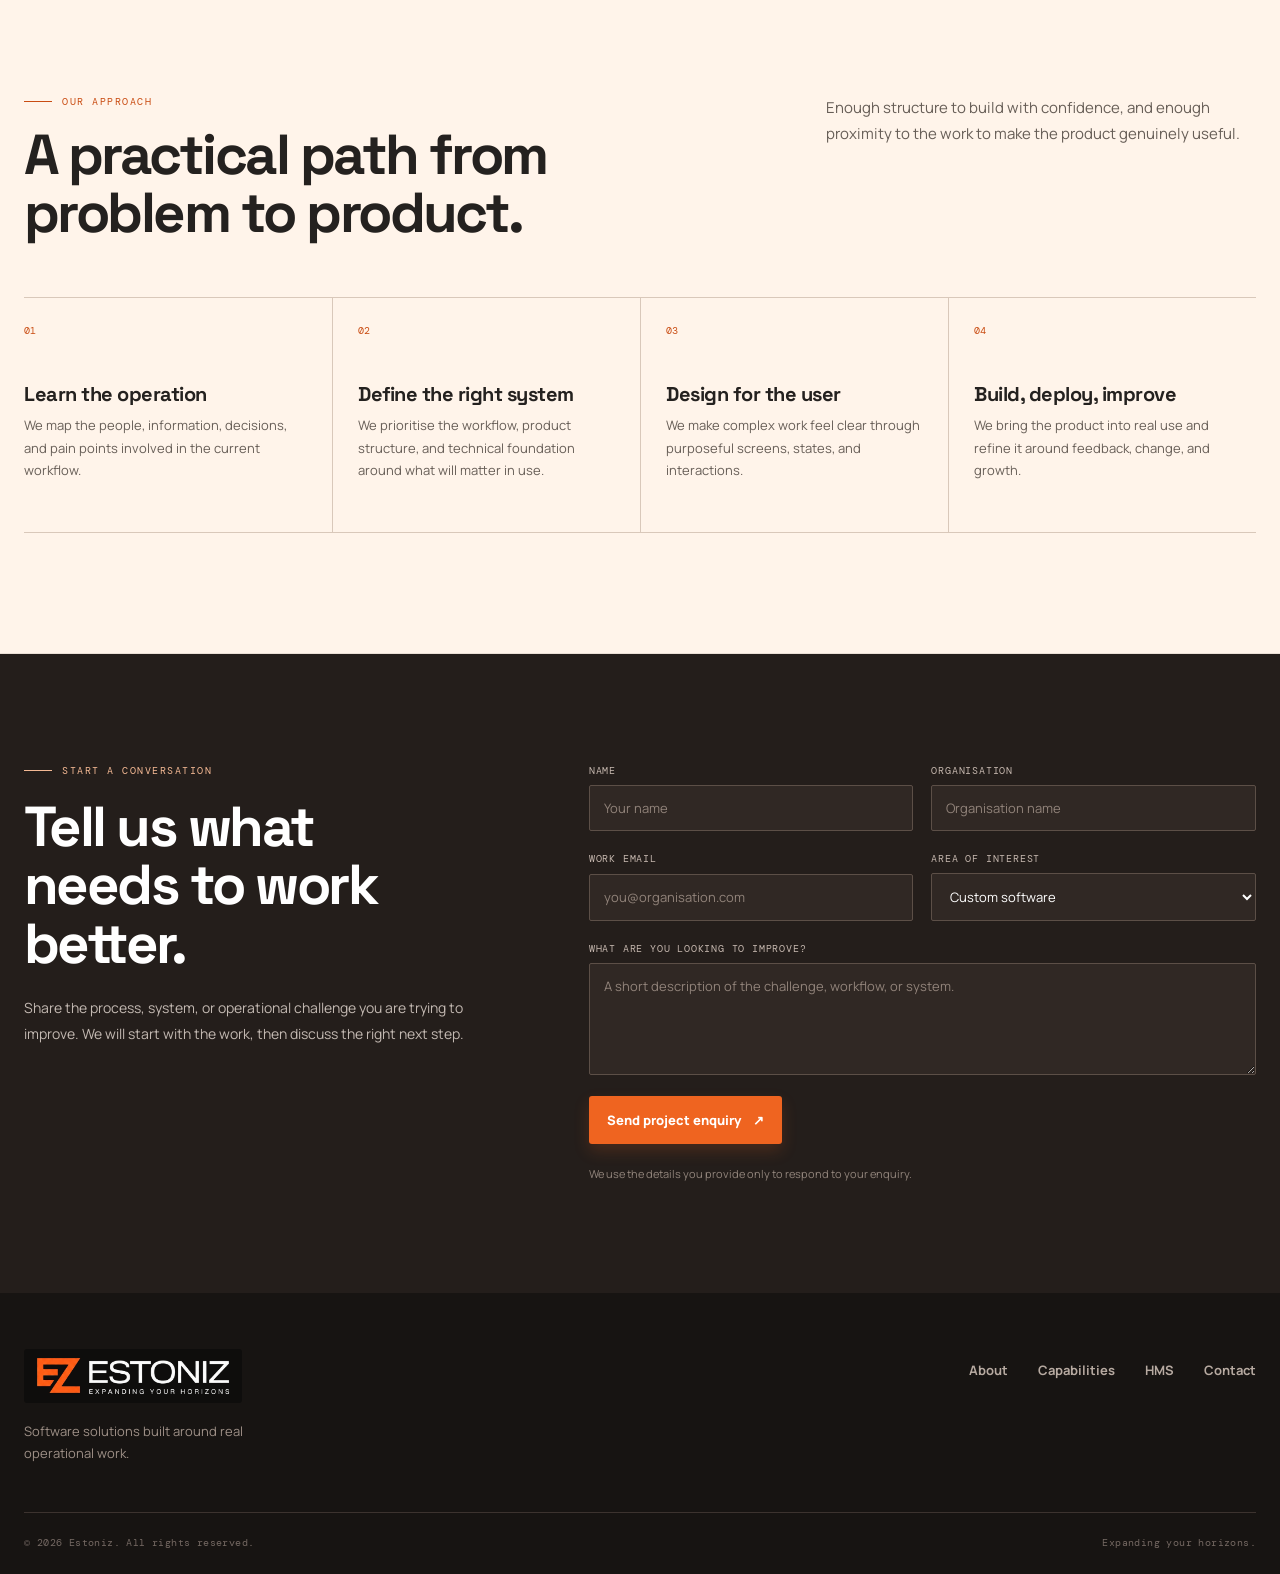
==== commit 1733ef95: "Publish current website project" ====
--- a/index.html
+++ b/index.html
@@ -1,1597 +1,153 @@
-<!DOCTYPE html>
+<!doctype html>
 <html lang="en">
 <head>
-<meta charset="UTF-8">
-<meta name="viewport" content="width=device-width, initial-scale=1.0">
-<title>Estoniz — Expanding Your Horizons</title>
-<link href="https://fonts.googleapis.com/css2?family=Orbitron:wght@400;600;700;900&family=Rajdhani:wght@300;400;500;600;700&family=Share+Tech+Mono&display=swap" rel="stylesheet">
-<style>
-  :root {
-    --orange: #FF4500;
-    --orange-light: #FF6A2F;
-    --orange-glow: rgba(255,69,0,0.4);
-    --white: #FFFFFF;
-    --off-white: #E8E8E8;
-    --black: #000000;
-    --dark: #080808;
-    --dark2: #0D0D0D;
-    --dark3: #111111;
-    --glass: rgba(255,255,255,0.04);
-    --glass-border: rgba(255,255,255,0.08);
-  }
-
-  *, *::before, *::after { box-sizing: border-box; margin: 0; padding: 0; }
-
-  html { scroll-behavior: smooth; }
-
-  body {
-    background: var(--black);
-    color: var(--white);
-    font-family: 'Rajdhani', sans-serif;
-    overflow-x: hidden;
-    cursor: none;
-  }
-
-  /* CUSTOM CURSOR */
-  .cursor {
-    position: fixed; top: 0; left: 0; width: 12px; height: 12px;
-    background: var(--orange); border-radius: 50%;
-    pointer-events: none; z-index: 99999;
-    transform: translate(-50%,-50%);
-    transition: transform 0.1s, width 0.3s, height 0.3s, opacity 0.3s;
-    mix-blend-mode: screen;
-  }
-  .cursor-ring {
-    position: fixed; top: 0; left: 0; width: 40px; height: 40px;
-    border: 1px solid rgba(255,69,0,0.6); border-radius: 50%;
-    pointer-events: none; z-index: 99998;
-    transform: translate(-50%,-50%);
-    transition: transform 0.15s ease-out, width 0.3s, height 0.3s;
-  }
-  .cursor.hover { width: 20px; height: 20px; }
-  .cursor-ring.hover { width: 60px; height: 60px; border-color: var(--orange); }
-
-  /* PARTICLE CANVAS */
-  #particles { position: fixed; top: 0; left: 0; width: 100%; height: 100%; z-index: 0; pointer-events: none; }
-
-  /* NOISE OVERLAY */
-  body::before {
-    content: ''; position: fixed; inset: 0; z-index: 1; pointer-events: none;
-    opacity: 0.03;
-    background-image: url("data:image/svg+xml,%3Csvg viewBox='0 0 256 256' xmlns='http://www.w3.org/2000/svg'%3E%3Cfilter id='noise'%3E%3CfeTurbulence type='fractalNoise' baseFrequency='0.9' numOctaves='4' stitchTiles='stitch'/%3E%3C/filter%3E%3Crect width='100%25' height='100%25' filter='url(%23noise)'/%3E%3C/svg%3E");
-  }
-
-  /* SCAN LINE */
-  body::after {
-    content: ''; position: fixed; inset: 0; z-index: 2; pointer-events: none;
-    background: repeating-linear-gradient(0deg, transparent, transparent 2px, rgba(0,0,0,0.05) 2px, rgba(0,0,0,0.05) 4px);
-  }
-
-  /* NAV */
-  nav {
-    position: fixed; top: 0; left: 0; right: 0; z-index: 1000;
-    display: flex; align-items: center; justify-content: space-between;
-    padding: 24px 60px;
-    background: rgba(0,0,0,0.3);
-    backdrop-filter: blur(20px);
-    border-bottom: 1px solid var(--glass-border);
-    transition: padding 0.4s, background 0.4s;
-  }
-  nav.scrolled { padding: 16px 60px; background: rgba(0,0,0,0.85); }
-
-  .nav-logo {
-    display: flex; align-items: center; gap: 14px; text-decoration: none;
-  }
-  .logo-mark {
-    width: 44px; height: 44px; position: relative;
-  }
-  .logo-e {
-    position: absolute; left: 0; top: 50%; transform: translateY(-50%);
-    width: 18px; height: 26px;
-    background: var(--orange);
-    clip-path: polygon(0 0, 100% 0, 100% 22%, 40% 22%, 40% 40%, 100% 40%, 100% 60%, 40% 60%, 40% 78%, 100% 78%, 100% 100%, 0 100%);
-  }
-  .logo-z {
-    position: absolute; right: 0; top: 50%; transform: translateY(-50%);
-    width: 22px; height: 26px;
-    background: var(--orange);
-    clip-path: polygon(0 0, 100% 0, 100% 15%, 30% 85%, 100% 85%, 100% 100%, 0 100%, 0 85%, 70% 15%, 0 15%);
-  }
-  .nav-brand {
-    font-family: 'Orbitron', sans-serif;
-    font-size: 18px; font-weight: 700;
-    letter-spacing: 3px; color: var(--white);
-  }
-  .nav-links {
-    display: flex; align-items: center; gap: 40px; list-style: none;
-  }
-  .nav-links a {
-    font-family: 'Rajdhani', sans-serif; font-size: 14px; font-weight: 600;
-    letter-spacing: 2px; color: rgba(255,255,255,0.6); text-decoration: none;
-    text-transform: uppercase; position: relative;
-    transition: color 0.3s;
-  }
-  .nav-links a::after {
-    content: ''; position: absolute; bottom: -4px; left: 0; width: 0; height: 1px;
-    background: var(--orange); transition: width 0.3s;
-  }
-  .nav-links a:hover { color: var(--white); }
-  .nav-links a:hover::after { width: 100%; }
-  .nav-cta {
-    padding: 10px 28px;
-    border: 1px solid var(--orange); color: var(--orange) !important;
-    font-family: 'Orbitron', sans-serif !important;
-    font-size: 11px !important; letter-spacing: 2px !important;
-    transition: background 0.3s, color 0.3s, box-shadow 0.3s !important;
-  }
-  .nav-cta:hover {
-    background: var(--orange) !important; color: var(--black) !important;
-    box-shadow: 0 0 30px var(--orange-glow) !important;
-  }
-  .nav-cta::after { display: none !important; }
-
-  /* HERO */
-  #hero {
-    position: relative; min-height: 100vh;
-    display: flex; align-items: center; justify-content: center;
-    text-align: center; overflow: hidden;
-    padding: 120px 40px 80px;
-  }
-
-  .hero-grid {
-    position: absolute; inset: 0;
-    background-image:
-      linear-gradient(rgba(255,69,0,0.03) 1px, transparent 1px),
-      linear-gradient(90deg, rgba(255,69,0,0.03) 1px, transparent 1px);
-    background-size: 60px 60px;
-    animation: gridPulse 8s ease-in-out infinite;
-  }
-  @keyframes gridPulse {
-    0%,100% { opacity: 0.5; }
-    50% { opacity: 1; }
-  }
-
-  .hero-glow {
-    position: absolute; top: 50%; left: 50%; transform: translate(-50%,-50%);
-    width: 600px; height: 600px;
-    background: radial-gradient(circle, rgba(255,69,0,0.15) 0%, transparent 70%);
-    animation: glowPulse 4s ease-in-out infinite;
-  }
-  @keyframes glowPulse {
-    0%,100% { transform: translate(-50%,-50%) scale(1); opacity: 0.8; }
-    50% { transform: translate(-50%,-50%) scale(1.2); opacity: 1; }
-  }
-
-  .hero-content { position: relative; z-index: 10; max-width: 900px; }
-
-  .hero-badge {
-    display: inline-flex; align-items: center; gap: 10px;
-    border: 1px solid rgba(255,69,0,0.4); padding: 8px 20px;
-    border-radius: 2px; margin-bottom: 40px;
-    font-family: 'Share Tech Mono', monospace; font-size: 11px;
-    letter-spacing: 3px; color: var(--orange);
-    animation: fadeSlideUp 1s ease both;
-  }
-  .badge-dot {
-    width: 6px; height: 6px; background: var(--orange); border-radius: 50%;
-    animation: blink 1.5s ease-in-out infinite;
-  }
-  @keyframes blink { 0%,100% { opacity: 1; } 50% { opacity: 0.2; } }
-
-  .hero-title {
-    font-family: 'Orbitron', sans-serif;
-    font-size: clamp(40px, 7vw, 90px);
-    font-weight: 900; line-height: 1.05;
-    letter-spacing: -1px; margin-bottom: 12px;
-    animation: fadeSlideUp 1s ease 0.2s both;
-  }
-  .hero-title .line2 { color: var(--orange); display: block; position: relative; }
-  .hero-title .line2::after {
-    content: attr(data-text);
-    position: absolute; inset: 0;
-    color: transparent;
-    text-shadow: 0 0 80px rgba(255,69,0,0.8);
-    animation: textGlow 3s ease-in-out infinite;
-  }
-  @keyframes textGlow {
-    0%,100% { opacity: 0.5; } 50% { opacity: 1; }
-  }
-
-  .hero-sub {
-    font-size: 20px; letter-spacing: 6px; text-transform: uppercase;
-    color: rgba(255,255,255,0.4); margin-bottom: 30px;
-    font-weight: 300;
-    animation: fadeSlideUp 1s ease 0.3s both;
-  }
-
-  .hero-desc {
-    font-size: 17px; line-height: 1.7; color: rgba(255,255,255,0.55);
-    max-width: 600px; margin: 0 auto 50px;
-    animation: fadeSlideUp 1s ease 0.4s both;
-  }
-
-  .hero-btns {
-    display: flex; gap: 20px; justify-content: center; flex-wrap: wrap;
-    animation: fadeSlideUp 1s ease 0.5s both;
-  }
-  .btn-primary {
-    padding: 16px 40px; background: var(--orange); color: var(--black);
-    font-family: 'Orbitron', sans-serif; font-size: 12px; font-weight: 700;
-    letter-spacing: 2px; text-transform: uppercase; text-decoration: none;
-    position: relative; overflow: hidden; transition: box-shadow 0.3s;
-    clip-path: polygon(0 0, calc(100% - 12px) 0, 100% 12px, 100% 100%, 0 100%);
-  }
-  .btn-primary::before {
-    content: ''; position: absolute; inset: 0;
-    background: linear-gradient(90deg, transparent, rgba(255,255,255,0.3), transparent);
-    transform: translateX(-100%); transition: transform 0.5s;
-  }
-  .btn-primary:hover { box-shadow: 0 0 40px var(--orange-glow); }
-  .btn-primary:hover::before { transform: translateX(100%); }
-  .btn-ghost {
-    padding: 16px 40px; border: 1px solid rgba(255,255,255,0.2);
-    color: var(--white); font-family: 'Orbitron', sans-serif;
-    font-size: 12px; font-weight: 700; letter-spacing: 2px;
-    text-transform: uppercase; text-decoration: none;
-    transition: border-color 0.3s, box-shadow 0.3s;
-    clip-path: polygon(0 0, 100% 0, 100% 100%, 12px 100%, 0 calc(100% - 12px));
-  }
-  .btn-ghost:hover { border-color: var(--orange); box-shadow: 0 0 20px rgba(255,69,0,0.2); }
-
-  .hero-scroll {
-    position: absolute; bottom: 40px; left: 50%; transform: translateX(-50%);
-    display: flex; flex-direction: column; align-items: center; gap: 10px;
-    animation: fadeSlideUp 1s ease 0.8s both;
-  }
-  .scroll-text {
-    font-family: 'Share Tech Mono', monospace; font-size: 10px;
-    letter-spacing: 3px; color: rgba(255,255,255,0.3);
-  }
-  .scroll-line {
-    width: 1px; height: 60px;
-    background: linear-gradient(to bottom, var(--orange), transparent);
-    animation: scrollDown 2s ease-in-out infinite;
-  }
-  @keyframes scrollDown {
-    0% { transform: scaleY(0); transform-origin: top; }
-    50% { transform: scaleY(1); transform-origin: top; }
-    51% { transform: scaleY(1); transform-origin: bottom; }
-    100% { transform: scaleY(0); transform-origin: bottom; }
-  }
-
-  /* COUNTER STRIP */
-  .counter-strip {
-    position: relative; z-index: 10;
-    background: rgba(255,69,0,0.08);
-    border-top: 1px solid rgba(255,69,0,0.2);
-    border-bottom: 1px solid rgba(255,69,0,0.2);
-    padding: 40px 60px;
-    display: grid; grid-template-columns: repeat(4, 1fr);
-    gap: 0;
-  }
-  .counter-item {
-    text-align: center; padding: 20px;
-    border-right: 1px solid rgba(255,255,255,0.06);
-  }
-  .counter-item:last-child { border-right: none; }
-  .counter-num {
-    font-family: 'Orbitron', sans-serif; font-size: 52px; font-weight: 900;
-    color: var(--orange); line-height: 1; display: block;
-    text-shadow: 0 0 40px rgba(255,69,0,0.5);
-  }
-  .counter-label {
-    font-size: 12px; letter-spacing: 3px; text-transform: uppercase;
-    color: rgba(255,255,255,0.4); margin-top: 8px; display: block;
-  }
-
-  /* SECTION BASE */
-  section { position: relative; z-index: 10; }
-  .section-inner { max-width: 1200px; margin: 0 auto; padding: 120px 60px; }
-
-  .section-tag {
-    font-family: 'Share Tech Mono', monospace; font-size: 11px;
-    letter-spacing: 4px; color: var(--orange); text-transform: uppercase;
-    margin-bottom: 20px; display: flex; align-items: center; gap: 16px;
-  }
-  .section-tag::before {
-    content: ''; width: 40px; height: 1px; background: var(--orange);
-  }
-
-  .section-title {
-    font-family: 'Orbitron', sans-serif;
-    font-size: clamp(28px, 4vw, 52px);
-    font-weight: 700; line-height: 1.1;
-    margin-bottom: 20px;
-  }
-  .section-title .accent { color: var(--orange); }
-
-  .section-subtitle {
-    font-size: 16px; line-height: 1.7;
-    color: rgba(255,255,255,0.5); max-width: 600px;
-  }
-
-  /* SERVICES */
-  #services { background: var(--dark2); }
-
-  .services-grid {
-    display: grid; grid-template-columns: repeat(3, 1fr);
-    gap: 2px; margin-top: 60px;
-  }
-  .service-card {
-    background: var(--glass); padding: 50px 40px;
-    border: 1px solid var(--glass-border);
-    position: relative; overflow: hidden;
-    transition: transform 0.4s, border-color 0.4s;
-    opacity: 0; transform: translateY(40px);
-  }
-  .service-card.visible { animation: cardReveal 0.7s ease forwards; }
-  @keyframes cardReveal {
-    to { opacity: 1; transform: translateY(0); }
-  }
-  .service-card::before {
-    content: ''; position: absolute;
-    top: 0; left: 0; right: 0; height: 2px;
-    background: linear-gradient(90deg, transparent, var(--orange), transparent);
-    transform: scaleX(0); transition: transform 0.4s;
-  }
-  .service-card::after {
-    content: ''; position: absolute; inset: 0;
-    background: linear-gradient(135deg, rgba(255,69,0,0.05) 0%, transparent 60%);
-    opacity: 0; transition: opacity 0.4s;
-  }
-  .service-card:hover { border-color: rgba(255,69,0,0.3); transform: translateY(-4px); }
-  .service-card:hover::before { transform: scaleX(1); }
-  .service-card:hover::after { opacity: 1; }
-
-  .service-num {
-    font-family: 'Share Tech Mono', monospace;
-    font-size: 11px; letter-spacing: 3px; color: var(--orange);
-    margin-bottom: 30px; display: block;
-  }
-  .service-icon {
-    width: 56px; height: 56px; margin-bottom: 24px;
-    position: relative;
-  }
-  .service-icon svg { width: 100%; height: 100%; }
-  .service-name {
-    font-family: 'Orbitron', sans-serif; font-size: 16px; font-weight: 700;
-    margin-bottom: 16px; letter-spacing: 1px;
-  }
-  .service-desc {
-    font-size: 15px; line-height: 1.7; color: rgba(255,255,255,0.5);
-  }
-  .service-tags {
-    display: flex; flex-wrap: wrap; gap: 8px; margin-top: 28px;
-  }
-  .service-tag-item {
-    padding: 4px 12px; border: 1px solid rgba(255,255,255,0.1);
-    font-size: 11px; letter-spacing: 1px; color: rgba(255,255,255,0.4);
-    font-family: 'Share Tech Mono', monospace;
-  }
-
-  /* PROJECTS */
-  #projects { background: var(--black); }
-
-  .projects-header { margin-bottom: 80px; }
-
-  /* HMS PROJECT */
-  .project-showcase {
-    margin-bottom: 120px; opacity: 0; transform: translateX(-60px);
-  }
-  .project-showcase.right { transform: translateX(60px); }
-  .project-showcase.visible { animation: slideIn 0.9s cubic-bezier(0.16,1,0.3,1) forwards; }
-  .project-showcase.right.visible { animation: slideInRight 0.9s cubic-bezier(0.16,1,0.3,1) forwards; }
-  @keyframes slideIn { to { opacity: 1; transform: translateX(0); } }
-  @keyframes slideInRight { to { opacity: 1; transform: translateX(0); } }
-
-  .project-inner {
-    display: grid; grid-template-columns: 1fr 1fr; gap: 0;
-    border: 1px solid var(--glass-border);
-    position: relative; overflow: hidden;
-  }
-  .project-inner.reverse { direction: rtl; }
-  .project-inner.reverse > * { direction: ltr; }
-
-  .project-visual {
-    position: relative; min-height: 500px; overflow: hidden;
-    background: var(--dark3);
-  }
-  .project-bg-grid {
-    position: absolute; inset: 0;
-    background-image:
-      linear-gradient(rgba(255,69,0,0.05) 1px, transparent 1px),
-      linear-gradient(90deg, rgba(255,69,0,0.05) 1px, transparent 1px);
-    background-size: 40px 40px;
-  }
-  .project-mock {
-    position: absolute; inset: 20px;
-    display: flex; flex-direction: column; gap: 12px;
-    padding: 24px;
-  }
-
-  /* HMS MOCK */
-  .hms-header-bar {
-    background: rgba(255,69,0,0.15); border: 1px solid rgba(255,69,0,0.3);
-    padding: 14px 20px; display: flex; align-items: center; gap: 12px;
-    border-radius: 2px;
-  }
-  .hms-dot { width: 8px; height: 8px; border-radius: 50%; }
-  .hms-title-bar { flex: 1; font-family: 'Orbitron', sans-serif; font-size: 10px; color: var(--orange); letter-spacing: 2px; }
-  .hms-status { font-family: 'Share Tech Mono', monospace; font-size: 9px; color: #00ff88; letter-spacing: 1px; }
-
-  .hms-stats-row {
-    display: grid; grid-template-columns: repeat(3, 1fr); gap: 8px;
-  }
-  .hms-stat {
-    background: rgba(255,255,255,0.04); border: 1px solid rgba(255,255,255,0.08);
-    padding: 14px 12px; border-radius: 2px; text-align: center;
-  }
-  .hms-stat-num { font-family: 'Orbitron', sans-serif; font-size: 22px; color: var(--orange); display: block; }
-  .hms-stat-l { font-size: 9px; letter-spacing: 2px; color: rgba(255,255,255,0.4); }
-  .hms-chart-area {
-    background: rgba(255,255,255,0.03); border: 1px solid rgba(255,255,255,0.07);
-    padding: 16px; flex: 1; border-radius: 2px; position: relative; overflow: hidden;
-  }
-  .hms-chart-title { font-size: 9px; letter-spacing: 2px; color: rgba(255,255,255,0.3); margin-bottom: 12px; font-family: 'Share Tech Mono', monospace; }
-  .hms-bars { display: flex; align-items: flex-end; gap: 6px; height: 80px; }
-  .hms-bar {
-    flex: 1; background: linear-gradient(to top, var(--orange), rgba(255,69,0,0.3));
-    border-radius: 1px;
-    animation: barGrow 2s ease-in-out infinite alternate;
-  }
-  @keyframes barGrow { 0% { opacity: 0.6; } 100% { opacity: 1; } }
-
-  .hms-table {
-    background: rgba(255,255,255,0.03); border: 1px solid rgba(255,255,255,0.07);
-    border-radius: 2px; overflow: hidden;
-  }
-  .hms-row {
-    display: grid; grid-template-columns: 2fr 1fr 1fr;
-    padding: 10px 14px; border-bottom: 1px solid rgba(255,255,255,0.05);
-    font-size: 10px; color: rgba(255,255,255,0.5);
-    font-family: 'Share Tech Mono', monospace;
-  }
-  .hms-row.header { color: var(--orange); font-size: 9px; letter-spacing: 1px; }
-  .hms-badge {
-    font-size: 8px; padding: 2px 8px; border-radius: 1px;
-    display: inline-block;
-  }
-  .hms-badge.active { background: rgba(0,255,136,0.2); color: #00ff88; }
-  .hms-badge.pending { background: rgba(255,165,0,0.2); color: orange; }
-  .hms-badge.critical { background: rgba(255,50,50,0.2); color: #ff4444; }
-
-  /* QUANT MOCK */
-  .quant-header-bar {
-    background: rgba(0,255,136,0.08); border: 1px solid rgba(0,255,136,0.2);
-    padding: 14px 20px; display: flex; align-items: center; gap: 12px;
-    border-radius: 2px;
-  }
-  .quant-title-bar { flex: 1; font-family: 'Orbitron', sans-serif; font-size: 10px; color: #00ff88; letter-spacing: 2px; }
-  .quant-badge-live {
-    font-family: 'Share Tech Mono', monospace; font-size: 9px; color: #000; background: #00ff88;
-    padding: 3px 10px; letter-spacing: 1px;
-    animation: livePulse 1.5s ease-in-out infinite;
-  }
-  @keyframes livePulse { 0%,100% { opacity: 1; } 50% { opacity: 0.5; } }
-
-  .quant-pnl { display: grid; grid-template-columns: repeat(4, 1fr); gap: 8px; }
-  .quant-pnl-item {
-    background: rgba(0,255,136,0.04); border: 1px solid rgba(0,255,136,0.1);
-    padding: 12px; border-radius: 2px; text-align: center;
-  }
-  .quant-pnl-num { font-family: 'Orbitron', sans-serif; font-size: 16px; color: #00ff88; display: block; }
-  .quant-pnl-num.red { color: #ff4444; }
-  .quant-pnl-l { font-size: 8px; letter-spacing: 2px; color: rgba(255,255,255,0.3); font-family: 'Share Tech Mono', monospace; }
-
-  .quant-chart {
-    background: rgba(255,255,255,0.02); border: 1px solid rgba(255,255,255,0.07);
-    padding: 16px; flex: 1; border-radius: 2px; position: relative;
-  }
-  .quant-chart svg { width: 100%; height: 100px; overflow: visible; }
-
-  .quant-signals { display: grid; grid-template-columns: 1fr 1fr; gap: 8px; }
-  .quant-signal {
-    background: rgba(255,255,255,0.03); border: 1px solid rgba(255,255,255,0.07);
-    padding: 12px; border-radius: 2px;
-    display: flex; align-items: center; gap: 10px;
-    font-family: 'Share Tech Mono', monospace; font-size: 10px;
-  }
-  .signal-dot { width: 6px; height: 6px; border-radius: 50%; flex-shrink: 0; }
-  .signal-dot.buy { background: #00ff88; box-shadow: 0 0 8px #00ff88; }
-  .signal-dot.sell { background: #ff4444; box-shadow: 0 0 8px #ff4444; }
-  .signal-dot.watch { background: orange; }
-  .signal-label { color: rgba(255,255,255,0.6); flex: 1; }
-  .signal-val { color: rgba(255,255,255,0.9); }
-
-  /* PROJECT INFO */
-  .project-info {
-    padding: 60px 50px; display: flex; flex-direction: column; justify-content: center;
-    background: var(--dark2);
-  }
-  .project-type {
-    font-family: 'Share Tech Mono', monospace; font-size: 10px;
-    letter-spacing: 4px; color: var(--orange); text-transform: uppercase; margin-bottom: 20px;
-  }
-  .project-name {
-    font-family: 'Orbitron', sans-serif; font-size: 32px; font-weight: 900;
-    line-height: 1.1; margin-bottom: 20px;
-  }
-  .project-name .sub { display: block; font-size: 16px; font-weight: 400; color: rgba(255,255,255,0.4); margin-top: 4px; }
-  .project-desc {
-    font-size: 15px; line-height: 1.8; color: rgba(255,255,255,0.55); margin-bottom: 36px;
-  }
-  .project-features { list-style: none; margin-bottom: 40px; }
-  .project-features li {
-    padding: 12px 0; border-bottom: 1px solid rgba(255,255,255,0.06);
-    display: flex; align-items: center; gap: 14px;
-    font-size: 14px; color: rgba(255,255,255,0.7);
-  }
-  .feature-arrow { color: var(--orange); font-family: 'Share Tech Mono', monospace; font-size: 12px; }
-
-  .project-tech { display: flex; flex-wrap: wrap; gap: 8px; margin-bottom: 36px; }
-  .tech-chip {
-    padding: 6px 16px; border: 1px solid rgba(255,255,255,0.1);
-    font-family: 'Share Tech Mono', monospace; font-size: 10px;
-    color: rgba(255,255,255,0.5); letter-spacing: 1px;
-  }
-  .tech-chip.highlight { border-color: rgba(255,69,0,0.4); color: var(--orange); }
-
-  .project-wip {
-    display: inline-flex; align-items: center; gap: 10px;
-    border: 1px solid rgba(255,165,0,0.4); padding: 10px 20px;
-    color: orange; font-family: 'Share Tech Mono', monospace; font-size: 11px;
-    letter-spacing: 2px;
-  }
-  .project-wip-dot { width: 6px; height: 6px; background: orange; border-radius: 50%; animation: blink 1s infinite; }
-
-  /* TECH STACK */
-  #tech { background: var(--dark3); }
-  .tech-marquee-wrap { margin-top: 60px; overflow: hidden; position: relative; }
-  .tech-marquee-wrap::before, .tech-marquee-wrap::after {
-    content: ''; position: absolute; top: 0; bottom: 0; z-index: 2; width: 120px;
-  }
-  .tech-marquee-wrap::before { left: 0; background: linear-gradient(90deg, var(--dark3), transparent); }
-  .tech-marquee-wrap::after { right: 0; background: linear-gradient(-90deg, var(--dark3), transparent); }
-  .tech-marquee { display: flex; gap: 24px; animation: marquee 25s linear infinite; width: max-content; }
-  .tech-marquee-row2 { animation-direction: reverse; margin-top: 24px; }
-  @keyframes marquee { to { transform: translateX(-50%); } }
-  .tech-item {
-    display: flex; align-items: center; gap: 12px;
-    background: var(--glass); border: 1px solid var(--glass-border);
-    padding: 16px 28px; white-space: nowrap;
-    font-family: 'Rajdhani', sans-serif; font-size: 14px; font-weight: 600;
-    letter-spacing: 1px; color: rgba(255,255,255,0.5);
-    transition: color 0.3s, border-color 0.3s;
-  }
-  .tech-item:hover { color: var(--orange); border-color: rgba(255,69,0,0.3); }
-  .tech-item-dot { width: 4px; height: 4px; background: var(--orange); border-radius: 50%; }
-
-  /* PROCESS */
-  #process { background: var(--black); }
-  .process-steps {
-    display: grid; grid-template-columns: repeat(5, 1fr);
-    margin-top: 80px; position: relative;
-  }
-  .process-line {
-    position: absolute; top: 36px; left: 10%; right: 10%; height: 1px;
-    background: linear-gradient(90deg, transparent, var(--orange), transparent);
-    opacity: 0.3;
-  }
-  .process-step { text-align: center; padding: 0 20px; position: relative; }
-  .process-num {
-    width: 72px; height: 72px; border: 1px solid rgba(255,69,0,0.4);
-    display: flex; align-items: center; justify-content: center; margin: 0 auto 24px;
-    font-family: 'Orbitron', sans-serif; font-size: 20px; font-weight: 700;
-    color: var(--orange); position: relative; background: var(--black);
-    transition: background 0.4s, box-shadow 0.4s;
-  }
-  .process-step:hover .process-num {
-    background: rgba(255,69,0,0.1); box-shadow: 0 0 30px var(--orange-glow);
-  }
-  .process-step-title {
-    font-family: 'Orbitron', sans-serif; font-size: 12px; font-weight: 700;
-    letter-spacing: 1px; margin-bottom: 12px;
-  }
-  .process-step-desc { font-size: 13px; color: rgba(255,255,255,0.4); line-height: 1.6; }
-
-  /* WHY US */
-  #why { background: var(--dark2); }
-  .why-grid { display: grid; grid-template-columns: 1fr 1fr; gap: 60px; margin-top: 60px; align-items: center; }
-  .why-visual {
-    position: relative; height: 500px;
-  }
-  .orbit-ring {
-    position: absolute; border: 1px solid rgba(255,69,0,0.15); border-radius: 50%;
-    top: 50%; left: 50%; transform: translate(-50%,-50%);
-  }
-  .orbit-ring:nth-child(1) { width: 120px; height: 120px; animation: spin 8s linear infinite; }
-  .orbit-ring:nth-child(2) { width: 220px; height: 220px; animation: spin 14s linear infinite reverse; }
-  .orbit-ring:nth-child(3) { width: 320px; height: 320px; animation: spin 20s linear infinite; }
-  .orbit-ring:nth-child(4) { width: 420px; height: 420px; animation: spin 28s linear infinite reverse; }
-  @keyframes spin { to { transform: translate(-50%,-50%) rotate(360deg); } }
-  .orbit-center {
-    position: absolute; top: 50%; left: 50%; transform: translate(-50%,-50%);
-    width: 80px; height: 80px; background: rgba(255,69,0,0.1);
-    border: 2px solid var(--orange); border-radius: 50%;
-    display: flex; align-items: center; justify-content: center;
-    font-family: 'Orbitron', sans-serif; font-size: 10px; font-weight: 700;
-    text-align: center; line-height: 1.3; letter-spacing: 1px;
-    box-shadow: 0 0 40px var(--orange-glow), inset 0 0 40px rgba(255,69,0,0.1);
-  }
-  .orbit-planet {
-    position: absolute; width: 36px; height: 36px; border-radius: 50%;
-    background: var(--black); border: 1px solid var(--orange);
-    display: flex; align-items: center; justify-content: center;
-    font-size: 16px;
-    box-shadow: 0 0 20px var(--orange-glow);
-    top: 50%; left: 50%;
-    transform-origin: 0 0;
-  }
-
-  .why-points { display: flex; flex-direction: column; gap: 24px; }
-  .why-point {
-    display: flex; gap: 20px; padding: 24px;
-    border: 1px solid var(--glass-border); background: var(--glass);
-    transition: border-color 0.3s, transform 0.3s;
-  }
-  .why-point:hover { border-color: rgba(255,69,0,0.3); transform: translateX(8px); }
-  .why-icon {
-    width: 44px; height: 44px; background: rgba(255,69,0,0.1);
-    border: 1px solid rgba(255,69,0,0.3); display: flex; align-items: center;
-    justify-content: center; font-size: 20px; flex-shrink: 0;
-  }
-  .why-point-title {
-    font-family: 'Orbitron', sans-serif; font-size: 13px; font-weight: 700;
-    margin-bottom: 8px; letter-spacing: 1px;
-  }
-  .why-point-desc { font-size: 13px; color: rgba(255,255,255,0.5); line-height: 1.6; }
-
-  /* TESTIMONIAL / CTA */
-  #cta { background: var(--black); }
-  .cta-inner {
-    text-align: center; padding: 140px 60px;
-    position: relative; overflow: hidden;
-    border: 1px solid rgba(255,69,0,0.1);
-    background: rgba(255,69,0,0.02);
-  }
-  .cta-glow {
-    position: absolute; top: 50%; left: 50%; transform: translate(-50%,-50%);
-    width: 800px; height: 400px;
-    background: radial-gradient(ellipse, rgba(255,69,0,0.1) 0%, transparent 70%);
-    pointer-events: none;
-  }
-  .cta-title {
-    font-family: 'Orbitron', sans-serif; font-size: clamp(28px, 5vw, 64px);
-    font-weight: 900; margin-bottom: 24px; line-height: 1.1; position: relative;
-  }
-  .cta-sub {
-    font-size: 17px; color: rgba(255,255,255,0.5); margin-bottom: 50px;
-    position: relative; max-width: 550px; margin-left: auto; margin-right: auto;
-  }
-  .cta-sub { margin-bottom: 50px; }
-  .cta-contact-row {
-    display: flex; gap: 20px; justify-content: center; flex-wrap: wrap; position: relative;
-  }
-
-  /* FOOTER */
-  footer {
-    background: var(--dark3); border-top: 1px solid var(--glass-border);
-    position: relative; z-index: 10;
-  }
-  .footer-inner {
-    max-width: 1200px; margin: 0 auto; padding: 80px 60px 40px;
-  }
-  .footer-grid {
-    display: grid; grid-template-columns: 2fr 1fr 1fr 1fr;
-    gap: 60px; margin-bottom: 60px;
-  }
-  .footer-brand-name {
-    font-family: 'Orbitron', sans-serif; font-size: 20px; font-weight: 900;
-    letter-spacing: 3px; margin-bottom: 16px;
-  }
-  .footer-brand-tag {
-    font-size: 11px; letter-spacing: 3px; text-transform: uppercase;
-    color: rgba(255,255,255,0.3); margin-bottom: 20px; display: block;
-  }
-  .footer-brand-desc { font-size: 14px; color: rgba(255,255,255,0.4); line-height: 1.7; }
-  .footer-col-title {
-    font-family: 'Orbitron', sans-serif; font-size: 11px; font-weight: 700;
-    letter-spacing: 2px; color: var(--orange); margin-bottom: 24px;
-    text-transform: uppercase;
-  }
-  .footer-links { list-style: none; display: flex; flex-direction: column; gap: 12px; }
-  .footer-links a {
-    font-size: 14px; color: rgba(255,255,255,0.4); text-decoration: none;
-    transition: color 0.3s; display: flex; align-items: center; gap: 8px;
-  }
-  .footer-links a:hover { color: var(--orange); }
-  .footer-links a::before { content: '›'; opacity: 0; transition: opacity 0.3s; }
-  .footer-links a:hover::before { opacity: 1; }
-  .footer-bottom {
-    border-top: 1px solid var(--glass-border); padding-top: 30px;
-    display: flex; justify-content: space-between; align-items: center;
-  }
-  .footer-copy { font-size: 12px; color: rgba(255,255,255,0.2); letter-spacing: 1px; }
-  .footer-made {
-    font-family: 'Share Tech Mono', monospace; font-size: 11px;
-    color: rgba(255,255,255,0.2); letter-spacing: 1px;
-  }
-  .footer-made span { color: var(--orange); }
-
-  /* FLOATING ELEMENTS */
-  .float-line {
-    position: fixed; top: 0; bottom: 0; width: 1px;
-    background: linear-gradient(to bottom, transparent, rgba(255,69,0,0.1), transparent);
-    pointer-events: none; z-index: 5;
-  }
-  .float-line:nth-child(1) { left: 60px; }
-  .float-line:nth-child(2) { right: 60px; }
-
-  /* ANIMATE ON SCROLL */
-  .reveal { opacity: 0; transform: translateY(30px); transition: opacity 0.7s, transform 0.7s; }
-  .reveal.visible { opacity: 1; transform: translateY(0); }
-  .reveal-left { opacity: 0; transform: translateX(-30px); transition: opacity 0.7s, transform 0.7s; }
-  .reveal-left.visible { opacity: 1; transform: translateX(0); }
-  .reveal-right { opacity: 0; transform: translateX(30px); transition: opacity 0.7s, transform 0.7s; }
-  .reveal-right.visible { opacity: 1; transform: translateX(0); }
-
-  @keyframes fadeSlideUp {
-    from { opacity: 0; transform: translateY(20px); }
-    to { opacity: 1; transform: translateY(0); }
-  }
-
-  /* GLITCH TEXT */
-  .glitch {
-    position: relative;
-  }
-  .glitch::before, .glitch::after {
-    content: attr(data-text);
-    position: absolute; top: 0; left: 0;
-    color: inherit;
-  }
-  .glitch::before {
-    animation: glitch1 3s infinite;
-    clip-path: polygon(0 0, 100% 0, 100% 35%, 0 35%);
-    text-shadow: -2px 0 var(--orange);
-  }
-  .glitch::after {
-    animation: glitch2 3s infinite;
-    clip-path: polygon(0 65%, 100% 65%, 100% 100%, 0 100%);
-    text-shadow: 2px 0 rgba(0,200,255,0.8);
-  }
-  @keyframes glitch1 {
-    0%,90%,100% { transform: translate(0); }
-    91% { transform: translate(-2px, 1px); }
-    93% { transform: translate(2px, -1px); }
-    95% { transform: translate(-1px, 0); }
-  }
-  @keyframes glitch2 {
-    0%,88%,100% { transform: translate(0); }
-    89% { transform: translate(2px, 1px); }
-    91% { transform: translate(-2px, -1px); }
-    93% { transform: translate(1px, 0); }
-  }
-
-  /* RESPONSIVE */
-  @media (max-width: 900px) {
-    nav { padding: 20px 24px; }
-    nav.scrolled { padding: 14px 24px; }
-    .nav-links { display: none; }
-    .section-inner { padding: 80px 24px; }
-    .services-grid { grid-template-columns: 1fr; }
-    .project-inner { grid-template-columns: 1fr; }
-    .project-inner.reverse { direction: ltr; }
-    .process-steps { grid-template-columns: 1fr 1fr; gap: 32px; }
-    .process-line { display: none; }
-    .why-grid { grid-template-columns: 1fr; }
-    .why-visual { height: 300px; }
-    .footer-grid { grid-template-columns: 1fr 1fr; }
-    .counter-strip { grid-template-columns: 1fr 1fr; }
-    .quant-pnl { grid-template-columns: repeat(2, 1fr); }
-  }
-</style>
+  <meta charset="UTF-8">
+  <meta name="viewport" content="width=device-width, initial-scale=1.0">
+  <meta name="description" content="Estoniz designs practical software systems for organisations with complex, real-world workflows.">
+  <title>Estoniz — Software built around real work</title>
+  <link rel="stylesheet" href="css/style.css">
 </head>
 <body>
+  <header class="site-header">
+    <div class="container nav">
+      <a class="logo" href="#top" aria-label="Estoniz home"><img src="assets/estoniz-logo.png" alt="Estoniz — Expanding Your Horizons"></a>
+      <nav class="nav-links" id="navLinks" aria-label="Main navigation">
+        <a href="#about">About</a>
+        <a href="#capabilities">Capabilities</a>
+        <a href="#hms">HMS</a>
+        <a href="#approach">Approach</a>
+        <a class="nav-cta" href="#contact">Start a project <span>↗</span></a>
+      </nav>
+      <button class="nav-toggle" id="navToggle" aria-label="Open menu" aria-expanded="false"><span></span><span></span></button>
+    </div>
+  </header>
 
-<!-- Cursor -->
-<div class="cursor" id="cursor"></div>
-<div class="cursor-ring" id="cursor-ring"></div>
-
-<!-- Floating lines -->
-<div class="float-line"></div>
-<div class="float-line"></div>
-
-<!-- Particle Canvas -->
-<canvas id="particles"></canvas>
-
-<!-- NAV -->
-<nav id="navbar">
-  <a href="#" class="nav-logo">
-    <div class="logo-mark">
-      <div class="logo-e"></div>
-      <div class="logo-z"></div>
-    </div>
-    <span class="nav-brand">ESTONIZ</span>
-  </a>
-  <ul class="nav-links">
-    <li><a href="#services">Services</a></li>
-    <li><a href="#projects">Products</a></li>
-    <li><a href="#tech">Tech</a></li>
-    <li><a href="#process">Process</a></li>
-    <li><a href="#cta" class="nav-cta">Get In Touch</a></li>
-  </ul>
-</nav>
-
-<!-- HERO -->
-<section id="hero">
-  <div class="hero-grid"></div>
-  <div class="hero-glow"></div>
-
-  <div class="hero-content">
-    <div class="hero-badge">
-      <span class="badge-dot"></span>
-      EST. 2026 · GLOBAL REACH
-    </div>
-
-    <h1 class="hero-title">
-      <span class="glitch" data-text="ENGINEERING">ENGINEERING</span>
-      <span class="line2 glitch" data-text="THE FUTURE">THE FUTURE</span>
-    </h1>
-
-    <p class="hero-sub">Software Solutions · SaaS </p>
-
-    <p class="hero-desc">
-      Estoniz is a full-spectrum software solutions company that builds transformative products and delivers enterprise-grade development services to clients worldwide.
-    </p>
-
-    <div class="hero-btns">
-      <a href="#projects" class="btn-primary">Explore Products</a>
-      <a href="#cta" class="btn-ghost">Start a Project</a>
-    </div>
-  </div>
-
-  <div class="hero-scroll">
-    <span class="scroll-text">SCROLL</span>
-    <div class="scroll-line"></div>
-  </div>
-</section>
-
-<!-- COUNTER STRIP -->
-<div class="counter-strip">
-  <div class="counter-item">
-    <span class="counter-num" data-target="50">0</span>
-    <span class="counter-label">Projects Delivered</span>
-  </div>
-  <div class="counter-item">
-    <span class="counter-num" data-target="30">0</span>
-    <span class="counter-label">Happy Clients</span>
-  </div>
-  <div class="counter-item">
-    <span class="counter-num" data-target="2">0</span>
-    <span class="counter-label">SaaS Products</span>
-  </div>
-  <div class="counter-item">
-    <span class="counter-num" data-target="99">0</span>
-    <span class="counter-label">Uptime %</span>
-  </div>
-</div>
-
-<!-- SERVICES -->
-<section id="services">
-  <div class="section-inner">
-    <div class="section-tag">What We Do</div>
-    <h2 class="section-title reveal">Full-Stack <span class="accent">Solutions</span><br>Built for Scale</h2>
-    <p class="section-subtitle reveal">From concept to deployment, we engineer software that doesn't just work — it transforms how your business operates.</p>
-
-    <div class="services-grid">
-      <div class="service-card" style="animation-delay:0s">
-        <span class="service-num">01 — DEVELOPMENT</span>
-        <div class="service-icon">
-          <svg viewBox="0 0 56 56" fill="none" xmlns="http://www.w3.org/2000/svg">
-            <rect x="1" y="1" width="54" height="54" stroke="rgba(255,69,0,0.4)" stroke-width="1"/>
-            <polyline points="14,20 6,28 14,36" stroke="#FF4500" stroke-width="2" fill="none"/>
-            <polyline points="42,20 50,28 42,36" stroke="#FF4500" stroke-width="2" fill="none"/>
-            <line x1="32" y1="12" x2="24" y2="44" stroke="rgba(255,255,255,0.3)" stroke-width="2"/>
-          </svg>
-        </div>
-        <h3 class="service-name">Custom Software Development</h3>
-        <p class="service-desc">Bespoke web, mobile, and backend solutions architected for performance. We take your vision and build it with clean, scalable code.</p>
-        <div class="service-tags">
-          <span class="service-tag-item">Web Apps</span>
-          <span class="service-tag-item">Mobile</span>
-          <span class="service-tag-item">APIs</span>
-          <span class="service-tag-item">Microservices</span>
-        </div>
-      </div>
-
-      <div class="service-card" style="animation-delay:0.15s">
-        <span class="service-num">02 — SAAS</span>
-        <div class="service-icon">
-          <svg viewBox="0 0 56 56" fill="none" xmlns="http://www.w3.org/2000/svg">
-            <rect x="1" y="1" width="54" height="54" stroke="rgba(255,69,0,0.4)" stroke-width="1"/>
-            <circle cx="28" cy="28" r="12" stroke="#FF4500" stroke-width="2"/>
-            <circle cx="28" cy="28" r="20" stroke="rgba(255,69,0,0.3)" stroke-width="1" stroke-dasharray="4 3"/>
-            <circle cx="28" cy="16" r="4" fill="#FF4500"/>
-            <circle cx="16" cy="35" r="4" fill="rgba(255,69,0,0.5)"/>
-            <circle cx="40" cy="35" r="4" fill="rgba(255,69,0,0.5)"/>
-          </svg>
-        </div>
-        <h3 class="service-name">SaaS Product Engineering</h3>
-        <p class="service-desc">We don't just code — we build products. Our HMS platform is proof that we can take a complex domain and make it effortlessly usable.</p>
-        <div class="service-tags">
-          <span class="service-tag-item">Multi-tenant</span>
-          <span class="service-tag-item">Cloud-native</span>
-          <span class="service-tag-item">Real-time</span>
-        </div>
-      </div>
-
-      <div class="service-card" style="animation-delay:0.3s">
-        <span class="service-num">03 — FINTECH</span>
-        <div class="service-icon">
-          <svg viewBox="0 0 56 56" fill="none" xmlns="http://www.w3.org/2000/svg">
-            <rect x="1" y="1" width="54" height="54" stroke="rgba(255,69,0,0.4)" stroke-width="1"/>
-            <polyline points="6,42 16,28 24,34 34,16 44,22 50,8" stroke="#FF4500" stroke-width="2" fill="none"/>
-            <circle cx="34" cy="16" r="3" fill="#FF4500"/>
-            <line x1="6" y1="44" x2="50" y2="44" stroke="rgba(255,255,255,0.2)" stroke-width="1"/>
-          </svg>
-        </div>
-        <h3 class="service-name">Quant & Algo Trading Systems</h3>
-        <p class="service-desc">Advanced quantitative trading infrastructure — signal generation, backtesting engines, and execution systems for the modern financial markets.</p>
-        <div class="service-tags">
-          <span class="service-tag-item">Algo Trading</span>
-          <span class="service-tag-item">Backtesting</span>
-          <span class="service-tag-item">ML Signals</span>
-        </div>
-      </div>
-
-      <div class="service-card" style="animation-delay:0.1s">
-        <span class="service-num">04 — CLOUD</span>
-        <div class="service-icon">
-          <svg viewBox="0 0 56 56" fill="none" xmlns="http://www.w3.org/2000/svg">
-            <rect x="1" y="1" width="54" height="54" stroke="rgba(255,69,0,0.4)" stroke-width="1"/>
-            <path d="M14 36 Q14 28 22 26 Q22 16 34 18 Q40 18 42 24 Q50 24 50 32 Q50 38 42 38 L14 38 Q10 38 10 34 Q10 30 14 30" stroke="#FF4500" stroke-width="2" fill="none"/>
-          </svg>
-        </div>
-        <h3 class="service-name">Cloud Architecture & DevOps</h3>
-        <p class="service-desc">Kubernetes, Docker, CI/CD pipelines, and cloud-native infrastructure that auto-scales with your business demands.</p>
-        <div class="service-tags">
-          <span class="service-tag-item">AWS / GCP</span>
-          <span class="service-tag-item">Kubernetes</span>
-          <span class="service-tag-item">CI/CD</span>
-        </div>
-      </div>
-
-      <div class="service-card" style="animation-delay:0.25s">
-        <span class="service-num">05 — AI/ML</span>
-        <div class="service-icon">
-          <svg viewBox="0 0 56 56" fill="none" xmlns="http://www.w3.org/2000/svg">
-            <rect x="1" y="1" width="54" height="54" stroke="rgba(255,69,0,0.4)" stroke-width="1"/>
-            <circle cx="28" cy="28" r="6" fill="rgba(255,69,0,0.3)" stroke="#FF4500" stroke-width="2"/>
-            <line x1="28" y1="8" x2="28" y2="22" stroke="rgba(255,69,0,0.6)" stroke-width="1.5"/>
-            <line x1="28" y1="34" x2="28" y2="48" stroke="rgba(255,69,0,0.6)" stroke-width="1.5"/>
-            <line x1="8" y1="28" x2="22" y2="28" stroke="rgba(255,69,0,0.6)" stroke-width="1.5"/>
-            <line x1="34" y1="28" x2="48" y2="28" stroke="rgba(255,69,0,0.6)" stroke-width="1.5"/>
-            <line x1="14" y1="14" x2="24" y2="24" stroke="rgba(255,69,0,0.4)" stroke-width="1.5"/>
-            <line x1="32" y1="32" x2="42" y2="42" stroke="rgba(255,69,0,0.4)" stroke-width="1.5"/>
-            <line x1="42" y1="14" x2="32" y2="24" stroke="rgba(255,69,0,0.4)" stroke-width="1.5"/>
-            <line x1="24" y1="32" x2="14" y2="42" stroke="rgba(255,69,0,0.4)" stroke-width="1.5"/>
-          </svg>
-        </div>
-        <h3 class="service-name">AI & Machine Learning</h3>
-        <p class="service-desc">From predictive analytics to NLP and computer vision — we integrate AI capabilities that give your product an intelligent edge.</p>
-        <div class="service-tags">
-          <span class="service-tag-item">Predictive AI</span>
-          <span class="service-tag-item">NLP</span>
-          <span class="service-tag-item">Data Science</span>
-        </div>
-      </div>
-
-      <div class="service-card" style="animation-delay:0.4s">
-        <span class="service-num">06 — CONSULTING</span>
-        <div class="service-icon">
-          <svg viewBox="0 0 56 56" fill="none" xmlns="http://www.w3.org/2000/svg">
-            <rect x="1" y="1" width="54" height="54" stroke="rgba(255,69,0,0.4)" stroke-width="1"/>
-            <rect x="10" y="14" width="36" height="28" rx="1" stroke="#FF4500" stroke-width="2"/>
-            <line x1="18" y1="24" x2="38" y2="24" stroke="rgba(255,255,255,0.3)" stroke-width="1.5"/>
-            <line x1="18" y1="30" x2="32" y2="30" stroke="rgba(255,255,255,0.3)" stroke-width="1.5"/>
-            <line x1="18" y1="36" x2="28" y2="36" stroke="rgba(255,69,0,0.6)" stroke-width="1.5"/>
-          </svg>
-        </div>
-        <h3 class="service-name">Tech Consulting & Architecture</h3>
-        <p class="service-desc">Strategic technology advisory — from system design reviews to digital transformation roadmaps that actually get executed.</p>
-        <div class="service-tags">
-          <span class="service-tag-item">System Design</span>
-          <span class="service-tag-item">Audit</span>
-          <span class="service-tag-item">Roadmap</span>
-        </div>
-      </div>
-    </div>
-  </div>
-</section>
-
-<!-- PROJECTS -->
-<section id="projects">
-  <div class="section-inner">
-    <div class="projects-header">
-      <div class="section-tag reveal">Our Products</div>
-      <h2 class="section-title reveal">Built to <span class="accent">Disrupt</span></h2>
-      <p class="section-subtitle reveal">Two flagship products — one transforming healthcare management, the other redefining how traders interact with markets.</p>
-    </div>
-
-    <!-- HMS -->
-    <div class="project-showcase">
-      <div class="project-inner">
-        <div class="project-visual">
-          <div class="project-bg-grid"></div>
-          <div class="project-mock">
-            <!-- HMS UI Mock -->
-            <div class="hms-header-bar">
-              <div class="hms-dot" style="background:#ff4444"></div>
-              <div class="hms-dot" style="background:orange"></div>
-              <div class="hms-dot" style="background:#00ff88"></div>
-              <span class="hms-title-bar">HMS · HOSPITAL MANAGEMENT SYSTEM</span>
-              <span class="hms-status">● LIVE</span>
-            </div>
-            <div class="hms-stats-row">
-              <div class="hms-stat">
-                <span class="hms-stat-num" id="hms-patients">248</span>
-                <span class="hms-stat-l">Patients Today</span>
-              </div>
-              <div class="hms-stat">
-                <span class="hms-stat-num" style="color:#00ff88" id="hms-beds">92%</span>
-                <span class="hms-stat-l">Bed Occupancy</span>
-              </div>
-              <div class="hms-stat">
-                <span class="hms-stat-num" style="color:orange" id="hms-ops">14</span>
-                <span class="hms-stat-l">Ops Scheduled</span>
-              </div>
-            </div>
-            <div class="hms-chart-area">
-              <div class="hms-chart-title">PATIENT FLOW — LAST 7 DAYS</div>
-              <div class="hms-bars">
-                <div class="hms-bar" style="height:45%;animation-delay:0s"></div>
-                <div class="hms-bar" style="height:70%;animation-delay:0.1s"></div>
-                <div class="hms-bar" style="height:55%;animation-delay:0.2s"></div>
-                <div class="hms-bar" style="height:90%;animation-delay:0.3s"></div>
-                <div class="hms-bar" style="height:65%;animation-delay:0.4s"></div>
-                <div class="hms-bar" style="height:80%;animation-delay:0.5s"></div>
-                <div class="hms-bar" style="height:75%;animation-delay:0.6s"></div>
-              </div>
-            </div>
-            <div class="hms-table">
-              <div class="hms-row header"><span>PATIENT</span><span>DEPT</span><span>STATUS</span></div>
-              <div class="hms-row"><span>Amit Sharma</span><span>Cardiology</span><span><span class="hms-badge active">Active</span></span></div>
-              <div class="hms-row"><span>Priya Mehta</span><span>Orthopedics</span><span><span class="hms-badge pending">Pending</span></span></div>
-              <div class="hms-row"><span>Rajan Das</span><span>ICU</span><span><span class="hms-badge critical">Critical</span></span></div>
-            </div>
-          </div>
-        </div>
-
-        <div class="project-info">
-          <div class="project-type">SaaS Product · Healthcare</div>
-          <h3 class="project-name">
-            Hospital Management System
-            <span class="sub">End-to-End Healthcare OS</span>
-          </h3>
-          <p class="project-desc">
-            A comprehensive, cloud-native platform that digitizes every touchpoint of hospital operations — from patient registration to billing, inventory, scheduling, and real-time clinical analytics.
-          </p>
-          <ul class="project-features">
-            <li><span class="feature-arrow">→</span> Patient lifecycle & EMR management</li>
-            <li><span class="feature-arrow">→</span> OPD / IPD / ICU workflow automation</li>
-            <li><span class="feature-arrow">→</span> Pharmacy & inventory intelligence</li>
-            <li><span class="feature-arrow">→</span> Multi-department scheduling engine</li>
-            <li><span class="feature-arrow">→</span> Real-time analytics & compliance reports</li>
-            <li><span class="feature-arrow">→</span> Multi-hospital, multi-tenant architecture</li>
-          </ul>
-          <div class="project-tech">
-            <span class="tech-chip highlight">React</span>
-            <span class="tech-chip highlight">Node.js</span>
-            <span class="tech-chip">PostgreSQL</span>
-            <span class="tech-chip">Redis</span>
-            <span class="tech-chip">AWS</span>
-            <span class="tech-chip">Docker</span>
-          </div>
-          <a href="#cta" class="btn-primary" style="display:inline-block;width:fit-content">Request a Demo</a>
-        </div>
-      </div>
-    </div>
-
-    <!-- QUANT -->
-    <div class="project-showcase right">
-      <div class="project-inner reverse">
-        <div class="project-info" style="background:rgba(0,255,136,0.02)">
-          <div class="project-type" style="color:#00ff88">In Development · FinTech</div>
-          <h3 class="project-name">
-            Quantitative Trading <span class="sub" style="color:rgba(0,255,136,0.6)">Next-Gen Market Intelligence Platform</span>
-          </h3>
-          <p class="project-desc">
-            A cutting-edge algorithmic trading platform harnessing machine learning signal generation, real-time market data processing, and automated execution — giving traders and funds a definitive edge.
-          </p>
-          <ul class="project-features">
-            <li><span class="feature-arrow" style="color:#00ff88">→</span> ML-powered signal detection & scoring</li>
-            <li><span class="feature-arrow" style="color:#00ff88">→</span> Multi-strategy backtesting engine</li>
-            <li><span class="feature-arrow" style="color:#00ff88">→</span> Real-time order execution & routing</li>
-            <li><span class="feature-arrow" style="color:#00ff88">→</span> Risk management & drawdown protection</li>
-            <li><span class="feature-arrow" style="color:#00ff88">→</span> Portfolio analytics & P&L dashboard</li>
-            <li><span class="feature-arrow" style="color:#00ff88">→</span> Multi-exchange & multi-asset support</li>
-          </ul>
-          <div class="project-tech">
-            <span class="tech-chip" style="border-color:rgba(0,255,136,0.3);color:#00ff88">Python</span>
-            <span class="tech-chip" style="border-color:rgba(0,255,136,0.3);color:#00ff88">FastAPI</span>
-            <span class="tech-chip">TensorFlow</span>
-            <span class="tech-chip">Kafka</span>
-            <span class="tech-chip">TimescaleDB</span>
-            <span class="tech-chip">React</span>
-          </div>
-          <div class="project-wip">
-            <span class="project-wip-dot"></span>
-            ACTIVE DEVELOPMENT — Q3 2026
-          </div>
-        </div>
-
-        <div class="project-visual" style="background:rgba(0,20,10,0.9)">
-          <div class="project-bg-grid" style="background-image: linear-gradient(rgba(0,255,136,0.04) 1px, transparent 1px), linear-gradient(90deg, rgba(0,255,136,0.04) 1px, transparent 1px);"></div>
-          <div class="project-mock">
-            <div class="quant-header-bar">
-              <div class="hms-dot" style="background:#ff4444"></div>
-              <div class="hms-dot" style="background:orange"></div>
-              <div class="hms-dot" style="background:#00ff88"></div>
-              <span class="quant-title-bar">QUANT PLATFORM · ALGO ENGINE v0.8</span>
-              <span class="quant-badge-live">BETA</span>
-            </div>
-            <div class="quant-pnl">
-              <div class="quant-pnl-item">
-                <span class="quant-pnl-num">+12.4%</span>
-                <span class="quant-pnl-l">Total Return</span>
-              </div>
-              <div class="quant-pnl-item">
-                <span class="quant-pnl-num">2.84</span>
-                <span class="quant-pnl-l">Sharpe Ratio</span>
-              </div>
-              <div class="quant-pnl-item">
-                <span class="quant-pnl-num red">-3.2%</span>
-                <span class="quant-pnl-l">Max Drawdown</span>
-              </div>
-              <div class="quant-pnl-item">
-                <span class="quant-pnl-num">78%</span>
-                <span class="quant-pnl-l">Win Rate</span>
-              </div>
-            </div>
-            <div class="quant-chart">
-              <div class="hms-chart-title" style="color:rgba(0,255,136,0.4)">EQUITY CURVE — BACKTEST</div>
-              <svg viewBox="0 0 300 80" preserveAspectRatio="none">
-                <defs>
-                  <linearGradient id="chartGrad" x1="0" x2="0" y1="0" y2="1">
-                    <stop offset="0%" stop-color="#00ff88" stop-opacity="0.3"/>
-                    <stop offset="100%" stop-color="#00ff88" stop-opacity="0"/>
-                  </linearGradient>
-                </defs>
-                <path d="M0,70 C20,68 40,60 60,55 S100,45 120,40 S160,25 180,22 S220,18 240,15 S280,10 300,8" stroke="#00ff88" stroke-width="2" fill="none"/>
-                <path d="M0,70 C20,68 40,60 60,55 S100,45 120,40 S160,25 180,22 S220,18 240,15 S280,10 300,8 L300,80 L0,80 Z" fill="url(#chartGrad)"/>
-                <circle cx="300" cy="8" r="4" fill="#00ff88" opacity="0.8">
-                  <animate attributeName="r" values="3;5;3" dur="2s" repeatCount="indefinite"/>
-                  <animate attributeName="opacity" values="0.8;1;0.8" dur="2s" repeatCount="indefinite"/>
-                </circle>
-              </svg>
-            </div>
-            <div class="quant-signals">
-              <div class="quant-signal"><span class="signal-dot buy"></span><span class="signal-label">NIFTY 50</span><span class="signal-val">BUY</span></div>
-              <div class="quant-signal"><span class="signal-dot sell"></span><span class="signal-label">BANKNIFTY</span><span class="signal-val">SELL</span></div>
-              <div class="quant-signal"><span class="signal-dot buy"></span><span class="signal-label">RELIANCE</span><span class="signal-val">BUY</span></div>
-              <div class="quant-signal"><span class="signal-dot watch"></span><span class="signal-label">HDFC</span><span class="signal-val">WATCH</span></div>
-            </div>
+  <main id="top">
+    <section class="hero">
+      <div class="container hero-layout">
+        <div class="hero-copy">
+          <p class="eyebrow">Software solutions for real operations</p>
+          <h1>Software that fits the way <em>work actually happens.</em></h1>
+          <p class="hero-intro">Estoniz helps organisations turn fragmented processes into dependable digital systems — designed around the people, decisions, and information that keep the work moving.</p>
+          <div class="hero-actions">
+            <a class="button button-primary" href="#contact">Discuss a project <span>↗</span></a>
+            <a class="text-link" href="#hms">See our hospital platform <span>→</span></a>
           </div>
         </div>
       </div>
-    </div>
+    </section>
 
-  </div>
-</section>
+    <section class="proof-bar">
+      <div class="container proof-inner">
+        <p>One operating principle</p>
+        <strong>Every feature should make someone’s work clearer, faster, or more reliable.</strong>
+        <a href="#approach">How we work <span>→</span></a>
+      </div>
+    </section>
 
-<!-- TECH STACK -->
-<section id="tech">
-  <div class="section-inner" style="padding-bottom:40px">
-    <div class="section-tag reveal">Technology</div>
-    <h2 class="section-title reveal">Our <span class="accent">Arsenal</span></h2>
-    <p class="section-subtitle reveal">We work with the best tools in the industry — and we're always learning the next ones.</p>
-  </div>
+    <section class="section" id="about">
+      <div class="container two-column about-layout">
+        <div>
+          <p class="eyebrow">About Estoniz</p>
+          <h2 class="display-heading">Built around the work behind the screen.</h2>
+        </div>
+        <div class="body-copy">
+          <p>Most organisations do not need more software. They need systems that bring order to the work they already do: the handovers, records, approvals, exceptions, and decisions that make up a normal day.</p>
+          <p>That is where Estoniz starts. We learn how an operation runs, identify where friction is building, and create software that makes the next action obvious.</p>
+          <a class="text-link dark" href="#capabilities">Explore our capabilities <span>→</span></a>
+        </div>
+      </div>
+    </section>
 
-  <div class="tech-marquee-wrap">
-    <div class="tech-marquee">
-      <div class="tech-item"><span class="tech-item-dot"></span>React.js</div>
-      <div class="tech-item"><span class="tech-item-dot"></span>Next.js</div>
-      <div class="tech-item"><span class="tech-item-dot"></span>Node.js</div>
-      <div class="tech-item"><span class="tech-item-dot"></span>Python</div>
-      <div class="tech-item"><span class="tech-item-dot"></span>FastAPI</div>
-      <div class="tech-item"><span class="tech-item-dot"></span>PostgreSQL</div>
-      <div class="tech-item"><span class="tech-item-dot"></span>MongoDB</div>
-      <div class="tech-item"><span class="tech-item-dot"></span>Redis</div>
-      <div class="tech-item"><span class="tech-item-dot"></span>Docker</div>
-      <div class="tech-item"><span class="tech-item-dot"></span>Kubernetes</div>
-      <div class="tech-item"><span class="tech-item-dot"></span>AWS</div>
-      <div class="tech-item"><span class="tech-item-dot"></span>TensorFlow</div>
-      <!-- duplicate for seamless loop -->
-      <div class="tech-item"><span class="tech-item-dot"></span>React.js</div>
-      <div class="tech-item"><span class="tech-item-dot"></span>Next.js</div>
-      <div class="tech-item"><span class="tech-item-dot"></span>Node.js</div>
-      <div class="tech-item"><span class="tech-item-dot"></span>Python</div>
-      <div class="tech-item"><span class="tech-item-dot"></span>FastAPI</div>
-      <div class="tech-item"><span class="tech-item-dot"></span>PostgreSQL</div>
-      <div class="tech-item"><span class="tech-item-dot"></span>MongoDB</div>
-      <div class="tech-item"><span class="tech-item-dot"></span>Redis</div>
-      <div class="tech-item"><span class="tech-item-dot"></span>Docker</div>
-      <div class="tech-item"><span class="tech-item-dot"></span>Kubernetes</div>
-      <div class="tech-item"><span class="tech-item-dot"></span>AWS</div>
-      <div class="tech-item"><span class="tech-item-dot"></span>TensorFlow</div>
-    </div>
-    <div class="tech-marquee tech-marquee-row2">
-      <div class="tech-item"><span class="tech-item-dot"></span>TypeScript</div>
-      <div class="tech-item"><span class="tech-item-dot"></span>GraphQL</div>
-      <div class="tech-item"><span class="tech-item-dot"></span>Kafka</div>
-      <div class="tech-item"><span class="tech-item-dot"></span>TimescaleDB</div>
-      <div class="tech-item"><span class="tech-item-dot"></span>Tailwind CSS</div>
-      <div class="tech-item"><span class="tech-item-dot"></span>React Native</div>
-      <div class="tech-item"><span class="tech-item-dot"></span>Prisma</div>
-      <div class="tech-item"><span class="tech-item-dot"></span>GitHub Actions</div>
-      <div class="tech-item"><span class="tech-item-dot"></span>Terraform</div>
-      <div class="tech-item"><span class="tech-item-dot"></span>Scikit-Learn</div>
-      <div class="tech-item"><span class="tech-item-dot"></span>Pandas</div>
-      <div class="tech-item"><span class="tech-item-dot"></span>GCP</div>
-      <div class="tech-item"><span class="tech-item-dot"></span>TypeScript</div>
-      <div class="tech-item"><span class="tech-item-dot"></span>GraphQL</div>
-      <div class="tech-item"><span class="tech-item-dot"></span>Kafka</div>
-      <div class="tech-item"><span class="tech-item-dot"></span>TimescaleDB</div>
-      <div class="tech-item"><span class="tech-item-dot"></span>Tailwind CSS</div>
-      <div class="tech-item"><span class="tech-item-dot"></span>React Native</div>
-      <div class="tech-item"><span class="tech-item-dot"></span>Prisma</div>
-      <div class="tech-item"><span class="tech-item-dot"></span>GitHub Actions</div>
-      <div class="tech-item"><span class="tech-item-dot"></span>Terraform</div>
-      <div class="tech-item"><span class="tech-item-dot"></span>Scikit-Learn</div>
-      <div class="tech-item"><span class="tech-item-dot"></span>Pandas</div>
-      <div class="tech-item"><span class="tech-item-dot"></span>GCP</div>
-    </div>
-  </div>
-  <div style="height:80px"></div>
-</section>
+    <section class="section surface" id="capabilities">
+      <div class="container">
+        <div class="section-heading">
+          <div><p class="eyebrow">What we build</p><h2 class="display-heading">Systems with a clear purpose.</h2></div>
+          <p>From a focused internal tool to a multi-department platform, the work is shaped by the operation it needs to support.</p>
+        </div>
+        <div class="capability-grid">
+          <article><span>01</span><h3>Custom software</h3><p>Purpose-built tools and platforms for the way your organisation operates.</p></article>
+          <article><span>02</span><h3>Business systems</h3><p>Role-based applications that bring teams, tasks, and information together.</p></article>
+          <article><span>03</span><h3>Workflow automation</h3><p>Thoughtful automation for repetitive work, approvals, and operational handoffs.</p></article>
+          <article><span>04</span><h3>Healthcare technology</h3><p>Digital products designed for the realities of clinical and hospital operations.</p></article>
+          <article><span>05</span><h3>Data & reporting</h3><p>Useful visibility into activity, performance, and the decisions that need attention.</p></article>
+          <article><span>06</span><h3>Integration & scale</h3><p>Connected systems and foundations that stay dependable as the work grows.</p></article>
+        </div>
+      </div>
+    </section>
 
-<!-- PROCESS -->
-<section id="process">
-  <div class="section-inner">
-    <div class="section-tag reveal">How We Work</div>
-    <h2 class="section-title reveal">From <span class="accent">Idea</span> to <span class="accent">Impact</span></h2>
-    <p class="section-subtitle reveal">Our battle-tested delivery process ensures every project ships on time, on budget, and beyond expectations.</p>
-
-    <div class="process-steps">
-      <div class="process-line"></div>
-      <div class="process-step reveal" style="transition-delay:0s">
-        <div class="process-num">01</div>
-        <div class="process-step-title">DISCOVERY</div>
-        <div class="process-step-desc">Deep-dive into your requirements, goals, and tech constraints to define the perfect solution architecture.</div>
-      </div>
-      <div class="process-step reveal" style="transition-delay:0.1s">
-        <div class="process-num">02</div>
-        <div class="process-step-title">DESIGN</div>
-        <div class="process-step-desc">System design, UI/UX wireframes, and technical specifications — all validated before a single line of code.</div>
-      </div>
-      <div class="process-step reveal" style="transition-delay:0.2s">
-        <div class="process-num">03</div>
-        <div class="process-step-title">DEVELOP</div>
-        <div class="process-step-desc">Agile sprints with bi-weekly demos. Full transparency via GitHub, Jira, and daily async updates.</div>
-      </div>
-      <div class="process-step reveal" style="transition-delay:0.3s">
-        <div class="process-num">04</div>
-        <div class="process-step-title">DEPLOY</div>
-        <div class="process-step-desc">CI/CD pipelines, zero-downtime deployments, and comprehensive testing across all environments.</div>
-      </div>
-      <div class="process-step reveal" style="transition-delay:0.4s">
-        <div class="process-num">05</div>
-        <div class="process-step-title">EVOLVE</div>
-        <div class="process-step-desc">Post-launch support, performance monitoring, and continuous iteration based on real user data.</div>
-      </div>
-    </div>
-  </div>
-</section>
-
-<!-- WHY US -->
-<section id="why">
-  <div class="section-inner">
-    <div class="why-grid">
-      <div>
-        <div class="section-tag reveal-left">Why Estoniz</div>
-        <h2 class="section-title reveal-left">Your Vision.<br><span class="accent">Our Obsession.</span></h2>
-        <p class="section-subtitle reveal-left" style="margin-bottom:40px">We don't just write code — we become invested partners in your success. Here's why companies trust us.</p>
-
-        <div class="why-points">
-          <div class="why-point reveal-left" style="transition-delay:0.1s">
-            <div class="why-icon">⚡</div>
-            <div>
-              <div class="why-point-title">RAPID DELIVERY</div>
-              <div class="why-point-desc">MVPs in 4–6 weeks. Enterprise systems in months, not years. We ship fast without compromising quality.</div>
-            </div>
+    <section class="section" id="hms">
+      <div class="container">
+        <div class="section-heading compact">
+          <div><p class="eyebrow">Featured product</p><h2 class="display-heading">A hospital platform built for the whole day.</h2></div>
+        </div>
+        <div class="hms-feature">
+          <div class="hms-copy">
+            <span class="product-label"><i></i> Estoniz HMS</span>
+            <h3>One connected environment for hospital operations.</h3>
+            <p>Our Hospital Management System is designed around the flow of a real hospital — from patient registration and clinical records to pharmacy, laboratory, billing, and operational reporting.</p>
+            <a class="button button-light" href="hms/index.html">Explore the HMS <span>↗</span></a>
           </div>
-          <div class="why-point reveal-left" style="transition-delay:0.2s">
-            <div class="why-icon">🔒</div>
-            <div>
-              <div class="why-point-title">SECURITY FIRST</div>
-              <div class="why-point-desc">Every system we build is hardened with enterprise-grade security, VAPT testing, and compliance-ready architecture.</div>
-            </div>
-          </div>
-          <div class="why-point reveal-left" style="transition-delay:0.3s">
-            <div class="why-icon">∞</div>
-            <div>
-              <div class="why-point-title">SCALABLE BY DESIGN</div>
-              <div class="why-point-desc">From 100 users to 1 million — our systems are architected to scale horizontally without re-engineering.</div>
-            </div>
-          </div>
-          <div class="why-point reveal-left" style="transition-delay:0.4s">
-            <div class="why-icon">🎯</div>
-            <div>
-              <div class="why-point-title">FULL OWNERSHIP</div>
-              <div class="why-point-desc">Complete IP ownership, clean code handoff, thorough documentation. No lock-in, no hidden dependencies.</div>
-            </div>
+          <div class="hms-overview">
+            <p class="overview-title">Designed to connect</p>
+            <ul>
+              <li><span>Patient journey</span><b>Registration to discharge</b></li>
+              <li><span>Clinical work</span><b>Appointments, EMR & care teams</b></li>
+              <li><span>Hospital operations</span><b>Pharmacy, lab, inventory & billing</b></li>
+              <li><span>Leadership view</span><b>Reporting and administration</b></li>
+            </ul>
           </div>
         </div>
+        <p class="note">The HMS is currently in use in a hospital environment. Explore the dedicated product site for its module overview.</p>
       </div>
+    </section>
 
-      <div class="why-visual reveal-right">
-        <div class="orbit-ring"></div>
-        <div class="orbit-ring"></div>
-        <div class="orbit-ring"></div>
-        <div class="orbit-ring"></div>
-        <div class="orbit-center">EZ<br>ESTONIZ</div>
+    <section class="section surface" id="approach">
+      <div class="container">
+        <div class="section-heading compact">
+          <div><p class="eyebrow">Our approach</p><h2 class="display-heading">A practical path from problem to product.</h2></div>
+          <p>Enough structure to build with confidence, and enough proximity to the work to make the product genuinely useful.</p>
+        </div>
+        <ol class="approach-list">
+          <li><span>01</span><div><h3>Learn the operation</h3><p>We map the people, information, decisions, and pain points involved in the current workflow.</p></div></li>
+          <li><span>02</span><div><h3>Define the right system</h3><p>We prioritise the workflow, product structure, and technical foundation around what will matter in use.</p></div></li>
+          <li><span>03</span><div><h3>Design for the user</h3><p>We make complex work feel clear through purposeful screens, states, and interactions.</p></div></li>
+          <li><span>04</span><div><h3>Build, deploy, improve</h3><p>We bring the product into real use and refine it around feedback, change, and growth.</p></div></li>
+        </ol>
+      </div>
+    </section>
 
-        <!-- Orbit planets positioned via JS -->
-        <div id="planet1" class="orbit-planet" style="transform:translate(-50%,-50%) rotate(0deg) translateY(-110px) rotate(0deg)">💡</div>
-        <div id="planet2" class="orbit-planet" style="transform:translate(-50%,-50%) rotate(72deg) translateY(-110px) rotate(-72deg)">🚀</div>
-        <div id="planet3" class="orbit-planet" style="transform:translate(-50%,-50%) rotate(144deg) translateY(-110px) rotate(-144deg)">⚙️</div>
-        <div id="planet4" class="orbit-planet" style="transform:translate(-50%,-50%) rotate(216deg) translateY(-110px) rotate(-216deg)">🔐</div>
-        <div id="planet5" class="orbit-planet" style="transform:translate(-50%,-50%) rotate(288deg) translateY(-110px) rotate(-288deg)">📊</div>
+    <section class="contact-section" id="contact">
+      <div class="container contact-layout">
+        <div>
+          <p class="eyebrow">Start a conversation</p>
+          <h2>Tell us what needs to work better.</h2>
+          <p>Share the process, system, or operational challenge you are trying to improve. We will start with the work, then discuss the right next step.</p>
+        </div>
+        <form class="contact-form" onsubmit="return false;">
+          <div class="field-row"><label>Name<input type="text" name="name" autocomplete="name" placeholder="Your name"></label><label>Organisation<input type="text" name="organisation" autocomplete="organization" placeholder="Organisation name"></label></div>
+          <div class="field-row"><label>Work email<input type="email" name="email" autocomplete="email" placeholder="you@organisation.com"></label><label>Area of interest<select name="interest"><option>Custom software</option><option>Business system</option><option>Healthcare technology</option><option>Workflow automation</option><option>Data and reporting</option></select></label></div>
+          <label>What are you looking to improve?<textarea name="message" placeholder="A short description of the challenge, workflow, or system."></textarea></label>
+          <button class="button button-primary" type="submit">Send project enquiry <span>↗</span></button>
+          <p class="form-note">We use the details you provide only to respond to your enquiry.</p>
+        </form>
       </div>
+    </section>
+  </main>
+
+  <footer class="site-footer">
+    <div class="container footer-layout">
+      <div><a class="logo footer-logo" href="#top"><img src="assets/estoniz-logo.png" alt="Estoniz — Expanding Your Horizons"></a><p>Software solutions built around real operational work.</p></div>
+      <div class="footer-nav"><a href="#about">About</a><a href="#capabilities">Capabilities</a><a href="#hms">HMS</a><a href="#contact">Contact</a></div>
     </div>
-  </div>
-</section>
+    <div class="container footer-bottom"><span>© 2026 Estoniz. All rights reserved.</span><span>Expanding your horizons.</span></div>
+  </footer>
 
-<!-- CTA -->
-<section id="cta">
-  <div class="section-inner" style="padding:0">
-    <div class="cta-inner">
-      <div class="cta-glow"></div>
-      <div class="section-tag reveal" style="justify-content:center">Let's Build</div>
-      <h2 class="cta-title reveal">
-        Ready to <span class="accent">Expand</span><br>Your Horizons?
-      </h2>
-      <p class="cta-sub reveal">
-        Whether you have a fully-formed vision or just an idea on a napkin — we're ready to make it real. Let's talk.
-      </p>
-      <div class="cta-contact-row reveal">
-        <a href="mailto:hello@estoniz.com" class="btn-primary">📧 Estoniz111@gmail.com</a>
-        <a href="#" class="btn-ghost">Schedule a Call</a>
-      </div>
-    </div>
-  </div>
-</section>
-
-<!-- FOOTER -->
-<footer>
-  <div class="footer-inner">
-    <div class="footer-grid">
-      <div>
-        <div class="footer-brand-name">ESTONIZ</div>
-        <span class="footer-brand-tag">Expanding Your Horizons</span>
-        <p class="footer-brand-desc">A software solutions company building the future of healthcare technology and quantitative finance while delivering world-class development services to global clients.</p>
-      </div>
-      <div>
-        <div class="footer-col-title">Services</div>
-        <ul class="footer-links">
-          <li><a href="#">Custom Development</a></li>
-          <li><a href="#">SaaS Products</a></li>
-          <li><a href="#">FinTech Solutions</a></li>
-          <li><a href="#">Cloud & DevOps</a></li>
-          <li><a href="#">AI/ML Integration</a></li>
-        </ul>
-      </div>
-      <div>
-        <div class="footer-col-title">Products</div>
-        <ul class="footer-links">
-          <li><a href="#">Hospital Management System</a></li>
-          <li><a href="#">Quant Trading Platform</a></li>
-          <li><a href="#">Request a Demo</a></li>
-          <li><a href="#">Product Roadmap</a></li>
-        </ul>
-      </div>
-      <div>
-        <div class="footer-col-title">Company</div>
-        <ul class="footer-links">
-          <li><a href="#">About Us</a></li>
-          <li><a href="#">Careers</a></li>
-          <li><a href="#">Blog</a></li>
-          <li><a href="#">Contact</a></li>
-          <li><a href="#">Pune, India</a></li>
-        </ul>
-      </div>
-    </div>
-    <div class="footer-bottom">
-      <span class="footer-copy">© 2026 ESTONIZ. ALL RIGHTS RESERVED.</span>
-      <span class="footer-made">CRAFTED WITH <span>♥</span> IN PUNE</span>
-    </div>
-  </div>
-</footer>
-
-<script>
-// ─── CURSOR ───
-const cursor = document.getElementById('cursor');
-const ring = document.getElementById('cursor-ring');
-let mx = 0, my = 0, rx = 0, ry = 0;
-
-document.addEventListener('mousemove', e => {
-  mx = e.clientX; my = e.clientY;
-  cursor.style.left = mx + 'px';
-  cursor.style.top = my + 'px';
-});
-
-function animateRing() {
-  rx += (mx - rx) * 0.12;
-  ry += (my - ry) * 0.12;
-  ring.style.left = rx + 'px';
-  ring.style.top = ry + 'px';
-  requestAnimationFrame(animateRing);
-}
-animateRing();
-
-document.querySelectorAll('a, button, .service-card, .why-point').forEach(el => {
-  el.addEventListener('mouseenter', () => { cursor.classList.add('hover'); ring.classList.add('hover'); });
-  el.addEventListener('mouseleave', () => { cursor.classList.remove('hover'); ring.classList.remove('hover'); });
-});
-
-// ─── NAV SCROLL ───
-const nav = document.getElementById('navbar');
-window.addEventListener('scroll', () => {
-  nav.classList.toggle('scrolled', window.scrollY > 60);
-});
-
-// ─── PARTICLES ───
-const canvas = document.getElementById('particles');
-const ctx = canvas.getContext('2d');
-let W, H, particles = [];
-
-function resize() { W = canvas.width = window.innerWidth; H = canvas.height = window.innerHeight; }
-resize();
-window.addEventListener('resize', resize);
-
-for (let i = 0; i < 80; i++) {
-  particles.push({
-    x: Math.random() * 1920,
-    y: Math.random() * 1080,
-    vx: (Math.random() - 0.5) * 0.3,
-    vy: (Math.random() - 0.5) * 0.3,
-    size: Math.random() * 1.5 + 0.3,
-    opacity: Math.random() * 0.4 + 0.1,
-    color: Math.random() > 0.7 ? '#FF4500' : 'rgba(255,255,255,0.6)'
-  });
-}
-
-function drawParticles() {
-  ctx.clearRect(0, 0, W, H);
-  particles.forEach(p => {
-    p.x += p.vx; p.y += p.vy;
-    if (p.x < 0) p.x = W; if (p.x > W) p.x = 0;
-    if (p.y < 0) p.y = H; if (p.y > H) p.y = 0;
-    ctx.beginPath();
-    ctx.arc(p.x % W, p.y % H, p.size, 0, Math.PI * 2);
-    ctx.fillStyle = p.color;
-    ctx.globalAlpha = p.opacity;
-    ctx.fill();
-    ctx.globalAlpha = 1;
-  });
-
-  // Draw connections
-  for (let i = 0; i < particles.length; i++) {
-    for (let j = i + 1; j < particles.length; j++) {
-      const dx = particles[i].x - particles[j].x;
-      const dy = particles[i].y - particles[j].y;
-      const dist = Math.sqrt(dx * dx + dy * dy);
-      if (dist < 120) {
-        ctx.beginPath();
-        ctx.moveTo(particles[i].x, particles[i].y);
-        ctx.lineTo(particles[j].x, particles[j].y);
-        ctx.strokeStyle = `rgba(255,69,0,${0.06 * (1 - dist / 120)})`;
-        ctx.lineWidth = 0.5;
-        ctx.stroke();
-      }
-    }
-  }
-  requestAnimationFrame(drawParticles);
-}
-drawParticles();
-
-// ─── SCROLL REVEAL ───
-const observer = new IntersectionObserver((entries) => {
-  entries.forEach(e => {
-    if (e.isIntersecting) {
-      e.target.classList.add('visible');
-    }
-  });
-}, { threshold: 0.1 });
-
-document.querySelectorAll('.reveal, .reveal-left, .reveal-right, .service-card, .project-showcase').forEach(el => {
-  observer.observe(el);
-});
-
-// ─── COUNTERS ───
-function animateCounter(el, target, suffix = '') {
-  let start = 0;
-  const duration = 2000;
-  const step = timestamp => {
-    if (!start) start = timestamp;
-    const progress = Math.min((timestamp - start) / duration, 1);
-    const val = Math.floor(progress * target);
-    el.textContent = val + suffix;
-    if (progress < 1) requestAnimationFrame(step);
-  };
-  requestAnimationFrame(step);
-}
-
-const counterObs = new IntersectionObserver((entries) => {
-  entries.forEach(e => {
-    if (e.isIntersecting) {
-      const nums = e.target.querySelectorAll('.counter-num');
-      nums.forEach(n => {
-        const target = parseInt(n.dataset.target);
-        const suffix = n.dataset.target == '99' ? '%' : n.dataset.target == '2' ? '' : '+';
-        animateCounter(n, target, suffix);
-      });
-      counterObs.unobserve(e.target);
-    }
-  });
-}, { threshold: 0.5 });
-
-counterObs.observe(document.querySelector('.counter-strip'));
-
-// ─── LIVE HMS NUMBERS ───
-function randomize(el, min, max) {
-  setInterval(() => {
-    el.textContent = Math.floor(Math.random() * (max - min) + min);
-  }, 3000);
-}
-const hmsP = document.getElementById('hms-patients');
-const hmsBeds = document.getElementById('hms-beds');
-const hmsOps = document.getElementById('hms-ops');
-if (hmsP) {
-  randomize(hmsP, 230, 280);
-  setInterval(() => { hmsBeds.textContent = (88 + Math.floor(Math.random() * 8)) + '%'; }, 3500);
-  randomize(hmsOps, 12, 20);
-}
-
-// ─── ORBIT PLANETS ANIMATION ───
-const planets = document.querySelectorAll('.orbit-planet');
-const orbitRadius = [0, 60, 110, 160, 210, 60];
-let angle = 0;
-
-function animatePlanets() {
-  const a = Date.now() / 1000;
-  planets.forEach((p, i) => {
-    const r = [60, 110, 60, 110, 160][i] || 110;
-    const speed = [0.5, -0.3, 0.4, -0.2, 0.6][i] || 0.5;
-    const ang = a * speed + (i * Math.PI * 2 / 5);
-    const x = Math.cos(ang) * r;
-    const y = Math.sin(ang) * r;
-    p.style.left = `calc(50% + ${x}px)`;
-    p.style.top = `calc(50% + ${y}px)`;
-    p.style.transform = 'translate(-50%, -50%)';
-  });
-  requestAnimationFrame(animatePlanets);
-}
-if (document.getElementById('planet1')) animatePlanets();
-
-// ─── PARALLAX GRID ───
-window.addEventListener('scroll', () => {
-  const scrollY = window.scrollY;
-  const grid = document.querySelector('.hero-grid');
-  if (grid) grid.style.transform = `translateY(${scrollY * 0.3}px)`;
-  const glow = document.querySelector('.hero-glow');
-  if (glow) glow.style.transform = `translate(-50%, calc(-50% + ${scrollY * 0.2}px))`;
-});
-</script>
+  <script>
+    const toggle = document.getElementById('navToggle');
+    const links = document.getElementById('navLinks');
+    toggle.addEventListener('click', () => { const open = links.classList.toggle('open'); toggle.setAttribute('aria-expanded', open); });
+    links.querySelectorAll('a').forEach(link => link.addEventListener('click', () => { links.classList.remove('open'); toggle.setAttribute('aria-expanded', 'false'); }));
+  </script>
 </body>
 </html>
--- a/css/style.css
+++ b/css/style.css
@@ -0,0 +1,31 @@
+@import url('https://fonts.googleapis.com/css2?family=DM+Mono:wght@400;500&family=Manrope:wght@400;500;600;700;800&family=Space+Grotesk:wght@500;600;700&display=swap');
+
+:root{--ink:#24211f;--ink-soft:#675e57;--muted:#93877e;--paper:#fffdf9;--surface:#fff4ea;--line:#eadfd5;--line-strong:#d9c8ba;--orange:#ef6420;--orange-deep:#c94c12;--dark:#241e1b;--dark-soft:#3b312c;--display:'Space Grotesk',sans-serif;--body:'Manrope',sans-serif;--mono:'DM Mono',monospace;--container:1240px}
+*{box-sizing:border-box}html{scroll-behavior:smooth}body{margin:0;overflow-x:hidden;color:var(--ink);background:var(--paper);font-family:var(--body);line-height:1.6;-webkit-font-smoothing:antialiased}a{text-decoration:none;color:inherit}img{display:block;max-width:100%}h1,h2,h3,p{margin:0}h1,h2,h3{max-width:100%;font-family:var(--display);letter-spacing:-.045em;line-height:1.04;overflow-wrap:break-word}button,input,textarea,select{font:inherit}.container{width:min(100% - 48px,var(--container));margin:auto}
+
+.site-header{height:80px;display:flex;align-items:center;position:sticky;top:0;z-index:10;background:rgba(255,253,249,.94);backdrop-filter:blur(12px);border-bottom:1px solid var(--line)}.nav{height:100%;display:flex;align-items:center;justify-content:space-between}.logo{display:block;width:202px;background:#0e0d0c;padding:6px 10px;border-radius:3px;line-height:0}.logo img{width:100%;height:auto}.nav-links{display:flex;align-items:center;gap:27px;color:#554b45;font-size:13px;font-weight:700}.nav-links a{transition:color .2s}.nav-links a:hover{color:var(--orange)}.nav-cta{display:inline-flex;gap:8px;align-items:center;background:var(--orange);padding:11px 15px;border-radius:3px;color:#fff!important;box-shadow:0 5px 14px rgba(239,100,32,.18)}.nav-cta:hover{background:var(--orange-deep)!important}.nav-toggle{display:none;border:0;background:none;padding:8px}.nav-toggle span{display:block;width:22px;height:2px;background:var(--ink);margin:5px 0}
+
+.hero{padding:106px 0 94px;background:linear-gradient(130deg,#fffdf9 0%,#fff9f3 58%,#ffead8 100%);border-bottom:1px solid var(--line);position:relative;overflow:hidden}.hero:before{content:"";position:absolute;width:650px;height:650px;border:1px solid rgba(239,100,32,.15);border-radius:50%;right:-250px;top:-310px;box-shadow:0 0 0 55px rgba(239,100,32,.035),0 0 0 110px rgba(239,100,32,.025)}.hero-layout{display:grid;grid-template-columns:1fr .82fr;gap:86px;align-items:center;position:relative}.eyebrow{display:flex;align-items:center;gap:10px;color:var(--orange-deep);font:10px var(--mono);letter-spacing:.15em;text-transform:uppercase}.eyebrow:before{content:"";width:28px;height:1px;background:currentColor}.hero h1{font-size:clamp(48px,6vw,82px);max-width:760px;margin-top:24px}.hero h1 em{font-style:normal;color:var(--orange)}.hero-intro{max-width:570px;margin-top:26px;color:var(--ink-soft);font-size:16px;line-height:1.8}.hero-actions{display:flex;align-items:center;gap:27px;margin-top:37px}.button{display:inline-flex;align-items:center;justify-content:center;gap:12px;border:0;border-radius:3px;padding:14px 18px;font-size:13px;font-weight:800;transition:transform .2s,background .2s}.button:hover{transform:translateY(-2px)}.button-primary{background:var(--orange);color:#fff;box-shadow:0 7px 16px rgba(239,100,32,.18)}.button-primary:hover{background:var(--orange-deep)}.text-link{display:inline-flex;align-items:center;gap:9px;color:var(--orange-deep);font-size:13px;font-weight:800}.text-link span{font-size:18px;line-height:1}.text-link:hover{color:var(--orange)}
+.hero-panel{background:var(--dark);color:#fff;padding:25px 26px 23px;border:1px solid #4a3f38;box-shadow:15px 15px 0 rgba(239,100,32,.18)}.panel-topline{display:flex;align-items:center;justify-content:space-between;padding-bottom:19px;border-bottom:1px solid #51453e;color:#b6aaa1;font:10px var(--mono);letter-spacing:.09em}.status{display:flex;align-items:center;gap:7px;color:#f2c8af}.status i{width:7px;height:7px;border-radius:50%;background:var(--orange);box-shadow:0 0 0 4px rgba(239,100,32,.13)}.principle-list{display:grid}.principle{display:grid;grid-template-columns:35px 1fr;gap:14px;padding:20px 0;border-bottom:1px solid #51453e}.principle:last-child{border:0}.principle>span{color:var(--orange);font:10px var(--mono);padding-top:4px}.principle h2{font-size:19px;letter-spacing:-.025em}.principle p{color:#c1b8b1;font-size:13px;line-height:1.65;margin-top:5px}.panel-caption{margin-top:12px;color:#8f837a;font:10px var(--mono);letter-spacing:.05em}
+
+.proof-bar{border-bottom:1px solid var(--line);background:#fff}.proof-inner{min-height:86px;display:grid;grid-template-columns:190px 1fr auto;align-items:center;gap:28px}.proof-inner p{color:var(--muted);font:10px var(--mono);letter-spacing:.09em;text-transform:uppercase}.proof-inner strong{font-family:var(--display);font-weight:600;font-size:17px;letter-spacing:-.025em}.proof-inner a{font-size:12px;color:var(--orange-deep);font-weight:800;white-space:nowrap}.proof-inner a span{margin-left:6px;font-size:17px}
+
+.section{padding:120px 0;border-bottom:1px solid var(--line)}.surface{background:var(--surface)}.two-column{display:grid;grid-template-columns:.82fr 1.18fr;gap:120px}.display-heading{font-size:clamp(36px,4.4vw,60px);max-width:590px;margin-top:18px}.body-copy{max-width:620px;padding-top:8px}.body-copy p{font-size:16px;color:var(--ink-soft);line-height:1.85;margin-bottom:18px}.body-copy .text-link{margin-top:14px}.section-heading{display:flex;justify-content:space-between;gap:70px;margin-bottom:54px;align-items:flex-end}.section-heading>p{max-width:430px;color:var(--ink-soft);font-size:15px;line-height:1.75}.section-heading.compact{align-items:flex-start}.capability-grid{display:grid;grid-template-columns:repeat(3,1fr);border-top:1px solid var(--line-strong)}.capability-grid article{min-height:212px;padding:25px 25px 25px 0;border-bottom:1px solid var(--line-strong)}.capability-grid article:nth-child(3n+2){padding-left:25px;border-left:1px solid var(--line-strong);border-right:1px solid var(--line-strong)}.capability-grid article:nth-child(3n){padding-left:25px}.capability-grid span{display:block;color:var(--orange-deep);font:10px var(--mono);margin-bottom:42px}.capability-grid h3{font-size:19px;letter-spacing:-.025em}.capability-grid p{max-width:290px;color:var(--ink-soft);font-size:13px;line-height:1.7;margin-top:9px}
+
+.hms-feature{display:grid;grid-template-columns:1.1fr .9fr;background:var(--dark);color:#fff;border:1px solid #4a3f38;box-shadow:15px 15px 0 rgba(239,100,32,.22)}.hms-copy{padding:50px}.product-label{display:inline-flex;align-items:center;gap:8px;color:#f5c4ab;font:11px var(--mono);letter-spacing:.08em;text-transform:uppercase}.product-label i{width:8px;height:8px;border-radius:50%;background:var(--orange)}.hms-copy h3{font-size:clamp(31px,3.5vw,48px);max-width:550px;margin-top:27px}.hms-copy p{max-width:540px;color:#c3b9b2;font-size:14px;line-height:1.85;margin-top:19px}.button-light{background:#fff;color:var(--dark);margin-top:29px}.button-light:hover{background:#ffe6d4}.hms-overview{padding:50px;background:#302824;border-left:1px solid #51453e}.overview-title{color:#f3c5ae;font:10px var(--mono);letter-spacing:.11em;text-transform:uppercase;margin-bottom:25px}.hms-overview ul{list-style:none;padding:0;margin:0}.hms-overview li{padding:16px 0;border-top:1px solid #51453e;display:grid;gap:4px}.hms-overview li:last-child{border-bottom:1px solid #51453e}.hms-overview span{color:#9f938b;font-size:12px}.hms-overview b{font-family:var(--display);font-size:16px;font-weight:500;letter-spacing:-.015em}.note{margin:31px 0 0;color:var(--muted);font-size:12px;border-left:2px solid var(--orange);padding-left:13px}
+
+.approach-list{list-style:none;padding:0;margin:0;border-top:1px solid var(--line-strong);display:grid;grid-template-columns:repeat(4,1fr)}.approach-list li{padding:26px 25px 0 0;min-height:235px;border-bottom:1px solid var(--line-strong)}.approach-list li+li{padding-left:25px;border-left:1px solid var(--line-strong)}.approach-list span{display:block;color:var(--orange-deep);font:10px var(--mono);margin-bottom:47px}.approach-list h3{font-size:20px;letter-spacing:-.025em}.approach-list p{color:var(--ink-soft);font-size:13px;line-height:1.72;margin-top:10px}
+
+.contact-section{background:var(--dark);color:#fff;padding:110px 0}.contact-layout{display:grid;grid-template-columns:.8fr 1.2fr;gap:120px}.contact-layout h2{font-size:clamp(38px,4.4vw,59px);max-width:480px;margin-top:21px}.contact-layout>div>p:last-child{color:#c3b9b2;font-size:14px;line-height:1.8;max-width:440px;margin-top:22px}.contact-section .eyebrow{color:#f4b994}.contact-form{display:grid;gap:21px}.field-row{display:grid;grid-template-columns:1fr 1fr;gap:18px}.contact-form label{display:grid;gap:8px;color:#c5b7ae;font:10px var(--mono);letter-spacing:.08em;text-transform:uppercase}.contact-form input,.contact-form select,.contact-form textarea{width:100%;background:#302824;border:1px solid #5c4f47;border-radius:2px;color:#fff;padding:13px 14px;font:13px var(--body);outline:0;transition:border .2s,box-shadow .2s}.contact-form input::placeholder,.contact-form textarea::placeholder{color:#91837a}.contact-form input:focus,.contact-form select:focus,.contact-form textarea:focus{border-color:var(--orange);box-shadow:0 0 0 3px rgba(239,100,32,.14)}.contact-form textarea{min-height:112px;resize:vertical}.contact-form .button{justify-self:start}.form-note{color:#92857c;font-size:11px}
+
+.site-footer{background:#171412;color:#b7aaa1;padding:56px 0 25px}.footer-layout{display:flex;justify-content:space-between;gap:80px;padding-bottom:48px;border-bottom:1px solid #3c332f}.footer-logo{width:218px}.footer-layout p{max-width:270px;font-size:13px;line-height:1.7;margin-top:17px;color:#9e9087}.footer-nav{display:flex;gap:30px;align-items:flex-start;padding-top:11px}.footer-nav a{font-size:13px;font-weight:700}.footer-nav a:hover{color:#fff}.footer-bottom{display:flex;justify-content:space-between;gap:16px;padding-top:23px;color:#756963;font:10px var(--mono);letter-spacing:.04em}
+
+@media(max-width:980px){.hero-layout,.two-column,.contact-layout{grid-template-columns:1fr;gap:52px}.hero-copy{max-width:700px}.hero-panel{max-width:650px}.section-heading{align-items:flex-start;flex-direction:column;gap:20px}.section-heading>p{max-width:570px}.hms-feature{grid-template-columns:1fr}.hms-overview{border-left:0;border-top:1px solid #51453e}.approach-list{grid-template-columns:1fr 1fr}.approach-list li:nth-child(3){padding-left:0;border-left:0}.approach-list li:nth-child(n+3){padding-top:26px}.contact-layout{gap:48px}}
+@media(max-width:720px){.container{width:min(100% - 36px,var(--container))}.site-header{height:70px}.logo{width:180px;padding:5px 8px}.nav-toggle{display:block}.nav-links{position:fixed;inset:70px 0 auto 0;padding:24px 18px 28px;background:var(--paper);border-bottom:1px solid var(--line);display:grid;gap:22px;transform:translateY(-130%);opacity:0;pointer-events:none;transition:.22s}.nav-links.open{transform:translateY(0);opacity:1;pointer-events:auto}.nav-cta{width:max-content}.hero{padding:72px 0 69px}.hero-layout{gap:45px}.hero h1{font-size:clamp(40px,11.5vw,54px);letter-spacing:-.055em}.hero-intro{font-size:15px}.hero-actions{align-items:flex-start;flex-direction:column;gap:22px}.proof-inner{min-height:0;display:flex;align-items:flex-start;flex-direction:column;gap:9px;padding:26px 0}.proof-inner strong{font-size:16px}.section{padding:82px 0}.two-column{gap:30px}.display-heading{font-size:clamp(34px,10vw,48px)}.body-copy{padding:0}.body-copy p{font-size:15px}.section-heading{margin-bottom:36px}.capability-grid{grid-template-columns:1fr}.capability-grid article,.capability-grid article:nth-child(3n+2),.capability-grid article:nth-child(3n){min-height:0;padding:22px 0;border-left:0;border-right:0}.capability-grid span{margin-bottom:25px}.hms-copy,.hms-overview{padding:29px 23px}.hms-copy h3{font-size:34px}.approach-list{grid-template-columns:1fr}.approach-list li,.approach-list li+li,.approach-list li:nth-child(3){min-height:0;padding:23px 0;border-left:0}.approach-list li+li{border-top:1px solid var(--line-strong)}.approach-list span{margin-bottom:24px}.contact-section{padding:82px 0}.field-row{grid-template-columns:1fr}.footer-layout{display:grid;gap:28px}.footer-nav{padding:0;flex-wrap:wrap;gap:16px 24px}.footer-bottom{flex-direction:column}.contact-form .button{width:100%}}
+@media(prefers-reduced-motion:reduce){*,*:before,*:after{scroll-behavior:auto!important;transition:none!important}}
+
+/* Clean single-column hero. */
+.hero{min-height:0;display:block;padding:124px 0 108px;background:var(--paper)}
+.hero:before,.hero:after{display:none}
+.hero-layout{display:block}.hero-copy{max-width:790px;position:relative}.hero h1{max-width:780px}.hero-intro{max-width:590px}
+@media(max-width:720px){.hero{padding:76px 0 72px}}
